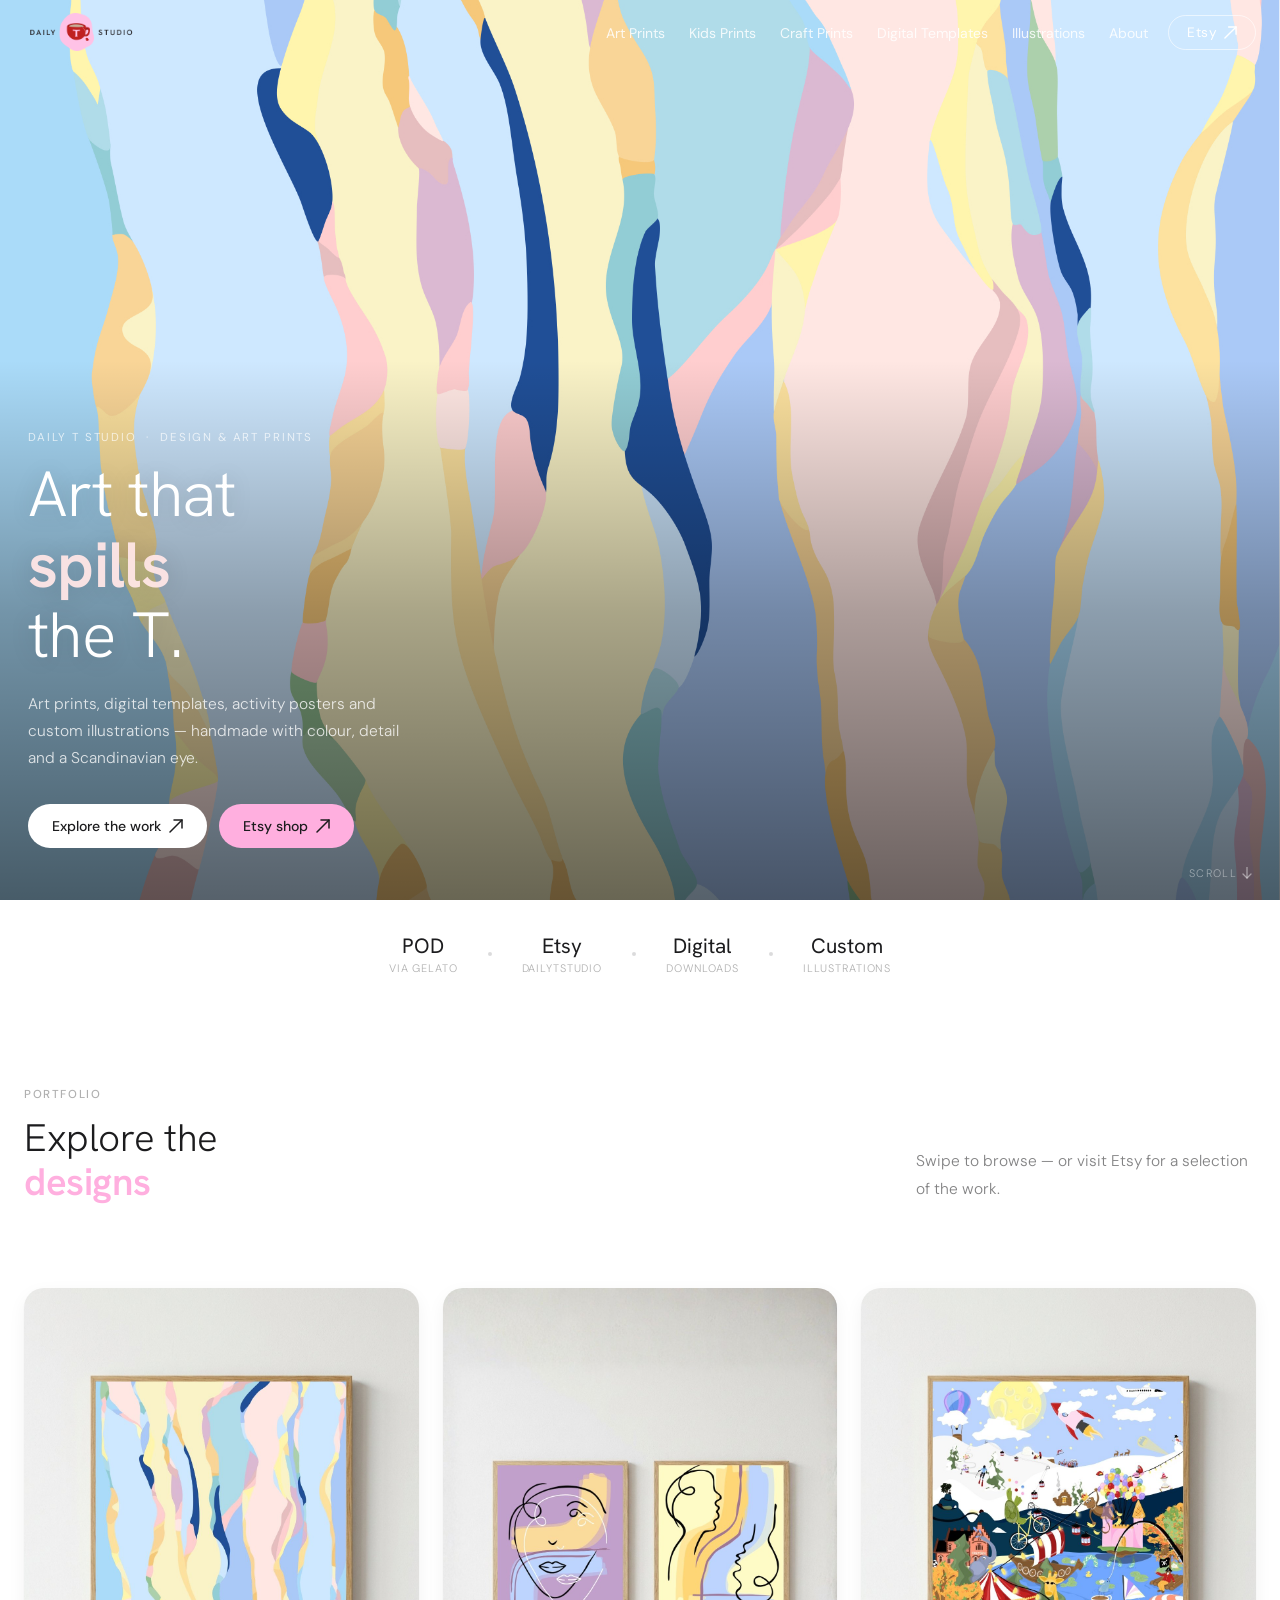
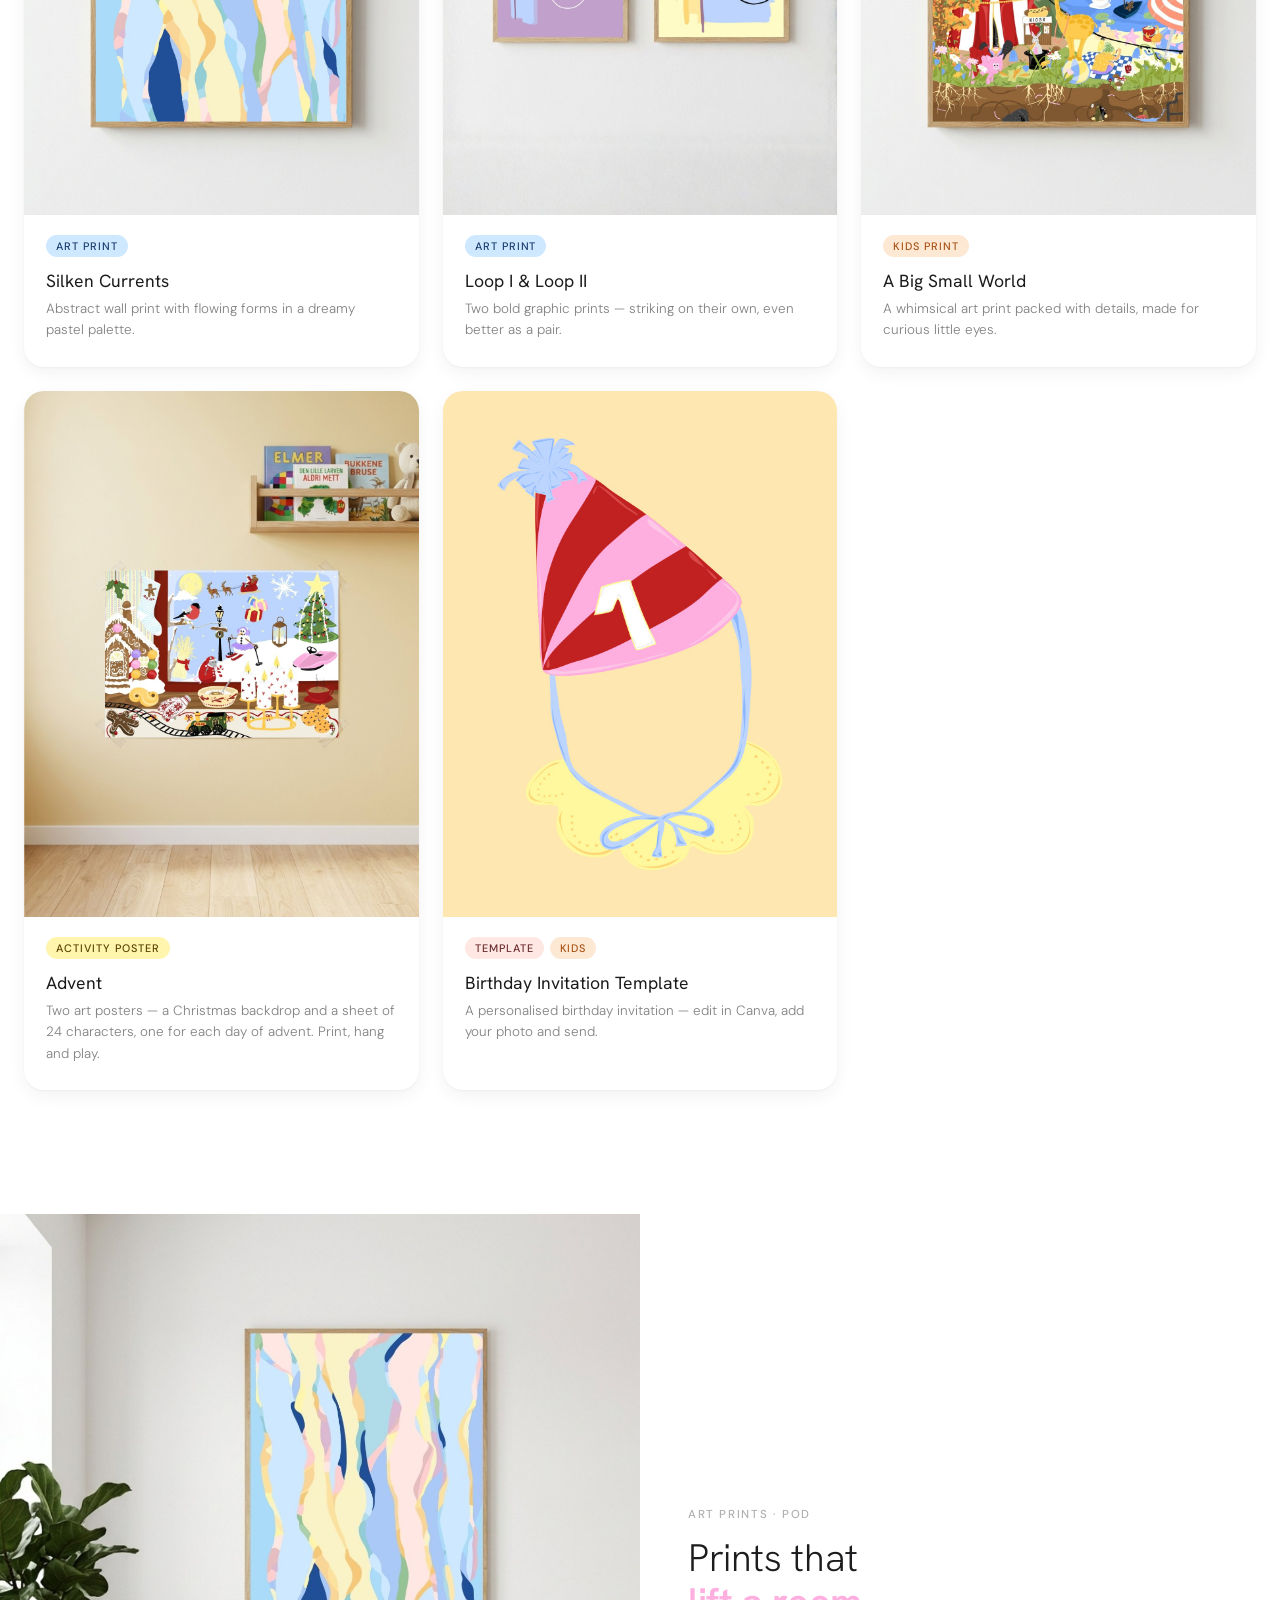
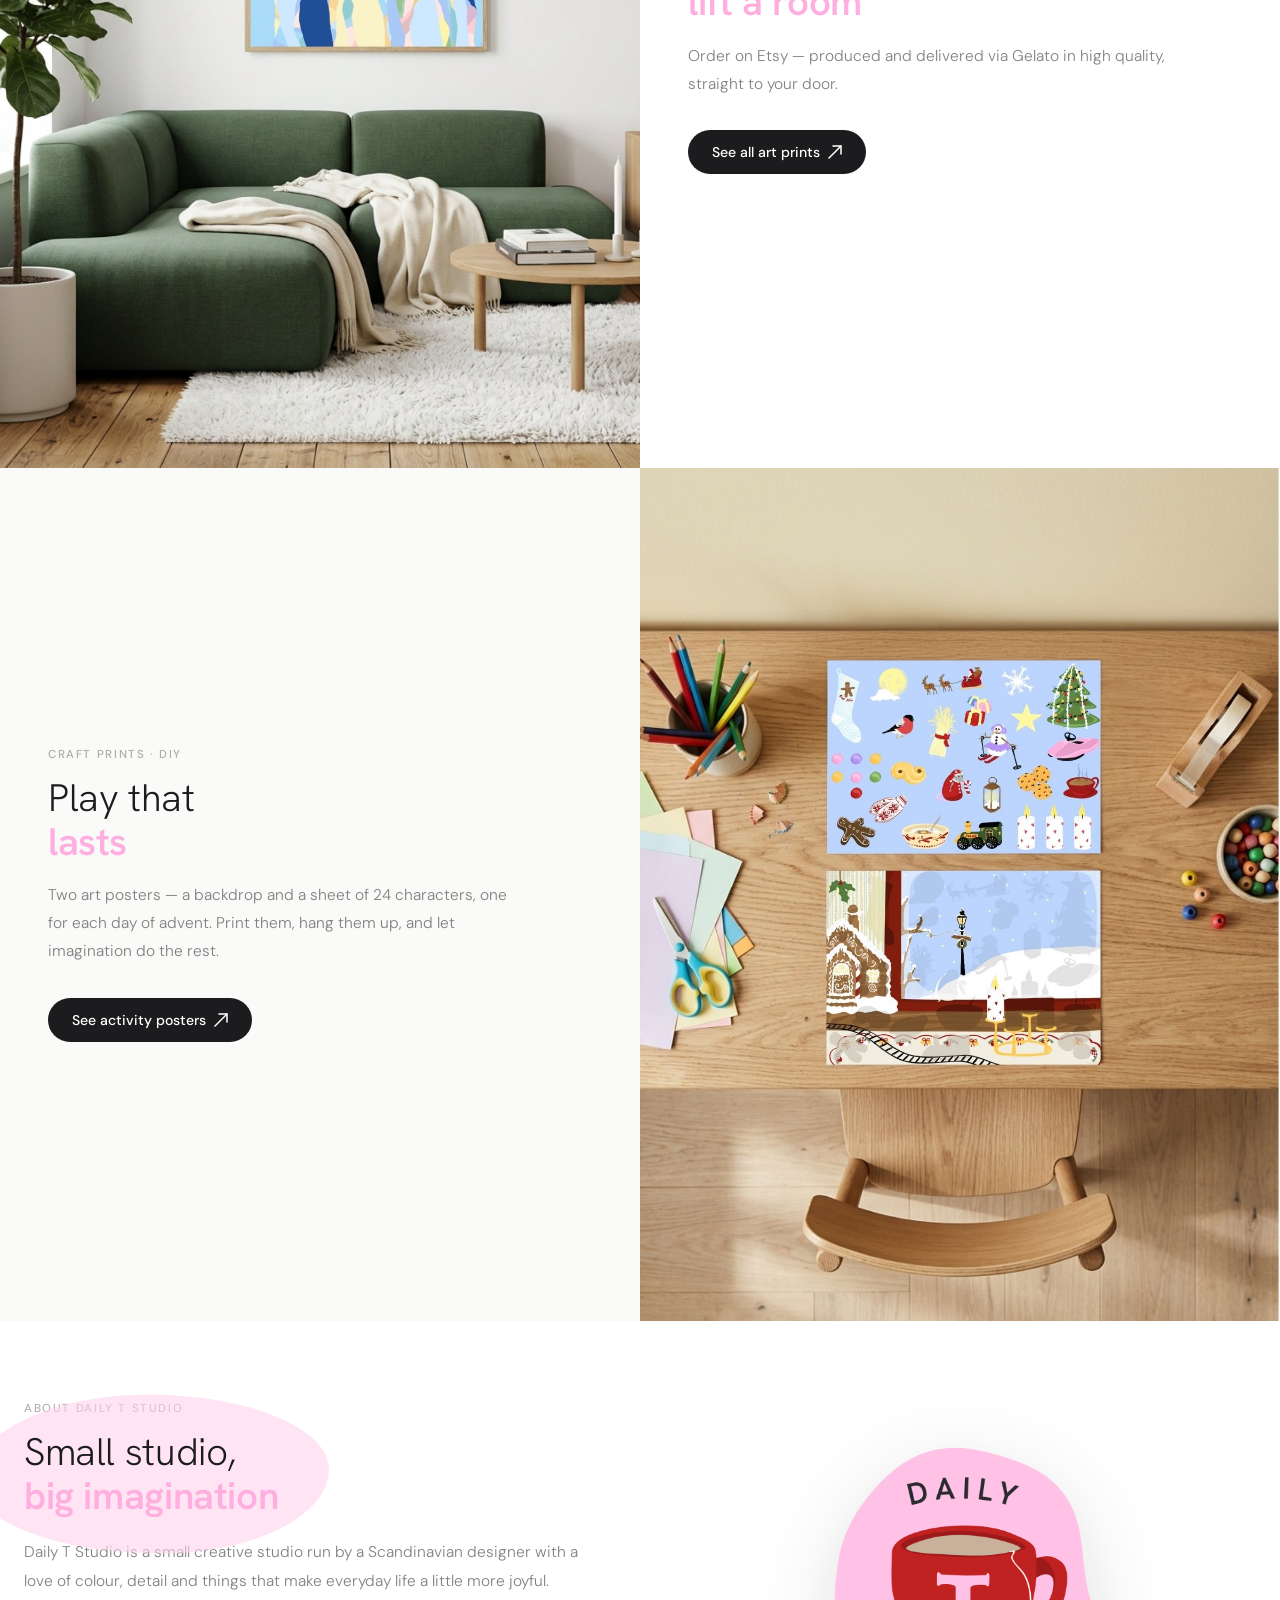
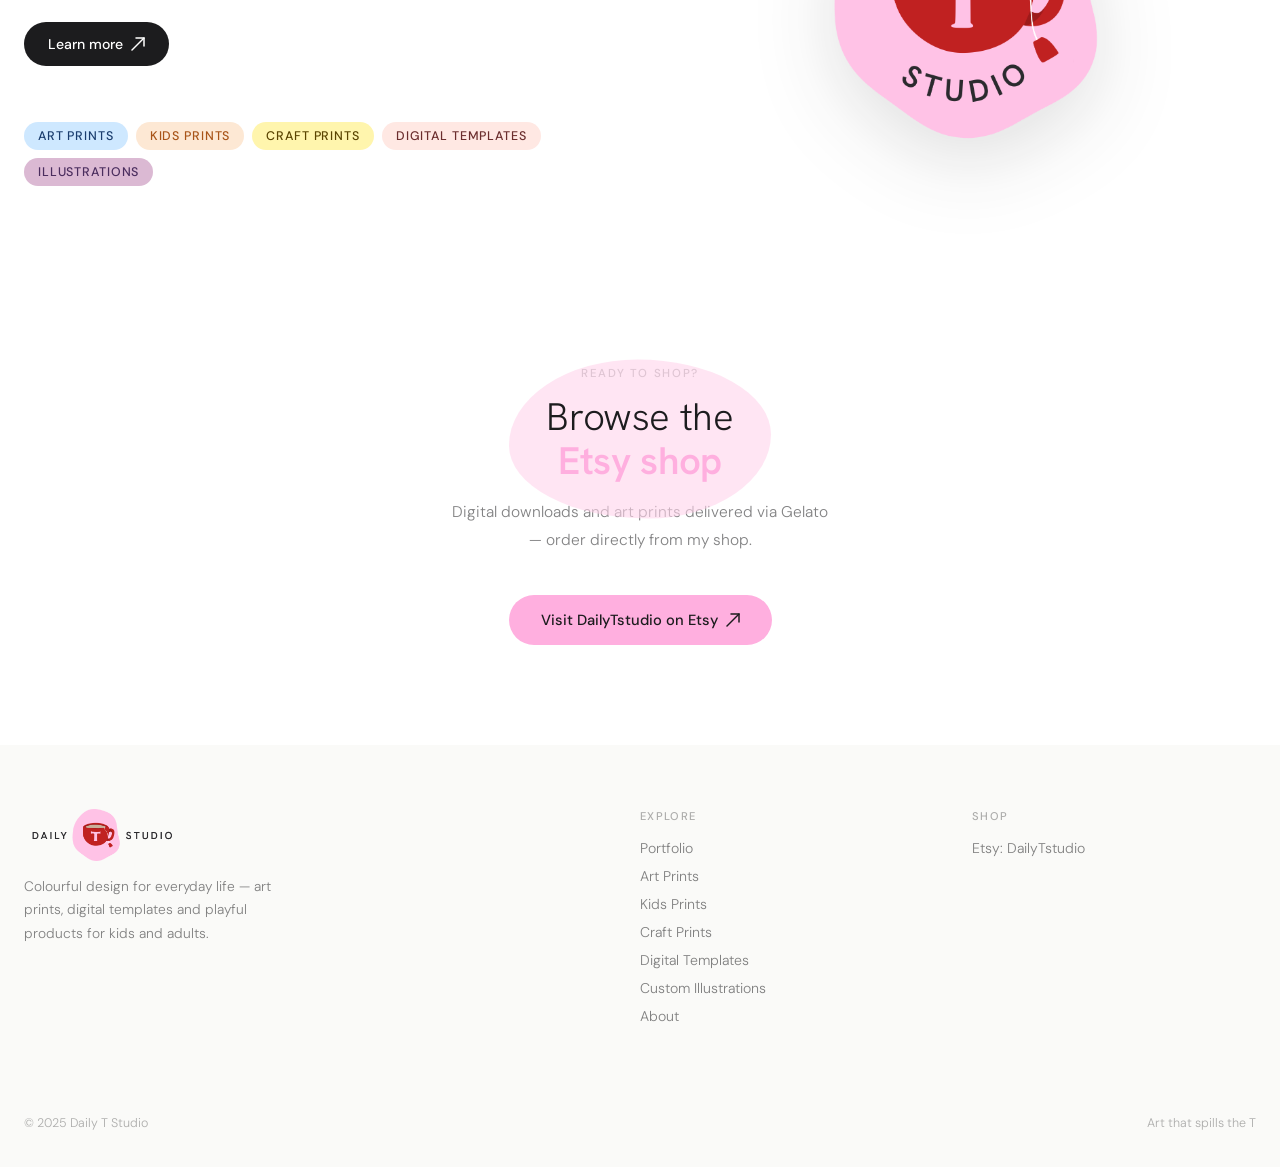
==== index.html @ 044dd73b "title font and blob" ====
<!DOCTYPE html>
<html lang="en">
<head>
  <meta charset="UTF-8"/>
  <meta name="viewport" content="width=device-width, initial-scale=1.0"/>
  <meta name="color-scheme" content="light only"/>

  <!-- Favicon (root-relative → works on every page; SVG preferred, .ico fallback) -->
  <link rel="icon" href="/favicon.ico" sizes="any"/>
  <link rel="icon" href="/favicon.svg" type="image/svg+xml"/>
  <link rel="apple-touch-icon" href="/images/medium-favicon.png"/>

  <!-- SEO: Primary meta -->
  <title>Daily T Studio — Scandinavian Art Prints, Kids Prints & Digital Templates</title>
  <meta name="description" content="Scandinavian-inspired wall art prints, editable digital templates, kids prints and activity posters — available as print-on-demand via Etsy or instant digital download. Handmade with warmth."/>
  <meta name="keywords" content="scandinavian art print, wall art print, abstract poster, digital template, kids wall art, printable art, Etsy art print, minimalist poster, Canva template, nursery print"/>
  <link rel="canonical" href="https://www.dailytstudio.com/"/>

  <!-- SEO: Open Graph -->
  <meta property="og:type" content="website"/>
  <meta property="og:url" content="https://www.dailytstudio.com/"/>
  <meta property="og:title" content="Daily T Studio — Scandinavian Art Prints & Digital Design"/>
  <meta property="og:description" content="Wall art prints, editable digital templates and playful kids design. Scandinavian-inspired, available on Etsy."/>
  <meta property="og:image" content="https://www.dailytstudio.com/images/og-image.jpeg"/>
  <meta property="og:image:width" content="1200"/>
  <meta property="og:image:height" content="630"/>
  <meta property="og:site_name" content="Daily T Studio"/>
  <meta property="og:locale" content="en_US"/>

  <!-- SEO: Twitter/X card -->
  <meta name="twitter:card" content="summary_large_image"/>
  <meta name="twitter:title" content="Daily T Studio — Scandinavian Art Prints & Digital Design"/>
  <meta name="twitter:description" content="Wall art prints, editable digital templates and playful kids design. Scandinavian-inspired, available on Etsy."/>
  <meta name="twitter:image" content="https://www.dailytstudio.com/images/og-image.jpeg"/>

  <!-- SEO: Structured data (JSON-LD) -->
  <script type="application/ld+json">
  {
    "@context": "https://schema.org",
    "@type": "Brand",
    "name": "Daily T Studio",
    "url": "https://www.dailytstudio.com",
    "logo": "https://www.dailytstudio.com/images/homepage-icon.png",
    "description": "Scandinavian-inspired art prints, digital templates and kids design, available on Etsy and as digital downloads.",
    "sameAs": ["https://www.etsy.com/shop/DailyTstudio"],
    "offers": {
      "@type": "AggregateOffer",
      "offerCount": "10+",
      "priceCurrency": "NOK",
      "availability": "https://schema.org/InStock"
    }
  }
  </script>

  <link rel="preconnect" href="https://fonts.googleapis.com">
  <link href="https://fonts.googleapis.com/css2?family=Hanken+Grotesk:wght@300;400;500;600;700&family=DM+Sans:opsz,wght@9..40,300;9..40,400;9..40,500&display=swap" rel="stylesheet">
  <link rel="stylesheet" href="style.css"/>
  <script src="js/site.js" defer></script>
  <style>
    /* ── Page-specific: index hero, stats, work carousel, splits, about ── */

    /* HERO */
    .hero { position:relative; width:100%; height:100svh; min-height:500px; overflow:hidden; background:#b8d4e8; }
    .hero-bg { position:absolute; inset:0; width:100%; height:100%; display:block; object-fit:cover; object-position:center; }
    .hero-overlay { position:absolute; inset:0; background:linear-gradient(to bottom,rgba(0,0,0,0) 0%,rgba(0,0,0,0) 40%,rgba(0,0,0,0.32) 68%,rgba(0,0,0,0.58) 100%); }
    .hero-content { position:absolute; bottom:0; left:0; right:0; padding:0 28px 52px; color:#fff; }
    .hero-kicker { font-size:0.72rem; font-weight:400; letter-spacing:.16em; text-transform:uppercase; color:rgba(255,255,255,0.7); margin-bottom:14px; display:block; }
    .hero-title { font-family:'Hanken Grotesk', sans-serif; font-size:clamp(2.4rem,7vw,4rem); font-weight:300; letter-spacing:-0.01em; line-height:1.1; color:#fff; margin-bottom:20px; text-shadow:0 2px 24px rgba(0,0,0,0.15); }
    .hero-title em { font-style:normal; font-weight:600; color:rgba(255,230,230,0.95); }
    .hero-desc { font-size:0.97rem; line-height:1.75; color:rgba(255,255,255,0.8); max-width:400px; margin-bottom:32px; }
    .hero-actions { display:flex; align-items:center; gap:12px; flex-wrap:wrap; }
    .btn-white { display:inline-flex; align-items:center; gap:8px; background:#fff; color:#1C1C1E; font-size:0.88rem; font-weight:500; padding:13px 24px; border-radius:50px; text-decoration:none; white-space:nowrap; transition:opacity .2s,transform .2s; }
    .btn-white:hover { opacity:.88; transform:translateY(-1px); }
    .btn-etsy-hero { display:inline-flex; align-items:center; gap:8px; background:var(--brand-pink); color:var(--ink); font-size:0.88rem; font-weight:500; padding:13px 24px; border-radius:50px; text-decoration:none; white-space:nowrap; transition:opacity .2s,transform .2s; }
    .btn-etsy-hero:hover { opacity:.88; transform:translateY(-1px); }
    .hero-scroll-hint { position:absolute; bottom:20px; right:28px; font-size:0.68rem; letter-spacing:.12em; text-transform:uppercase; color:rgba(255,255,255,0.45); animation:bounce 2.4s ease-in-out infinite; display:flex; align-items:center; gap:5px; }
    @keyframes bounce { 0%,100%{transform:translateY(0)} 50%{transform:translateY(5px)} }
    @media (prefers-reduced-motion: reduce) {
      .hero-scroll-hint { animation:none; }
    }

    /* STATS */
    .stats-bar { display:flex; align-items:center; justify-content:center; padding:32px 24px; background:#fff; gap:0; flex-wrap:wrap; }
    .stat-div { background:var(--ink-muted); height:4px; width:4px; border-radius:50%; flex-shrink:0; margin:0 22px; opacity:.45; }
    .stat { text-align:center; padding:0 8px; }
    .stat-num { font-family:'Hanken Grotesk', sans-serif; font-size:1.3rem; font-weight:400; white-space:nowrap; }
    .stat-lbl { font-size:0.68rem; letter-spacing:.08em; text-transform:uppercase; color:var(--ink-muted); margin-top:2px; white-space:nowrap; }
    @media(max-width:560px) {
      .stats-bar { gap:8px 0; padding:24px 16px; }
      .stat { flex:0 0 50%; padding:10px 4px; }
      .stat-div { display:none; }
    }

    /* HORIZONTAL CAROUSEL */
    #work { overflow:visible; }
    .sec-header { display:flex; justify-content:space-between; align-items:flex-end; gap:24px; margin-bottom:40px; flex-wrap:wrap; }
    .carousel-track { display:flex; gap:16px; overflow-x:auto; scroll-snap-type:x mandatory; -webkit-overflow-scrolling:touch; scrollbar-width:none; padding:44px 20px; scroll-padding-left:20px; width:100vw; margin-left:-24px; box-sizing:border-box; }
    .carousel-track::-webkit-scrollbar { display:none; }
    .card { flex:0 0 calc(100vw - 40px); scroll-snap-align:start; background:#fff; border-radius:20px; overflow:hidden; box-shadow:var(--shadow); text-decoration:none; color:inherit; display:flex; flex-direction:column; transition:box-shadow .3s,transform .3s; }
    .card:hover { box-shadow:var(--shadow-lg); transform:translateY(-3px); }
    .card-img { width:100%; aspect-ratio:3/4; overflow:hidden; background:var(--off-white); display:block; }
    .card-img img { width:100%; height:100%; object-fit:cover; display:block; transition:transform .5s; }
    .card:hover .card-img img { transform:scale(1.03); }
    .card-body { padding:20px 22px 26px; flex:1; }
    .card-tags { display:flex; gap:6px; flex-wrap:wrap; margin-bottom:2px; }
    .card-name { font-family:'Hanken Grotesk', sans-serif; font-size:1.1rem; font-weight:400; margin-bottom:6px; }
    .card-meta { font-size:0.84rem; color:var(--ink-soft); line-height:1.6; margin-bottom:0; }
    .carousel-dots { display:flex; justify-content:center; gap:8px; padding:4px 0 8px; }
    .dot { width:6px; height:6px; border-radius:50%; background:rgba(28,28,30,0.15); border:none; padding:0; cursor:pointer; transition:background .25s,transform .25s; }
    .dot.active { background:#1C1C1E; transform:scale(1.4); }
    @media(min-width:900px) {
      .carousel-track { display:grid; grid-template-columns:repeat(3,1fr); overflow:visible; scroll-snap-type:none; width:auto; margin-left:0; padding:44px 0; gap:24px; }
      .card { flex:none; max-width:none; scroll-snap-align:none; }
      .carousel-dots { display:none; }
    }

    /* SPLIT */
    .split { display:grid; grid-template-columns:1fr 1fr; min-height:560px; }
    .split-img { overflow:hidden; }
    .split-img img { width:100%; height:100%; object-fit:cover; display:block; }
    .split-text { display:flex; flex-direction:column; justify-content:center; padding:72px 48px; background:#fff; }
    .split.flip .split-text { order:-1; background:var(--off-white); }
    .split-text .sec-title { margin-bottom:18px; }
    @media(max-width:760px) {
      .split { grid-template-columns:1fr; min-height:auto; }
      .split-img { height:auto; aspect-ratio:1/1; background:var(--off-white); }
      .split-img img { object-fit:contain; }
      .split-text { padding:32px 20px; order:1!important; }
    }
    @media(max-width:600px) {
      .carousel-track { padding:22px 20px; }
      .sec-header { margin-bottom:24px; }
    }

    /* ABOUT (index) */
    .about-grid { display:grid; grid-template-columns:1fr 1fr; gap:72px; align-items:center; }
    .about-text p { font-size:0.97rem; line-height:1.85; color:var(--ink-soft); margin-bottom:18px; }
    .about-tags { display:flex; flex-wrap:wrap; gap:8px; margin-top:28px; }
    .about-tag { display:inline-flex !important; align-items:center; font-size:0.78rem; font-weight:500; letter-spacing:0.07em; text-transform:uppercase; padding:6px 14px !important; border-radius:50px !important; margin-bottom:0 !important; text-decoration:none; cursor:pointer; transition:opacity .2s, transform .2s; }
    .about-tag:hover { opacity:.78; transform:translateY(-2px); }
    .about-logo { width:min(340px,82vw); margin:0 auto; display:block; }
    .about-logo img { width:100%; height:auto; display:block; filter:drop-shadow(0 22px 40px rgba(28,28,30,.14)); }
    @media(max-width:760px) { .about-grid { grid-template-columns:1fr; gap:40px; } .about-logo { width:min(240px,64vw); margin:8px auto 0; } }
  </style>
</head>
<body class="page-index">

<a href="#main" class="skip-link">Skip to content</a>

<nav id="nav" class="transparent">
  <a href="index.html" class="nav-logo">
    <img src="images/document-header.png" alt="Daily T Studio" width="114" height="38"/>
  </a>
  <div class="nav-right">
    <ul class="nav-links">
      <li><a href="pages/art-prints.html">Art Prints</a></li>
      <li><a href="pages/kids-prints.html">Kids Prints</a></li>
      <li><a href="pages/craft-prints.html">Craft Prints</a></li>
      <li><a href="pages/digital-templates.html">Digital Templates</a></li>
      <li><a href="pages/illustrations.html">Illustrations</a></li>
      <li><a href="pages/about.html">About</a></li>
    </ul>
    <a href="https://www.etsy.com/shop/DailyTstudio" target="_blank" rel="noopener" class="nav-btn">
      Etsy <svg width="13" height="13" viewBox="0 0 14 14" fill="none" style="flex-shrink:0" aria-hidden="true"><line x1="1" y1="13" x2="13" y2="1" stroke="currentColor" stroke-width="1.5" stroke-linecap="round"/><polyline points="5,1 13,1 13,9" fill="none" stroke="currentColor" stroke-width="1.5" stroke-linecap="round" stroke-linejoin="round"/></svg>
    </a>
    <button class="nav-hamburger" id="hamburger" aria-label="Open menu" aria-expanded="false" aria-controls="mobile-menu">
      <span></span><span></span><span></span>
    </button>
  </div>
</nav>

<div class="mobile-menu" id="mobile-menu" aria-hidden="true">
    <a href="pages/art-prints.html">Art Prints</a>
  <a href="pages/kids-prints.html">Kids Prints</a>
  <a href="pages/craft-prints.html">Craft Prints</a>
  <a href="pages/digital-templates.html">Digital Templates</a>
  <a href="pages/illustrations.html">Illustrations</a>
  <a href="pages/about.html">About</a>

  <a href="https://www.etsy.com/shop/DailyTstudio" target="_blank" rel="noopener" class="menu-etsy">
    Visit Etsy <svg width="13" height="13" viewBox="0 0 14 14" fill="none" aria-hidden="true"><line x1="1" y1="13" x2="13" y2="1" stroke="currentColor" stroke-width="1.5" stroke-linecap="round"/><polyline points="5,1 13,1 13,9" fill="none" stroke="currentColor" stroke-width="1.5" stroke-linecap="round" stroke-linejoin="round"/></svg>
  </a>
</div>

<main id="main">

<section class="hero">
  <img class="hero-bg" src="images/silken-currents.jpeg" alt="Silken Currents — abstract pastel art print" width="1920" height="1080" fetchpriority="high"/>
  <div class="hero-overlay"></div>
  <div class="hero-content">
    <span class="hero-kicker">Daily T Studio &nbsp;·&nbsp; Design &amp; Art Prints</span>
    <h1 class="hero-title">Art that<br/><em>spills</em><br/>the T.</h1>
    <p class="hero-desc">Art prints, digital templates, activity posters and custom illustrations — handmade with colour, detail and a Scandinavian eye.</p>
    <div class="hero-actions">
      <a href="#work" class="btn-white">Explore the work <svg width="14" height="14" viewBox="0 0 14 14" fill="none" style="flex-shrink:0" aria-hidden="true"><line x1="1" y1="13" x2="13" y2="1" stroke="currentColor" stroke-width="1.5" stroke-linecap="round"/><polyline points="5,1 13,1 13,9" fill="none" stroke="currentColor" stroke-width="1.5" stroke-linecap="round" stroke-linejoin="round"/></svg></a>
      <a href="https://www.etsy.com/shop/DailyTstudio" target="_blank" rel="noopener" class="btn-etsy-hero">Etsy shop <svg width="14" height="14" viewBox="0 0 14 14" fill="none" style="flex-shrink:0" aria-hidden="true"><line x1="1" y1="13" x2="13" y2="1" stroke="currentColor" stroke-width="1.5" stroke-linecap="round"/><polyline points="5,1 13,1 13,9" fill="none" stroke="currentColor" stroke-width="1.5" stroke-linecap="round" stroke-linejoin="round"/></svg></a>
    </div>
  </div>
  <div class="hero-scroll-hint">Scroll <svg width="10" height="12" viewBox="0 0 10 12" fill="none" aria-hidden="true"><line x1="5" y1="0" x2="5" y2="11" stroke="currentColor" stroke-width="1.3" stroke-linecap="round"/><polyline points="1,7 5,11 9,7" fill="none" stroke="currentColor" stroke-width="1.3" stroke-linecap="round" stroke-linejoin="round"/></svg></div>
</section>

<div class="stats-bar">
  <div class="stat"><div class="stat-num">POD</div><div class="stat-lbl">via Gelato</div></div>
  <div class="stat-div"></div>
  <div class="stat"><div class="stat-num">Etsy</div><div class="stat-lbl">DailyTstudio</div></div>
  <div class="stat-div"></div>
  <div class="stat"><div class="stat-num">Digital</div><div class="stat-lbl">Downloads</div></div>
  <div class="stat-div"></div>
  <div class="stat"><div class="stat-num">Custom</div><div class="stat-lbl">Illustrations</div></div>
</div>

<!-- CAROUSEL -->
<section class="pad" id="work" style="background:#fff; overflow:visible;">
  <div class="sec-header">
    <div class="reveal">
      <span class="kicker">Portfolio</span>
      <h2 class="sec-title">Explore the<br/><em>designs</em></h2>
    </div>
    <p class="reveal d1" style="font-size:0.97rem;line-height:1.8;color:var(--ink-soft);max-width:340px;">Swipe to browse — or visit Etsy for a selection of the work.</p>
  </div>

  <div class="carousel-track" id="track">

    <a href="pages/art-prints.html" class="card">
      <div class="card-img"><img src="images/silken.jpeg" alt="Silken Currents — abstract pastel art print" width="900" height="1200" loading="lazy"/></div>
      <div class="card-body">
        <div class="card-tags"><span class="tag tag-a">Art Print</span></div>
        <div class="card-name">Silken Currents</div>
        <p class="card-meta">Abstract wall print with flowing forms in a dreamy pastel palette.</p>
      </div>
    </a>

    <a href="pages/art-prints.html" class="card">
      <div class="card-img"><img src="images/duo-duo.jpeg" alt="Loop I and Loop II graphic art prints" width="900" height="1200" loading="lazy"/></div>
      <div class="card-body">
        <div class="card-tags"><span class="tag tag-a">Art Print</span></div>
        <div class="card-name">Loop I &amp; Loop II</div>
        <p class="card-meta">Two bold graphic prints — striking on their own, even better as a pair.</p>
      </div>
    </a>

    <a href="pages/kids-prints.html" class="card">
      <div class="card-img"><img src="images/ada.jpeg" alt="A Big Small World — whimsical kids art print" width="900" height="1200" loading="lazy"/></div>
      <div class="card-body">
        <div class="card-tags">
          <span class="tag tag-d">Kids Print</span>
        </div>
        <div class="card-name">A Big Small World</div>
        <p class="card-meta">A whimsical art print packed with details, made for curious little eyes.</p>
      </div>
    </a>

    <a href="pages/craft-prints.html" class="card">
      <div class="card-img"><img src="images/santa-total-barnerom.jpeg" alt="Advent — DIY Christmas activity poster" width="900" height="1200" loading="lazy"/></div>
      <div class="card-body">
        <div class="card-tags">
          <span class="tag tag-c">Activity Poster</span>
        </div>
        <div class="card-name">Advent</div>
        <p class="card-meta">Two art posters — a Christmas backdrop and a sheet of 24 characters, one for each day of advent. Print, hang and play.</p>
      </div>
    </a>

    <a href="pages/digital-templates.html" class="card">
      <div class="card-img"><img src="images/bday-card.jpg" alt="Birthday invitation template" width="900" height="1200" loading="lazy"/></div>
      <div class="card-body">
        <div class="card-tags">
          <span class="tag tag-b">Template</span>
          <span class="tag tag-d">Kids</span>
        </div>
        <div class="card-name">Birthday Invitation Template</div>
        <p class="card-meta">A personalised birthday invitation — edit in Canva, add your photo and send.</p>
      </div>
    </a>

  </div>

  <div class="carousel-dots" id="dots">
    <button class="dot active" data-i="0" aria-label="Go to slide 1"></button>
    <button class="dot" data-i="1" aria-label="Go to slide 2"></button>
    <button class="dot" data-i="2" aria-label="Go to slide 3"></button>
    <button class="dot" data-i="3" aria-label="Go to slide 4"></button>
    <button class="dot" data-i="4" aria-label="Go to slide 5"></button>
  </div>
</section>

<div class="split" id="prints">
  <div class="split-img"><img src="images/silken-stue.jpeg" alt="Silken Currents in a living room" width="900" height="900" loading="lazy"/></div>
  <div class="split-text">
    <span class="kicker">Art Prints · POD</span>
    <h2 class="sec-title" style="margin-bottom:18px;">Prints that<br/><em>lift a room</em></h2>
    <p class="sec-desc" style="margin-bottom:32px;">Order on Etsy — produced and delivered via Gelato in high quality, straight to your door.</p>
    <a href="pages/art-prints.html" class="btn-dark" style="align-self:flex-start;">See all art prints <svg width="14" height="14" viewBox="0 0 14 14" fill="none" style="flex-shrink:0" aria-hidden="true"><line x1="1" y1="13" x2="13" y2="1" stroke="currentColor" stroke-width="1.5" stroke-linecap="round"/><polyline points="5,1 13,1 13,9" fill="none" stroke="currentColor" stroke-width="1.5" stroke-linecap="round" stroke-linejoin="round"/></svg></a>
  </div>
</div>

<div class="split flip">
  <div class="split-img"><img src="images/santa-barnepult.jpeg" alt="Advent activity set on a child's desk" width="900" height="900" loading="lazy"/></div>
  <div class="split-text">
    <span class="kicker">Craft Prints · DIY</span>
    <h2 class="sec-title" style="margin-bottom:18px;">Play that<br/><em>lasts</em></h2>
    <p class="sec-desc" style="margin-bottom:32px;">Two art posters — a backdrop and a sheet of 24 characters, one for each day of advent. Print them, hang them up, and let imagination do the rest.</p>
    <a href="pages/craft-prints.html" class="btn-dark" style="align-self:flex-start;">See activity posters <svg width="14" height="14" viewBox="0 0 14 14" fill="none" style="flex-shrink:0" aria-hidden="true"><line x1="1" y1="13" x2="13" y2="1" stroke="currentColor" stroke-width="1.5" stroke-linecap="round"/><polyline points="5,1 13,1 13,9" fill="none" stroke="currentColor" stroke-width="1.5" stroke-linecap="round" stroke-linejoin="round"/></svg></a>
  </div>
</div>

<section class="pad" id="about" style="background:#fff;">
  <div class="about-grid">
    <div class="about-text reveal">
      <span class="kicker">About Daily T Studio</span>
      <h2 class="sec-title blob-bg" style="margin-bottom:20px;">Small studio,<br/><em>big imagination</em></h2>
      <p>Daily T Studio is a small creative studio run by a Scandinavian designer with a love of colour, detail and things that make everyday life a little more joyful.</p>
      <a href="pages/about.html" class="btn-dark" style="align-self:flex-start;margin-top:8px;margin-bottom:28px;">Learn more <svg width="14" height="14" viewBox="0 0 14 14" fill="none" style="flex-shrink:0" aria-hidden="true"><line x1="1" y1="13" x2="13" y2="1" stroke="currentColor" stroke-width="1.5" stroke-linecap="round"/><polyline points="5,1 13,1 13,9" fill="none" stroke="currentColor" stroke-width="1.5" stroke-linecap="round" stroke-linejoin="round"/></svg></a>
      <div class="about-tags">
        <a href="pages/art-prints.html" class="about-tag tag-a">Art Prints</a>
        <a href="pages/kids-prints.html" class="about-tag tag-d">Kids Prints</a>
        <a href="pages/craft-prints.html" class="about-tag tag-c">Craft Prints</a>
        <a href="pages/digital-templates.html" class="about-tag tag-b">Digital Templates</a>
        <a href="pages/illustrations.html" class="about-tag tag-e">Illustrations</a>
      </div>
    </div>
    <div class="reveal d1">
      <div class="about-logo"><img src="images/homepage-icon.png" alt="Daily T Studio logo" width="320" height="320"/></div>
    </div>
  </div>
</section>

<section class="etsy-section">
  <span class="kicker" style="display:block;margin-bottom:14px;">Ready to shop?</span>
  <h2 class="sec-title reveal blob-bg">Browse the<br/><em>Etsy shop</em></h2>
  <p class="reveal d1">Digital downloads and art prints delivered via Gelato — order directly from my shop.</p>
  <a href="https://www.etsy.com/shop/DailyTstudio" target="_blank" rel="noopener" class="btn-etsy reveal d2">Visit DailyTstudio on Etsy <svg width="14" height="14" viewBox="0 0 14 14" fill="none" style="flex-shrink:0" aria-hidden="true"><line x1="1" y1="13" x2="13" y2="1" stroke="currentColor" stroke-width="1.5" stroke-linecap="round"/><polyline points="5,1 13,1 13,9" fill="none" stroke="currentColor" stroke-width="1.5" stroke-linecap="round" stroke-linejoin="round"/></svg></a>
</section>

</main>

<footer>
  <div class="footer-top">
    <div class="footer-brand">
      <img src="images/document-header.png" alt="Daily T Studio" width="156" height="52"/>
      <p>Colourful design for everyday life — art prints, digital templates and playful products for kids and adults.</p>
    </div>
    <div class="footer-col">
      <h4>Explore</h4>
      <a href="#work">Portfolio</a>
      <a href="pages/art-prints.html">Art Prints</a>
      <a href="pages/kids-prints.html">Kids Prints</a>
      <a href="pages/craft-prints.html">Craft Prints</a>
      <a href="pages/digital-templates.html">Digital Templates</a>
      <a href="pages/illustrations.html">Custom Illustrations</a>
      <a href="pages/about.html">About</a>
    </div>
    <div class="footer-col">
      <h4>Shop</h4>
      <a href="https://www.etsy.com/shop/DailyTstudio" target="_blank" rel="noopener">Etsy: DailyTstudio</a>
    </div>
  </div>
  <div class="footer-bottom">
    <span>© 2025 Daily T Studio</span>
    <span>Art that spills the T</span>
  </div>
</footer>

</body>
</html>
---- style.css ----
/* ============================================================
   Daily T Studio — Shared Stylesheet
   Edit this file to change the look across all pages at once.
   ============================================================ */

:root {
  color-scheme: light only;

  /* ── Colours ── */
  --white:     #FFFFFF;
  --off-white: #FAFAF8;
  --ink:       #1C1C1E;
  --ink-soft:  rgba(28,28,30,0.55);
  --ink-muted: rgba(28,28,30,0.35);
  --rule:      rgba(28,28,30,0.09);

  /* Palette */
  --blush-s:   #FFE8E3;
  --sky-s:     #CEE8FF;
  --lilac:     #DBB9D3;
  --sage:      #ACD0AB;
  --yellow:    #FFF5AD;
  --peach:     #F9D597;
  --etsy:      #F1641E;
  --brand-red: #C0241F;   /* logo cup red */
  --brand-pink:#FFAFDF;   /* soft logo pink — shop CTAs */
  --blob:      #FFD4EC;   /* soft logo pink — decorative motif */

  /* Per-page accent — overridden by body.page-* classes */
  --accent:        #9b6bad;  /* default = art-prints lilac */
  --accent-strong: #9b6bad;

  /* Shadows */
  --shadow:    0 1px 2px rgba(28,28,30,0.04), 0 6px 18px rgba(28,28,30,0.05);
  --shadow-lg: 0 2px 6px rgba(28,28,30,0.05), 0 12px 30px rgba(28,28,30,0.07);
}

/* ── Per-page accent colours ── */
body.page-index            { --accent: #FFAFDF; --accent-strong: #FFAFDF; }
body.page-art-prints       { --accent: #FFCB4F; --accent-strong: #FFCB4F; }
body.page-kids-prints      { --accent: #B494F9; --accent-strong: #B494F9; }
body.page-craft-prints     { --accent: #AAC9F7; --accent-strong: #AAC9F7; }
body.page-templates        { --accent: #FF987A; --accent-strong: #FF987A; }
body.page-illustrations    { --accent: #6498ED; --accent-strong: #6498ED; }
body.page-about            { --accent: #7CAF57; --accent-strong: #7CAF57; }
body.page-404              { --accent: #FFAFDF; --accent-strong: #FFAFDF; }
body.page-archive          { --accent: #d97b2a; --accent-strong: #d97b2a; }

/* ── Skip link (accessibility) ── */
.skip-link {
  position:absolute; left:8px; top:-48px; z-index:10000;
  background:var(--ink); color:#fff;
  font-size:0.85rem; font-weight:500;
  padding:10px 18px; border-radius:8px;
  text-decoration:none;
  transition:top .2s ease;
}
.skip-link:focus { top:8px; }

/* ── Reset ── */
*, *::before, *::after { margin:0; padding:0; box-sizing:border-box; }
html { scroll-behavior:smooth; }
html, body { max-width:100%; overflow-x:hidden; background:#ffffff; }
body {
  font-family:'DM Sans', sans-serif;
  font-weight:300;
  color:#1C1C1E;
  -webkit-font-smoothing:antialiased;
  forced-color-adjust:none;
}

/* ── Tags ── */
.tag {
  display:inline-block; font-size:0.68rem; font-weight:500;
  letter-spacing:.09em; text-transform:uppercase;
  padding:4px 10px; border-radius:50px; margin-bottom:10px;
}
.tag-a { background:var(--sky-s);    color:#1a3d6e; }
.tag-b { background:var(--blush-s);  color:#6b2d2d; }
.tag-c { background:var(--yellow);   color:#5a4400; }
.tag-d { background:#fde8d4;         color:#a85418; }
.tag-e { background:var(--lilac);    color:#4a2d5e; }
.tag-f { background:var(--off-white);color:var(--ink-muted); border:1px solid var(--rule); }

/* Outline tag — uses page accent */
.tag-outline {
  display:inline-flex; align-items:center;
  font-family:'DM Sans', sans-serif;
  font-size:0.68rem; font-weight:500; letter-spacing:.09em;
  text-transform:uppercase;
  padding:5px 12px; border-radius:50px;
  border:1.5px solid var(--accent); color:var(--accent);
  background:transparent; white-space:nowrap; line-height:1;
}

/* Format pills (physical / digital) */
.format-pill {
  display:inline-flex; align-items:center; gap:5px;
  font-size:0.68rem; font-weight:500; letter-spacing:.09em;
  text-transform:uppercase;
  padding:5px 12px; border-radius:50px; white-space:nowrap; line-height:1;
}
.pill-physical { background:#fde8d4; color:#a85418; }
.pill-digital  { background:#CEE8FF; color:#1a3d6e; }

.tag-row { display:flex; align-items:center; flex-wrap:wrap; gap:8px; margin-bottom:16px; }

/* ── Buttons ── */
.btn-dark {
  display:inline-flex; align-items:center; gap:8px;
  background:#1C1C1E; color:#fff;
  font-size:0.88rem; font-weight:500;
  padding:13px 24px; border-radius:50px;
  text-decoration:none; white-space:nowrap;
  transition:opacity .2s, transform .2s;
}
.btn-dark:hover { opacity:.82; transform:translateY(-1px); }

.btn-outline {
  display:inline-flex; align-items:center; gap:8px;
  background:transparent; color:#1C1C1E;
  font-size:0.88rem; font-weight:400;
  padding:12px 24px; border-radius:50px;
  border:1.5px solid rgba(28,28,30,0.25);
  text-decoration:none; white-space:nowrap;
  transition:border-color .2s, background .2s;
}
.btn-outline:hover { border-color:#1C1C1E; background:rgba(28,28,30,0.04); }

.btn-etsy {
  display:inline-flex; align-items:center; gap:8px;
  background:var(--brand-pink); color:var(--ink);
  font-size:0.92rem; font-weight:500;
  padding:15px 32px; border-radius:50px;
  text-decoration:none; white-space:nowrap;
  transition:opacity .2s, transform .2s;
}
.btn-etsy:hover { opacity:.88; transform:translateY(-2px); }

/* "Coming soon" state — visually distinct from the active Etsy button.
   Muted outline + small Etsy-orange dot, non-clickable (rendered as a <span>). */
.btn-soon {
  display:inline-flex; align-items:center; gap:9px;
  background:transparent; color:var(--ink-soft);
  font-size:0.92rem; font-weight:500;
  padding:15px 32px; border-radius:50px;
  border:1.5px solid rgba(28,28,30,0.18);
  white-space:nowrap; cursor:default; user-select:none;
}
.btn-soon::before {
  content:""; width:7px; height:7px; border-radius:50%;
  background:var(--etsy); flex-shrink:0;
}

.btn-etsy-sm {
  display:inline-flex; align-items:center; gap:7px;
  background:var(--brand-pink); color:var(--ink);
  font-size:0.82rem; font-weight:500;
  padding:10px 18px; border-radius:50px;
  text-decoration:none; white-space:nowrap;
  transition:opacity .2s;
}
.btn-etsy-sm:hover { opacity:.88; }

/* ── Typography helpers ── */
.kicker {
  font-size:0.72rem; font-weight:500; letter-spacing:.14em;
  text-transform:uppercase; color:var(--ink-muted);
  display:block; margin-bottom:14px;
}
.sec-title {
  font-family:'Hanken Grotesk', sans-serif;
  font-size:clamp(1.8rem,3vw,2.6rem);
  font-weight:300; line-height:1.15; letter-spacing:-0.01em; color:#1C1C1E;
}
.sec-title em { font-style:normal; color:var(--accent); font-weight:600; }
.sec-desc { font-size:0.97rem; line-height:1.8; color:var(--ink-soft); max-width:480px; }

/* ── Layout helpers ── */
.pad     { padding:80px 24px; }
.pad-sm  { padding:48px 24px; }
.center  { text-align:center; }

/* ── Reveal animation ── */
.reveal { opacity:0; transform:translateY(20px); transition:opacity .7s ease, transform .7s ease; }
.reveal.vis { opacity:1; transform:none; }
.d1 { transition-delay:.12s; }
.d2 { transition-delay:.24s; }
.d3 { transition-delay:.36s; }

@media (prefers-reduced-motion: reduce) {
  .reveal { transition:none; transform:none; opacity:1; }
  html { scroll-behavior:auto; }
}

/* ── Focus styles (accessibility) ── */
:focus-visible {
  outline:2px solid var(--ink);
  outline-offset:3px;
  border-radius:4px;
}

/* ============================================================
   NAVIGATION — top bar + hamburger + mobile menu
   ============================================================ */

nav {
  position:fixed; top:0; left:0; right:0; z-index:200;
  display:flex; align-items:center; justify-content:space-between;
  padding:0 24px; height:64px;
  background:rgba(255,255,255,0.94);
  backdrop-filter:blur(16px);
  box-shadow:0 1px 24px rgba(28,28,30,0.05);
}
nav.transparent {
  background:rgba(255,255,255,0);
  backdrop-filter:blur(0px);
  box-shadow:none;
  transition:background .35s, backdrop-filter .35s, box-shadow .35s;
}
nav.transparent.scrolled {
  background:rgba(255,255,255,0.94);
  backdrop-filter:blur(16px);
  box-shadow:0 1px 24px rgba(28,28,30,0.05);
}
.nav-logo { display:flex; align-items:center; text-decoration:none; }
.nav-logo img { height:38px; width:auto; display:block; }

.nav-right { display:flex; align-items:center; gap:20px; }
.nav-links { display:flex; gap:24px; list-style:none; }
.nav-links a { font-size:0.875rem; font-weight:400; text-decoration:none; color:var(--ink-soft); transition:color .2s; }
.nav-links a:hover { color:#1C1C1E; }
.nav-links a.active { color:#1C1C1E; font-weight:500; }
nav.transparent .nav-links a { color:rgba(255,255,255,0.85); }
nav.transparent.scrolled .nav-links a { color:var(--ink-soft); }
nav.transparent .nav-links a:hover { color:#fff; }
nav.transparent.scrolled .nav-links a:hover { color:#1C1C1E; }

.nav-btn {
  font-size:0.85rem; font-weight:400; letter-spacing:0.03em;
  text-decoration:none; color:#1C1C1E;
  border:1.5px solid rgba(28,28,30,0.4);
  padding:8px 18px; border-radius:50px; white-space:nowrap;
  display:flex; align-items:center; gap:7px;
  transition:background .2s, color .2s, border-color .2s;
}
.nav-btn:hover { background:#1C1C1E; color:#fff; }
nav.transparent .nav-btn { color:#fff; border-color:rgba(255,255,255,0.6); }
nav.transparent .nav-btn:hover { background:rgba(255,255,255,0.18); border-color:rgba(255,255,255,0.6); }
nav.transparent.scrolled .nav-btn { color:#1C1C1E; border-color:rgba(28,28,30,0.4); }
nav.transparent.scrolled .nav-btn:hover { background:#1C1C1E; color:#fff; }

/* ── Hamburger ── */
.nav-hamburger {
  display:none;
  width:36px; height:36px;
  background:transparent; border:none;
  padding:8px; cursor:pointer;
  position:relative;
  flex-direction:column; justify-content:center; align-items:center;
  gap:5px;
}
.nav-hamburger:focus-visible { outline:2px solid var(--ink); outline-offset:3px; border-radius:6px; }
.nav-hamburger span {
  display:block; width:20px; height:1.5px;
  background:var(--ink); border-radius:2px;
  transition:transform .3s ease, opacity .25s ease, background-color .2s ease;
}
nav.transparent:not(.scrolled) .nav-hamburger span { background:#fff; }
body.menu-open .nav-hamburger span { background:var(--ink) !important; }
body.menu-open .nav-hamburger span:nth-child(1) { transform:translateY(6.5px) rotate(45deg); }
body.menu-open .nav-hamburger span:nth-child(2) { opacity:0; }
body.menu-open .nav-hamburger span:nth-child(3) { transform:translateY(-6.5px) rotate(-45deg); }

/* ── Mobile menu overlay ── */
.mobile-menu {
  position:fixed; inset:0; z-index:9999;
  background:rgba(255,255,255,0.97); backdrop-filter:blur(14px);
  display:flex; flex-direction:column; justify-content:center; align-items:center;
  gap:8px;
  transform:translateX(100%);
  transition:transform .35s cubic-bezier(.25,.46,.45,.94);
  visibility:hidden;
}
.mobile-menu.open { transform:translateX(0); visibility:visible; }
.mobile-menu a {
  font-family:'Hanken Grotesk', sans-serif;
  font-size:clamp(1.7rem, 7vw, 2.4rem); font-weight:400;
  color:var(--ink); text-decoration:none;
  padding:14px 24px; line-height:1.2;
  border-radius:50px;
  transition:opacity .2s, transform .2s;
}
.mobile-menu a:hover { opacity:0.6; }
.mobile-menu a:focus { outline:none; }
.mobile-menu a:focus-visible { outline:2px solid var(--ink); outline-offset:4px; }
.mobile-menu a.active { font-style:normal; color:var(--accent-strong); font-weight:600; }
.mobile-menu .menu-etsy {
  margin-top:32px;
  font-family:'DM Sans',sans-serif;
  font-size:0.92rem; font-weight:500;
  background:var(--brand-pink); color:var(--ink);
  padding:14px 28px; border-radius:50px;
  display:inline-flex; align-items:center; gap:10px;
}
.mobile-menu .menu-etsy:hover { opacity:.88; }

@media (max-width:760px) {
  .nav-links { display:none; }
  .nav-btn { display:none; }
  .nav-hamburger { display:flex; }
}

@media (prefers-reduced-motion: reduce) {
  .mobile-menu { transition:none; }
  .nav-hamburger span { transition:none; }
}

body.menu-open { overflow:hidden; }

/* ============================================================
   FOOTER
   ============================================================ */

footer { background:var(--off-white); padding:64px 24px 36px; }
.footer-top {
  display:grid; grid-template-columns:2fr 1fr 1fr;
  gap:48px; margin-bottom:40px;
  padding-bottom:40px;
}
.footer-brand img { height:52px; width:auto; margin-bottom:14px; display:block; }
.footer-brand p { font-size:0.86rem; line-height:1.7; color:var(--ink-soft); max-width:260px; }
.footer-col h4 {
  font-size:0.7rem; font-weight:500; letter-spacing:.12em;
  text-transform:uppercase; color:var(--ink-muted); margin-bottom:16px;
}
.footer-col a { display:block; font-size:0.88rem; color:var(--ink-soft); text-decoration:none; margin-bottom:10px; transition:color .2s; }
.footer-col a:hover { color:#1C1C1E; }
.footer-bottom { display:flex; justify-content:space-between; flex-wrap:wrap; gap:8px; font-size:0.78rem; color:var(--ink-muted); }
@media(max-width:640px) { .footer-top { grid-template-columns:1fr; gap:32px; } }

/* --- General mobile spacing: tighten tall section padding on phones --- */
@media(max-width:600px) {
  .pad    { padding:54px 24px; }
  .pad-sm { padding:36px 24px; }
  .page-header { padding:96px 24px 40px; }
}

/* ============================================================
   PAGE HEADER — used by all subpages
   ============================================================ */

.page-header { padding:120px 24px 52px; background:#fff; }
.page-header h1 {
  font-family:'Hanken Grotesk', sans-serif;
  font-size:clamp(2.2rem,5vw,3.5rem); font-weight:300; line-height:1.1; letter-spacing:-0.01em;
  margin-bottom:16px;
}
.page-header h1 em { font-style:normal; color:var(--accent); font-weight:600; }
.page-header p { font-size:1rem; line-height:1.75; color:var(--ink-soft); max-width:520px; }

.breadcrumb {
  font-size:0.78rem; color:var(--ink-muted); margin-bottom:20px;
  display:flex; align-items:center; gap:8px;
}
.breadcrumb a { color:var(--ink-muted); text-decoration:none; transition:color .2s; }
.breadcrumb a:hover { color:var(--ink); }
.breadcrumb-sep { opacity:.4; }

/* ============================================================
   FILTER BAR — sticky filters on collection pages
   ============================================================ */

.filter-bar {
  padding:20px 24px; display:flex; gap:10px; flex-wrap:wrap;
  background:rgba(255,255,255,0.92); backdrop-filter:blur(10px);
  box-shadow:0 8px 20px -16px rgba(28,28,30,0.4);
  position:sticky; top:64px; z-index:100;
}
.filter-btn {
  font-size:0.78rem; font-weight:500; letter-spacing:0.07em; text-transform:uppercase;
  padding:8px 18px; border-radius:50px; border:1.5px solid var(--rule);
  background:transparent; color:var(--ink-soft); cursor:pointer; transition:all .2s;
  font-family:'DM Sans',sans-serif;
}
.filter-btn:hover { border-color:var(--ink); color:var(--ink); }
.filter-btn.active { background:#1C1C1E; border-color:#1C1C1E; color:#fff; }

/* ============================================================
   PRINT LIST + ROW — product display on collection pages
   ============================================================ */

.print-list { padding:80px 24px 104px; max-width:1160px; margin:0 auto; }

.print-row {
  display:grid; grid-template-columns:1fr 1fr;
  gap:72px; align-items:center;
  padding:80px 0;
}
.print-row:first-child { padding-top:0; }
.print-row:last-child { border-bottom:none; padding-bottom:0; }
.print-row.flip .carousel-wrap { order:2; }
.print-row.flip .print-text   { order:1; }
@media(max-width:800px) {
  .print-row { grid-template-columns:1fr; gap:28px; padding:44px 0; }
  .print-row.flip .carousel-wrap { order:1; }
  .print-row.flip .print-text   { order:2; }
}

.print-text { display:flex; flex-direction:column; align-items:flex-start; }
.print-title {
  font-family:'Hanken Grotesk', sans-serif;
  font-size:clamp(1.7rem,2.6vw,2.4rem); font-weight:300; line-height:1.13; letter-spacing:-0.01em;
  margin-bottom:20px; color:#1C1C1E;
}
.print-title em { font-style:normal; color:var(--accent); font-weight:600; }
.print-desc { font-size:0.96rem; line-height:1.84; color:var(--ink-soft); margin-bottom:20px; max-width:420px; }
.print-meta { font-size:0.76rem; letter-spacing:.06em; text-transform:uppercase; color:var(--ink-muted); margin-bottom:28px; line-height:1.7; }
.print-process-link { font-size:0.82rem; color:rgba(28,28,30,0.45); margin-bottom:10px; }
.print-process-link a { color:rgba(28,28,30,0.55); text-decoration:underline; text-underline-offset:3px; }

/* ============================================================
   CAROUSEL — image carousels on product rows
   ============================================================ */

.carousel-wrap {
  position:relative; border-radius:20px; overflow:hidden;
  box-shadow:var(--shadow-lg);
  background:var(--off-white); aspect-ratio:3/4; user-select:none; cursor:grab;
}
.carousel-wrap:active { cursor:grabbing; }
.carousel-slides {
  display:flex; width:100%; height:100%;
  transition:transform .44s cubic-bezier(.25,.46,.45,.94); will-change:transform;
}
.carousel-slide { flex:0 0 100%; width:100%; height:100%; background:var(--off-white); }
.carousel-slide img { width:100%; height:100%; object-fit:cover; display:block; pointer-events:none; }
.c-btn {
  position:absolute; top:50%; transform:translateY(-50%);
  width:40px; height:40px; border-radius:50%;
  background:rgba(255,255,255,0.88); backdrop-filter:blur(8px);
  border:none; cursor:pointer; display:flex; align-items:center; justify-content:center;
  box-shadow:0 2px 12px rgba(0,0,0,0.13); z-index:10; opacity:0;
  transition:opacity .25s, background .2s, transform .2s;
}
.carousel-wrap:hover .c-btn { opacity:1; }
@media(hover:none) { .c-btn { opacity:1; } }
.c-prev { left:12px; } .c-next { right:12px; }
.c-prev:hover { background:#fff; transform:translateY(-50%) scale(1.08); }
.c-next:hover { background:#fff; transform:translateY(-50%) scale(1.08); }
.c-dots {
  position:absolute; bottom:14px; left:0; right:0;
  display:flex; justify-content:center; gap:7px; z-index:10;
}
.cdot {
  width:6px; height:6px; border-radius:50%;
  background:rgba(255,255,255,0.5); border:none; padding:0;
  cursor:pointer; transition:background .25s, transform .25s;
}
.cdot.active { background:#fff; transform:scale(1.45); }

@media (prefers-reduced-motion: reduce) {
  .carousel-slides { transition:none; }
}

/* ============================================================
   DIY STRIP — integrated "Make it your own" sections
   ============================================================ */

.diy-strip {
  background:var(--off-white);
  padding:56px 24px;
  margin:0 -24px 0 -24px;
}
.diy-strip-inner {
  max-width:1160px; margin:0 auto;
  display:grid; grid-template-columns:1fr 1fr;
  gap:56px; align-items:center;
}
@media(max-width:800px) {
  .diy-strip { padding:38px 24px; }
  .diy-strip-inner { grid-template-columns:1fr; gap:24px; }
  .diy-strip-img img { max-height:340px; object-fit:cover; }
  .diy-strip-heading { font-size:1.35rem; }
}
.diy-strip-img { width:100%; }
.diy-strip-img img {
  width:100%; border-radius:16px;
  box-shadow:var(--shadow); display:block;
  object-fit:cover;
}
.diy-strip-text { display:flex; flex-direction:column; align-items:flex-start; }
.diy-strip-kicker {
  font-size:0.7rem; font-weight:600; letter-spacing:.12em; text-transform:uppercase;
  color:var(--accent-strong); margin-bottom:14px;
  display:flex; align-items:center; gap:8px;
}
.diy-strip-kicker::before {
  content:''; width:24px; height:1px; background:var(--accent-strong);
}
.diy-strip-heading {
  font-family:'Hanken Grotesk', sans-serif;
  font-size:clamp(1.4rem,2.2vw,1.9rem); font-weight:300; line-height:1.2;
  margin-bottom:12px; color:#1C1C1E;
}
.diy-strip-heading em { font-style:normal; color:var(--accent-strong); font-weight:600; }
.diy-strip-desc {
  font-size:0.93rem; line-height:1.75; color:var(--ink-soft);
  margin-bottom:20px; max-width:440px;
}
.diy-strip-steps {
  display:flex; flex-wrap:wrap; gap:10px;
  margin-bottom:0;
}
.diy-strip-step {
  display:inline-flex; align-items:center; gap:7px;
  font-size:0.78rem; color:var(--ink-soft);
  background:#fff; padding:7px 13px; border-radius:50px;
  box-shadow:0 1px 4px rgba(28,28,30,0.04);
}
.diy-strip-step-icon { font-size:0.9rem; flex-shrink:0; }

/* ============================================================
   HOW-IT-WORKS SECTION
   ============================================================ */

.how-section {
  background:var(--off-white);
  padding:64px 24px; text-align:center;
}
.how-section.alt { background:#fff; border-top:none; }
.how-steps { display:grid; grid-template-columns:repeat(3,1fr); gap:32px; margin-top:48px; max-width:720px; margin-left:auto; margin-right:auto; }
@media(max-width:600px) { .how-steps { grid-template-columns:1fr; gap:24px; } }
.how-step { display:flex; flex-direction:column; align-items:center; gap:14px; }
.how-num {
  width:44px; height:44px; border-radius:50%;
  background:#1C1C1E; color:#fff;
  font-family:'Hanken Grotesk', sans-serif; font-size:1.1rem;
  display:flex; align-items:center; justify-content:center;
}
.how-title { font-family:'Hanken Grotesk', sans-serif; font-size:1rem; font-weight:400; color:#1C1C1E; }
.how-desc { font-size:0.84rem; color:var(--ink-soft); line-height:1.6; }

/* ============================================================
   CTA SECTION — end-of-page Etsy call to action
   ============================================================ */

.cta-section { background:#fff; text-align:center; padding:80px 24px; }
.cta-section.alt { background:var(--off-white); }
.cta-section .sec-title { max-width:480px; margin:0 auto 16px; }
.cta-section .sec-title em { font-style:normal; color:var(--accent); }
.cta-section > p { font-size:0.97rem; color:var(--ink-soft); line-height:1.8; max-width:360px; margin:0 auto 36px; }

/* ============================================================
   ETSY CTA SECTION (index)
   ============================================================ */

.etsy-section { background:#fff; text-align:center; padding:100px 24px; }
.etsy-section .sec-title { max-width:520px; margin:0 auto 16px; }
.etsy-section p { font-size:0.97rem; color:var(--ink-soft); line-height:1.8; max-width:380px; margin:0 auto 40px; }

/* ============================================================
   SVG Arrow helper
   ============================================================ */

.arrow { display:inline-flex; align-items:center; flex-shrink:0; }

/* ============================================================
   MOBILE SECTION SPACING — placed last so it wins the cascade
   over the unconditional base rules defined earlier above.
   Tightens tall section padding on phones to reduce scrolling
   while preserving layout and function.
   ============================================================ */
@media(max-width:600px) {
  .page-header  { padding:88px 20px 32px; }
  .print-list   { padding:40px 20px 52px; }
  .how-section  { padding:44px 20px; }
  .how-steps    { margin-top:28px; }
  .cta-section  { padding:48px 20px; }
  .etsy-section { padding:56px 20px; }
}

/* ============================================================
   DECORATIVE BLOB — soft organic shape echoing the logo.
   Add class "blob-bg" to a heading/section to place it behind.
   ============================================================ */
.blob-bg { position:relative; isolation:isolate; display:inline-block; }
.blob-bg::before {
  content:""; position:absolute; z-index:-1; pointer-events:none;
  left:50%; top:50%; transform:translate(-50%,-50%);
  width:140%; height:180%;
  background:var(--blob); opacity:.6;
  border-radius:49% 51% 47% 53% / 54% 47% 53% 46%;
}
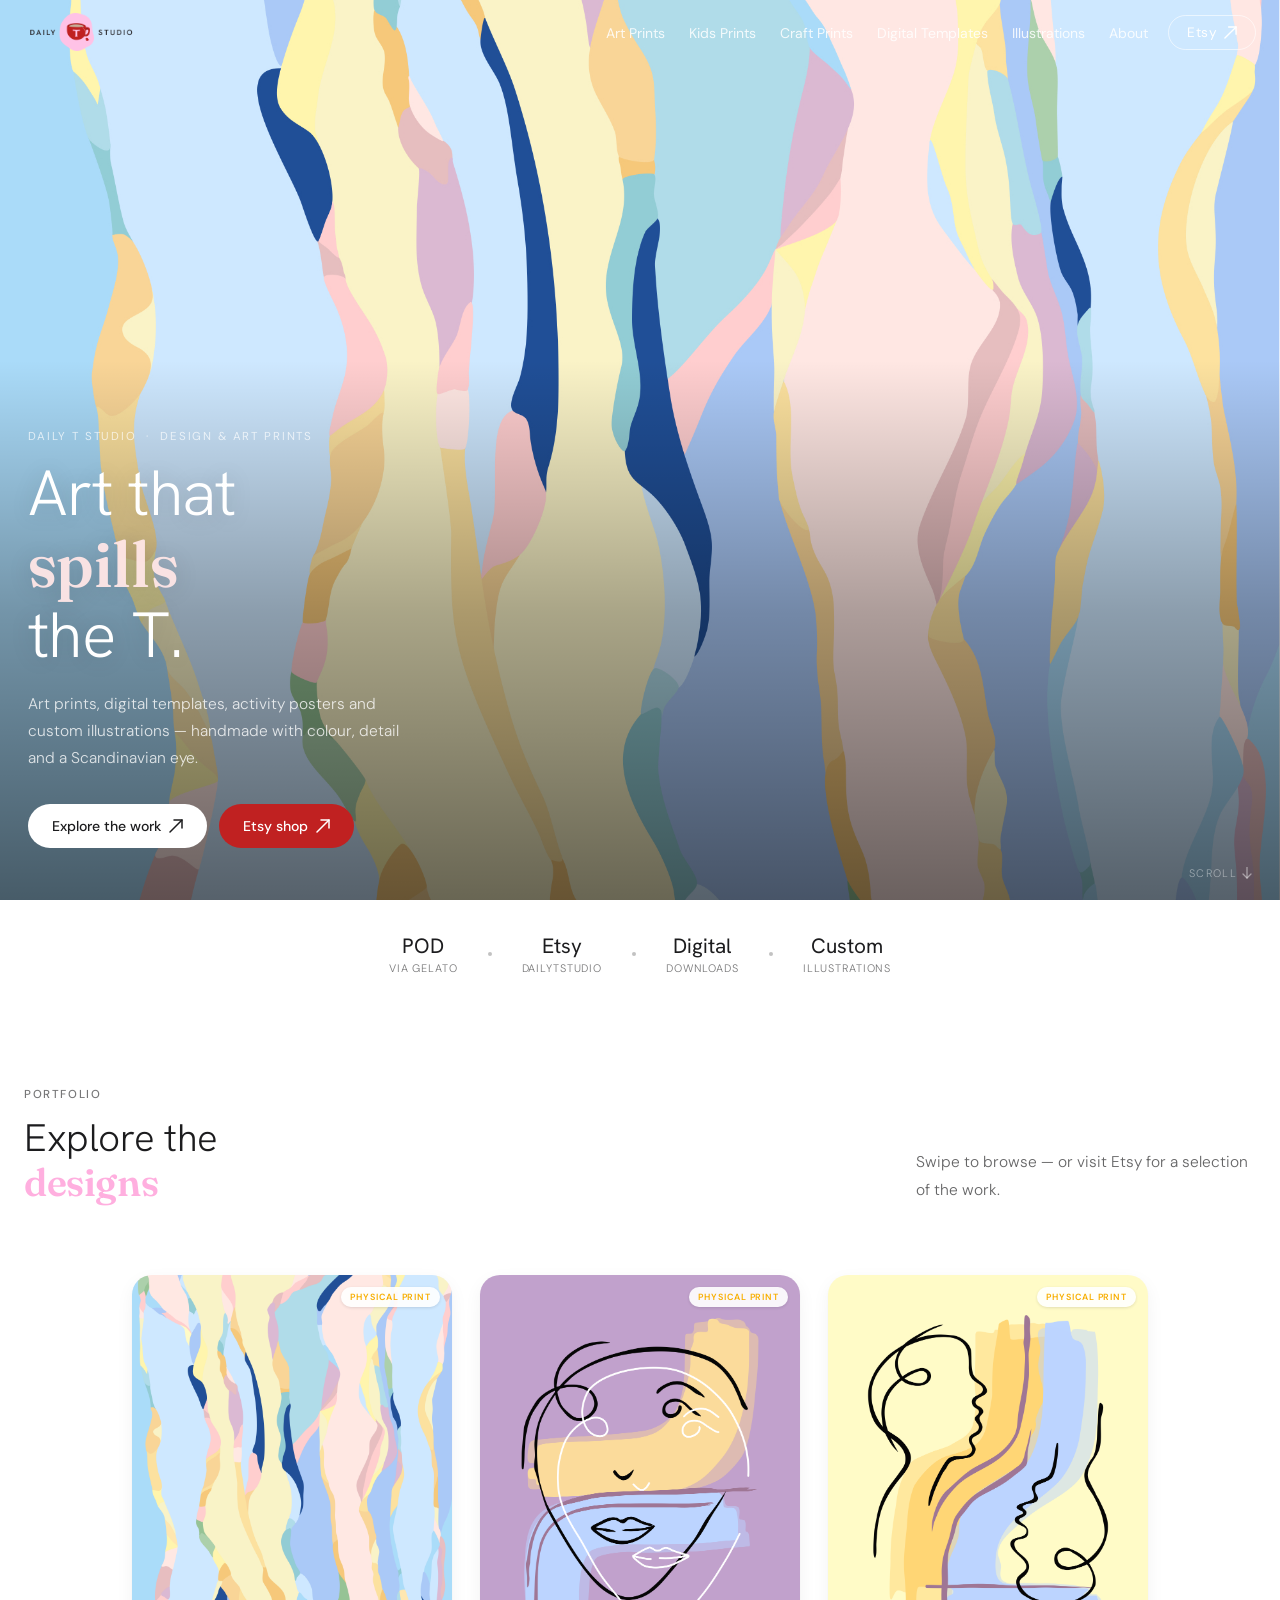
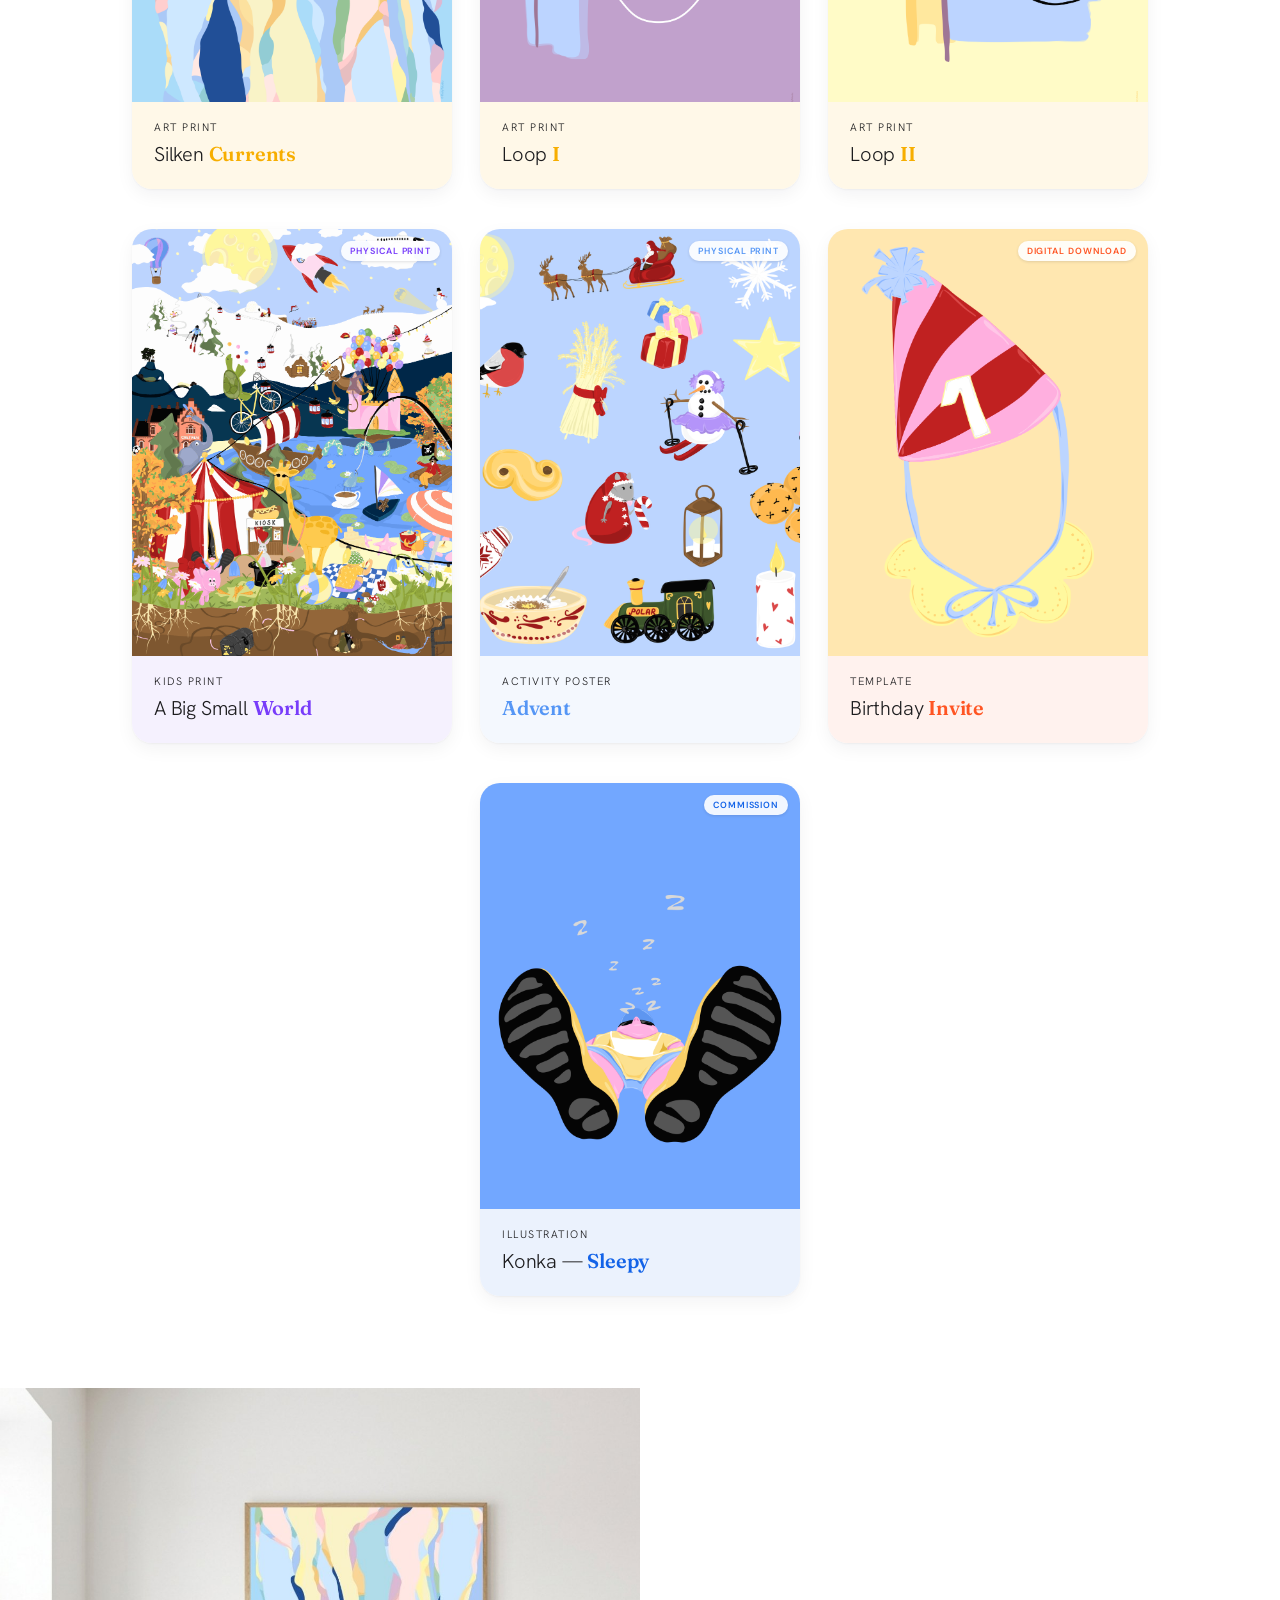
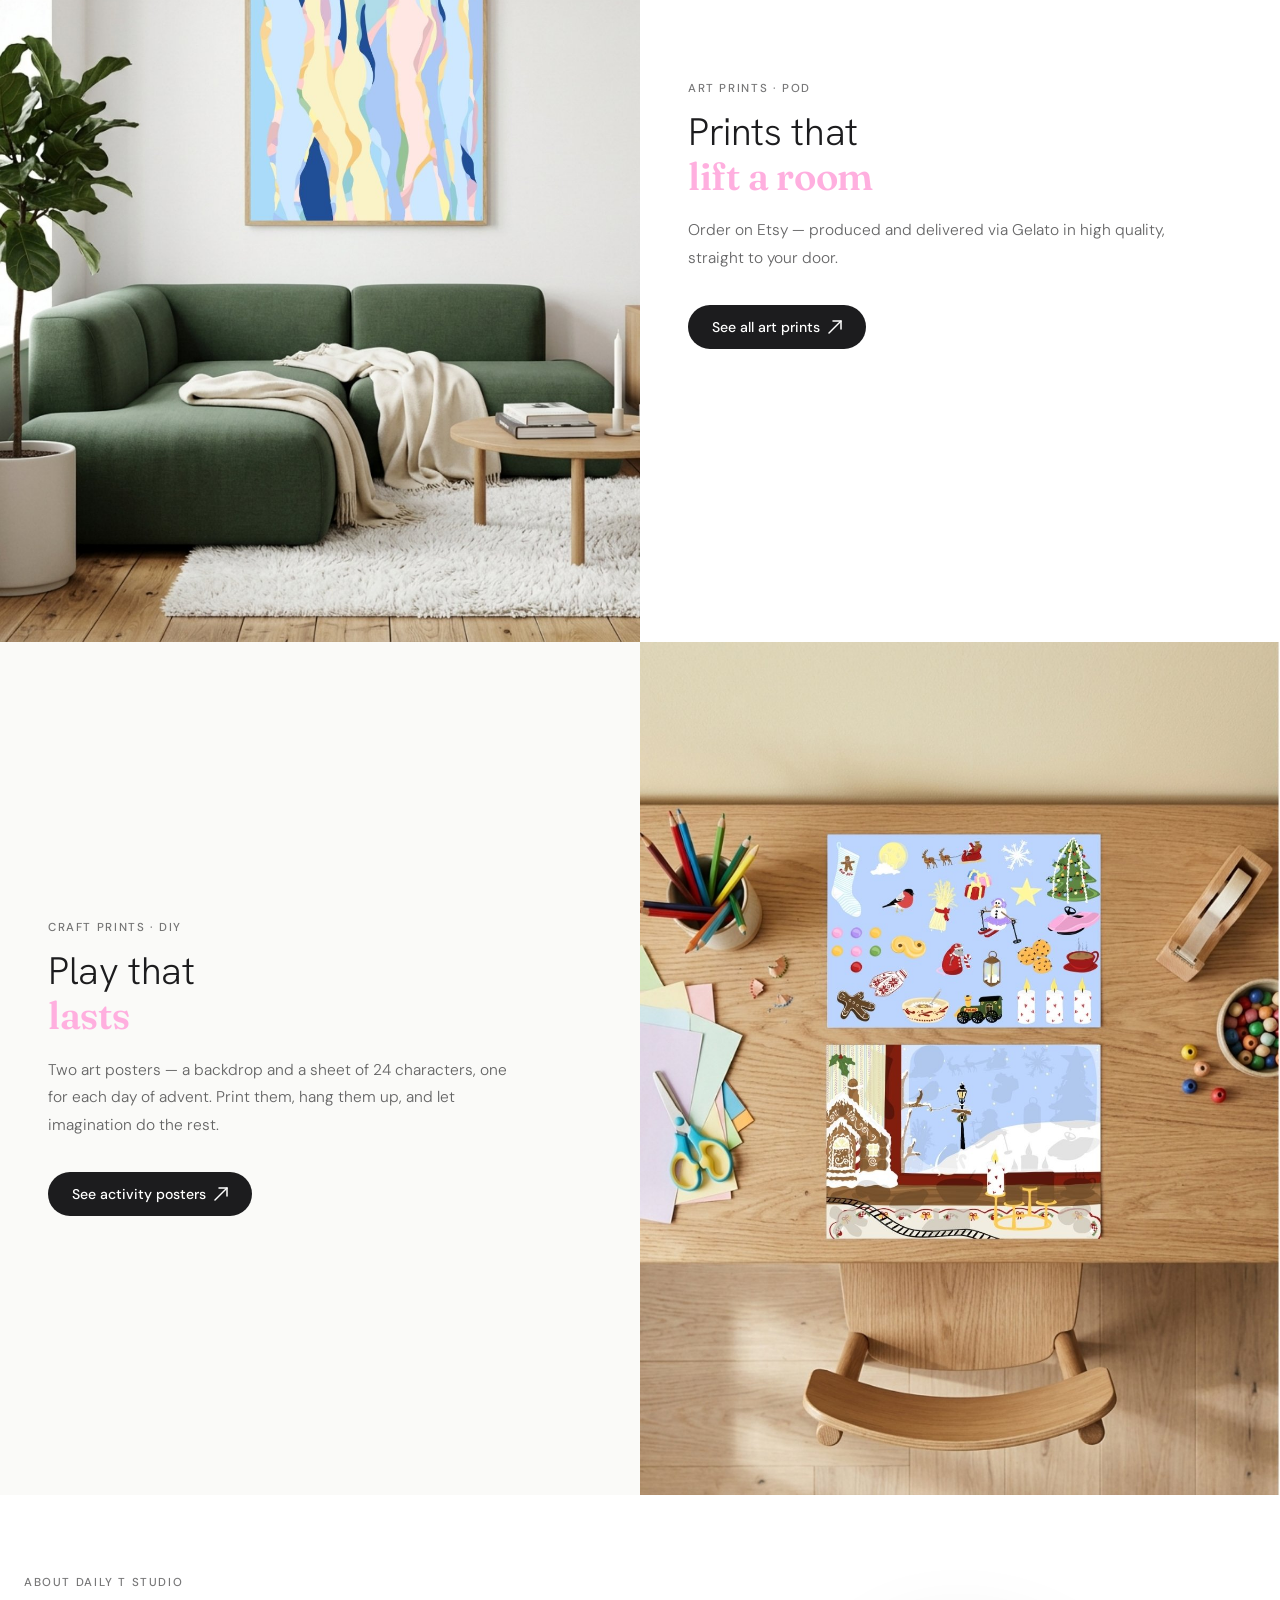
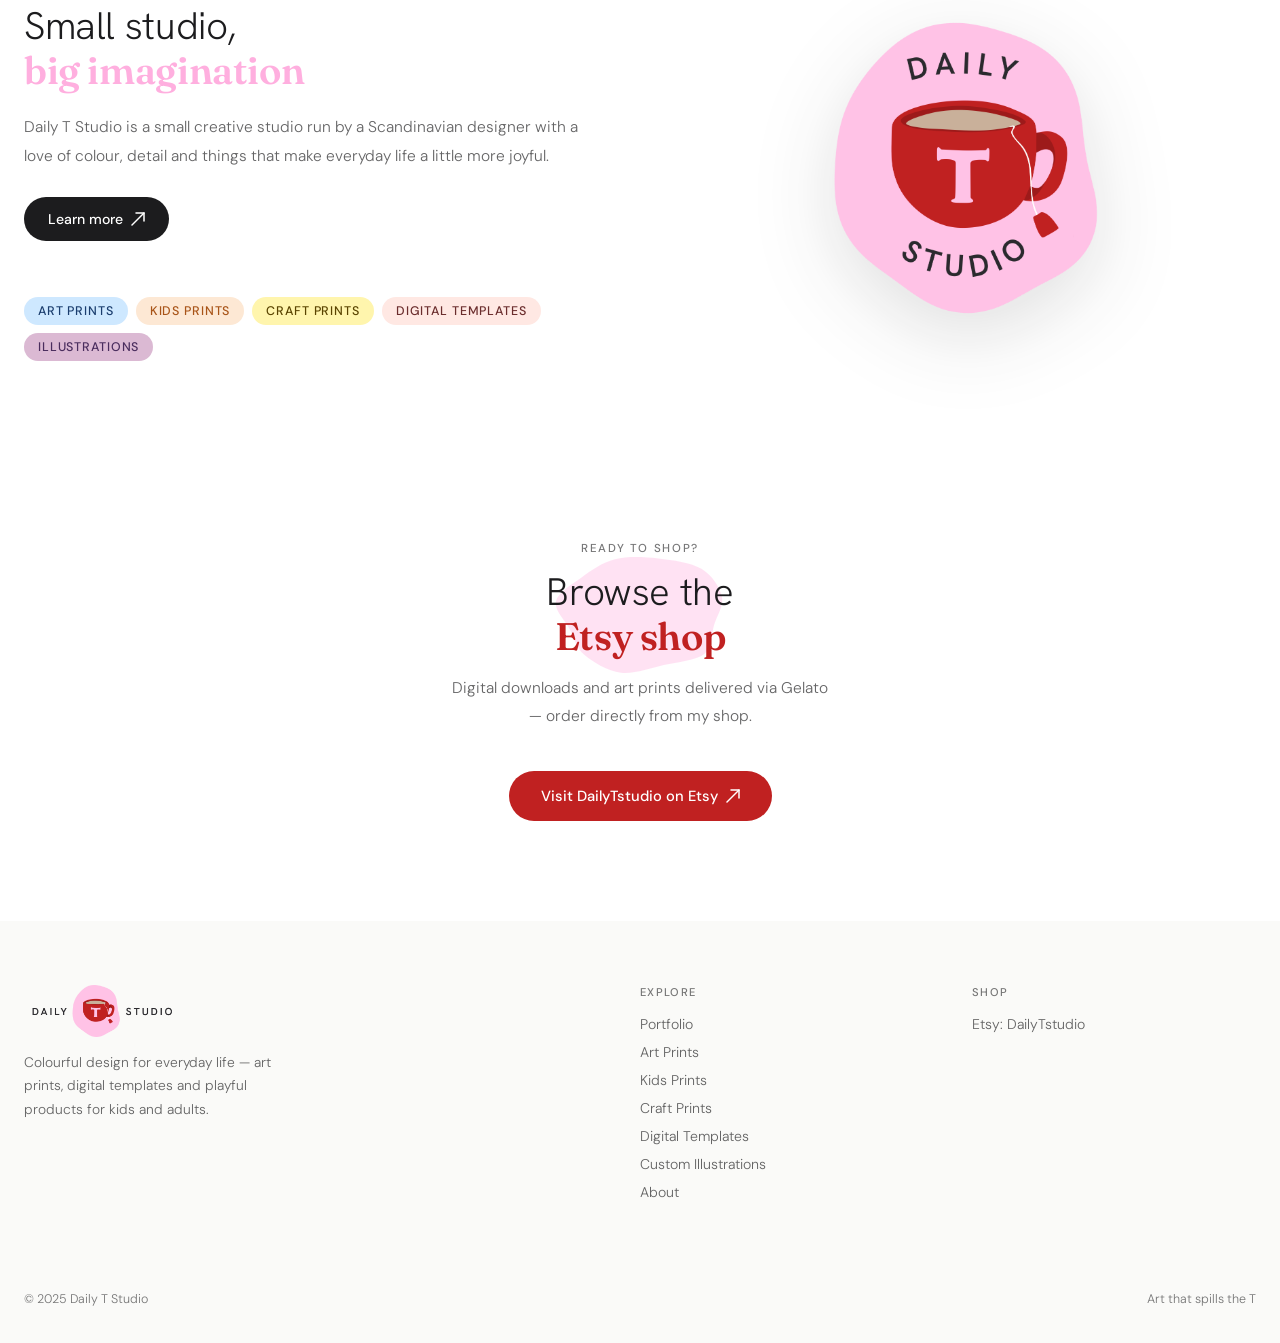
==== commit 9f4e4017: "design fixes, carousel update, etsy buttons" ====
--- a/index.html
+++ b/index.html
@@ -3,6 +3,8 @@
 <head>
   <meta charset="UTF-8"/>
   <meta name="viewport" content="width=device-width, initial-scale=1.0"/>
+  <meta http-equiv="Content-Security-Policy" content="upgrade-insecure-requests"/>
+  <script>document.documentElement.classList.add('js');</script>
   <meta name="color-scheme" content="light only"/>
 
   <!-- Favicon (root-relative → works on every page; SVG preferred, .ico fallback) -->
@@ -14,14 +16,14 @@
   <title>Daily T Studio — Scandinavian Art Prints, Kids Prints & Digital Templates</title>
   <meta name="description" content="Scandinavian-inspired wall art prints, editable digital templates, kids prints and activity posters — available as print-on-demand via Etsy or instant digital download. Handmade with warmth."/>
   <meta name="keywords" content="scandinavian art print, wall art print, abstract poster, digital template, kids wall art, printable art, Etsy art print, minimalist poster, Canva template, nursery print"/>
-  <link rel="canonical" href="https://www.dailytstudio.com/"/>
+  <link rel="canonical" href="https://dailytstudio.com/"/>
 
   <!-- SEO: Open Graph -->
   <meta property="og:type" content="website"/>
-  <meta property="og:url" content="https://www.dailytstudio.com/"/>
+  <meta property="og:url" content="https://dailytstudio.com/"/>
   <meta property="og:title" content="Daily T Studio — Scandinavian Art Prints & Digital Design"/>
   <meta property="og:description" content="Wall art prints, editable digital templates and playful kids design. Scandinavian-inspired, available on Etsy."/>
-  <meta property="og:image" content="https://www.dailytstudio.com/images/og-image.jpeg"/>
+  <meta property="og:image" content="https://dailytstudio.com/images/og-image.jpeg"/>
   <meta property="og:image:width" content="1200"/>
   <meta property="og:image:height" content="630"/>
   <meta property="og:site_name" content="Daily T Studio"/>
@@ -31,7 +33,7 @@
   <meta name="twitter:card" content="summary_large_image"/>
   <meta name="twitter:title" content="Daily T Studio — Scandinavian Art Prints & Digital Design"/>
   <meta name="twitter:description" content="Wall art prints, editable digital templates and playful kids design. Scandinavian-inspired, available on Etsy."/>
-  <meta name="twitter:image" content="https://www.dailytstudio.com/images/og-image.jpeg"/>
+  <meta name="twitter:image" content="https://dailytstudio.com/images/og-image.jpeg"/>
 
   <!-- SEO: Structured data (JSON-LD) -->
   <script type="application/ld+json">
@@ -39,8 +41,8 @@
     "@context": "https://schema.org",
     "@type": "Brand",
     "name": "Daily T Studio",
-    "url": "https://www.dailytstudio.com",
-    "logo": "https://www.dailytstudio.com/images/homepage-icon.png",
+    "url": "https://dailytstudio.com",
+    "logo": "https://dailytstudio.com/images/homepage-icon.png",
     "description": "Scandinavian-inspired art prints, digital templates and kids design, available on Etsy and as digital downloads.",
     "sameAs": ["https://www.etsy.com/shop/DailyTstudio"],
     "offers": {
@@ -53,7 +55,7 @@
   </script>
 
   <link rel="preconnect" href="https://fonts.googleapis.com">
-  <link href="https://fonts.googleapis.com/css2?family=Hanken+Grotesk:wght@300;400;500;600;700&family=DM+Sans:opsz,wght@9..40,300;9..40,400;9..40,500&display=swap" rel="stylesheet">
+  <link href="https://fonts.googleapis.com/css2?family=Hanken+Grotesk:wght@300;400;500;600;700&family=DM+Sans:opsz,wght@9..40,300;9..40,400;9..40,500&family=Fraunces:ital,opsz,wght@0,9..144,600;1,9..144,600&display=swap" rel="stylesheet">
   <link rel="stylesheet" href="style.css"/>
   <script src="js/site.js" defer></script>
   <style>
@@ -71,7 +73,7 @@
     .hero-actions { display:flex; align-items:center; gap:12px; flex-wrap:wrap; }
     .btn-white { display:inline-flex; align-items:center; gap:8px; background:#fff; color:#1C1C1E; font-size:0.88rem; font-weight:500; padding:13px 24px; border-radius:50px; text-decoration:none; white-space:nowrap; transition:opacity .2s,transform .2s; }
     .btn-white:hover { opacity:.88; transform:translateY(-1px); }
-    .btn-etsy-hero { display:inline-flex; align-items:center; gap:8px; background:var(--brand-pink); color:var(--ink); font-size:0.88rem; font-weight:500; padding:13px 24px; border-radius:50px; text-decoration:none; white-space:nowrap; transition:opacity .2s,transform .2s; }
+    .btn-etsy-hero { display:inline-flex; align-items:center; gap:8px; background:var(--brand-red); color:#fff; font-size:0.88rem; font-weight:500; padding:13px 24px; border-radius:50px; text-decoration:none; white-space:nowrap; transition:opacity .2s,transform .2s; }
     .btn-etsy-hero:hover { opacity:.88; transform:translateY(-1px); }
     .hero-scroll-hint { position:absolute; bottom:20px; right:28px; font-size:0.68rem; letter-spacing:.12em; text-transform:uppercase; color:rgba(255,255,255,0.45); animation:bounce 2.4s ease-in-out infinite; display:flex; align-items:center; gap:5px; }
     @keyframes bounce { 0%,100%{transform:translateY(0)} 50%{transform:translateY(5px)} }
@@ -96,21 +98,23 @@
     .sec-header { display:flex; justify-content:space-between; align-items:flex-end; gap:24px; margin-bottom:40px; flex-wrap:wrap; }
     .carousel-track { display:flex; gap:16px; overflow-x:auto; scroll-snap-type:x mandatory; -webkit-overflow-scrolling:touch; scrollbar-width:none; padding:44px 20px; scroll-padding-left:20px; width:100vw; margin-left:-24px; box-sizing:border-box; }
     .carousel-track::-webkit-scrollbar { display:none; }
+    /* Square cards (original) — tinted text area, accent label, format tag */
     .card { flex:0 0 calc(100vw - 40px); scroll-snap-align:start; background:#fff; border-radius:20px; overflow:hidden; box-shadow:var(--shadow); text-decoration:none; color:inherit; display:flex; flex-direction:column; transition:box-shadow .3s,transform .3s; }
     .card:hover { box-shadow:var(--shadow-lg); transform:translateY(-3px); }
-    .card-img { width:100%; aspect-ratio:3/4; overflow:hidden; background:var(--off-white); display:block; }
-    .card-img img { width:100%; height:100%; object-fit:cover; display:block; transition:transform .5s; }
+    .card-img { position:relative; width:100%; aspect-ratio:3/4; overflow:hidden; background:var(--off-white); display:block; }
+    .card-img img { width:100%; height:100%; object-fit:cover; object-position:center; display:block; transition:transform .5s; }
     .card:hover .card-img img { transform:scale(1.03); }
-    .card-body { padding:20px 22px 26px; flex:1; }
-    .card-tags { display:flex; gap:6px; flex-wrap:wrap; margin-bottom:2px; }
-    .card-name { font-family:'Hanken Grotesk', sans-serif; font-size:1.1rem; font-weight:400; margin-bottom:6px; }
-    .card-meta { font-size:0.84rem; color:var(--ink-soft); line-height:1.6; margin-bottom:0; }
+    .fmt { position:absolute; top:12px; right:12px; z-index:2; background:rgba(255,255,255,0.9); font-size:0.56rem; font-weight:600; letter-spacing:.1em; text-transform:uppercase; padding:4px 9px; border-radius:999px; box-shadow:0 1px 3px rgba(28,28,30,0.12); }
+    .card-body { padding:18px 22px 22px; flex:1; }
+    .kick { font-family:'Hanken Grotesk', sans-serif; font-size:0.68rem; font-weight:300; letter-spacing:.14em; text-transform:uppercase; color:var(--ink); margin-bottom:7px; }
+    .card-name { font-family:'Hanken Grotesk', sans-serif; font-size:1.25rem; font-weight:300; letter-spacing:-0.01em; line-height:1.25; color:var(--ink); }
+    .card-name em { font-family:'Fraunces', serif; font-style:normal; font-weight:600; }
     .carousel-dots { display:flex; justify-content:center; gap:8px; padding:4px 0 8px; }
-    .dot { width:6px; height:6px; border-radius:50%; background:rgba(28,28,30,0.15); border:none; padding:0; cursor:pointer; transition:background .25s,transform .25s; }
+    .dot { width:6px; height:6px; border-radius:50%; background:rgba(28,28,30,0.15); border:none; padding:9px; box-sizing:content-box; background-clip:content-box; cursor:pointer; transition:background .25s,transform .25s; }
     .dot.active { background:#1C1C1E; transform:scale(1.4); }
     @media(min-width:900px) {
-      .carousel-track { display:grid; grid-template-columns:repeat(3,1fr); overflow:visible; scroll-snap-type:none; width:auto; margin-left:0; padding:44px 0; gap:24px; }
-      .card { flex:none; max-width:none; scroll-snap-align:none; }
+      .carousel-track { display:flex; flex-wrap:wrap; justify-content:center; overflow:visible; scroll-snap-type:none; width:auto; margin-left:0; padding:30px 0 12px; gap:40px 28px; }
+      .card { flex:0 0 320px; max-width:320px; scroll-snap-align:none; }
       .carousel-dots { display:none; }
     }
 
@@ -123,8 +127,8 @@
     .split-text .sec-title { margin-bottom:18px; }
     @media(max-width:760px) {
       .split { grid-template-columns:1fr; min-height:auto; }
-      .split-img { height:auto; aspect-ratio:1/1; background:var(--off-white); }
-      .split-img img { object-fit:contain; }
+      .split-img { height:auto; aspect-ratio:auto; background:transparent; }
+      .split-img img { width:100%; height:auto; object-fit:contain; }
       .split-text { padding:32px 20px; order:1!important; }
     }
     @media(max-width:600px) {
@@ -222,54 +226,73 @@
   <div class="carousel-track" id="track">
 
     <a href="pages/art-prints.html" class="card">
-      <div class="card-img"><img src="images/silken.jpeg" alt="Silken Currents — abstract pastel art print" width="900" height="1200" loading="lazy"/></div>
-      <div class="card-body">
-        <div class="card-tags"><span class="tag tag-a">Art Print</span></div>
-        <div class="card-name">Silken Currents</div>
-        <p class="card-meta">Abstract wall print with flowing forms in a dreamy pastel palette.</p>
-      </div>
-    </a>
-
+      <div class="card-img">
+        <span class="fmt" style="color:#F7AE00;">Physical print</span>
+        <img src="images/1412-preview.png" alt="Silken Currents — abstract pastel art print" width="1000" height="1400" loading="lazy"/>
+      </div>
+      <div class="card-body" style="background:#FFF8E8;">
+        <div class="kick">Art Print</div>
+        <div class="card-name">Silken <em style="color:#F7AE00;">Currents</em></div>
+      </div>
+    </a>
     <a href="pages/art-prints.html" class="card">
-      <div class="card-img"><img src="images/duo-duo.jpeg" alt="Loop I and Loop II graphic art prints" width="900" height="1200" loading="lazy"/></div>
-      <div class="card-body">
-        <div class="card-tags"><span class="tag tag-a">Art Print</span></div>
-        <div class="card-name">Loop I &amp; Loop II</div>
-        <p class="card-meta">Two bold graphic prints — striking on their own, even better as a pair.</p>
-      </div>
-    </a>
-
+      <div class="card-img">
+        <span class="fmt" style="color:#F7AE00;">Physical print</span>
+        <img src="images/loopI-preview.png" alt="Loop I — single-line face art print" width="1000" height="1400" loading="lazy"/>
+      </div>
+      <div class="card-body" style="background:#FFF8E8;">
+        <div class="kick">Art Print</div>
+        <div class="card-name">Loop <em style="color:#F7AE00;">I</em></div>
+      </div>
+    </a>
+    <a href="pages/art-prints.html" class="card">
+      <div class="card-img">
+        <span class="fmt" style="color:#F7AE00;">Physical print</span>
+        <img src="images/loopII-preview.png" alt="Loop II — single-line faces art print" width="1000" height="1400" loading="lazy"/>
+      </div>
+      <div class="card-body" style="background:#FFF8E8;">
+        <div class="kick">Art Print</div>
+        <div class="card-name">Loop <em style="color:#F7AE00;">II</em></div>
+      </div>
+    </a>
     <a href="pages/kids-prints.html" class="card">
-      <div class="card-img"><img src="images/ada.jpeg" alt="A Big Small World — whimsical kids art print" width="900" height="1200" loading="lazy"/></div>
-      <div class="card-body">
-        <div class="card-tags">
-          <span class="tag tag-d">Kids Print</span>
-        </div>
-        <div class="card-name">A Big Small World</div>
-        <p class="card-meta">A whimsical art print packed with details, made for curious little eyes.</p>
-      </div>
-    </a>
-
+      <div class="card-img">
+        <span class="fmt" style="color:#783CFA;">Physical print</span>
+        <img src="images/ada-preview.png" alt="A Big Small World — whimsical kids art print" width="1000" height="1400" loading="lazy"/>
+      </div>
+      <div class="card-body" style="background:#F5F1FE;">
+        <div class="kick">Kids Print</div>
+        <div class="card-name">A Big Small <em style="color:#783CFA;">World</em></div>
+      </div>
+    </a>
     <a href="pages/craft-prints.html" class="card">
-      <div class="card-img"><img src="images/santa-total-barnerom.jpeg" alt="Advent — DIY Christmas activity poster" width="900" height="1200" loading="lazy"/></div>
-      <div class="card-body">
-        <div class="card-tags">
-          <span class="tag tag-c">Activity Poster</span>
-        </div>
-        <div class="card-name">Advent</div>
-        <p class="card-meta">Two art posters — a Christmas backdrop and a sheet of 24 characters, one for each day of advent. Print, hang and play.</p>
-      </div>
-    </a>
-
+      <div class="card-img">
+        <span class="fmt" style="color:#5596F5;">Physical print</span>
+        <img src="images/advent-preview.png" alt="Advent — DIY Christmas activity poster" width="1000" height="1400" loading="lazy"/>
+      </div>
+      <div class="card-body" style="background:#F4F8FE;">
+        <div class="kick">Activity Poster</div>
+        <div class="card-name"><em style="color:#5596F5;">Advent</em></div>
+      </div>
+    </a>
     <a href="pages/digital-templates.html" class="card">
-      <div class="card-img"><img src="images/bday-card.jpg" alt="Birthday invitation template" width="900" height="1200" loading="lazy"/></div>
-      <div class="card-body">
-        <div class="card-tags">
-          <span class="tag tag-b">Template</span>
-          <span class="tag tag-d">Kids</span>
-        </div>
-        <div class="card-name">Birthday Invitation Template</div>
-        <p class="card-meta">A personalised birthday invitation — edit in Canva, add your photo and send.</p>
+      <div class="card-img">
+        <span class="fmt" style="color:#FF5523;">Digital download</span>
+        <img src="images/birthday-preview.png" alt="Birthday invitation template" width="1000" height="1400" loading="lazy"/>
+      </div>
+      <div class="card-body" style="background:#FFF2EE;">
+        <div class="kick">Template</div>
+        <div class="card-name">Birthday <em style="color:#FF5523;">Invite</em></div>
+      </div>
+    </a>
+    <a href="pages/illustrations.html" class="card">
+      <div class="card-img">
+        <span class="fmt" style="color:#1363E8;">Commission</span>
+        <img src="images/sleepy-preview.png" alt="Konka illustration — Sleepy character" width="1000" height="1400" loading="lazy"/>
+      </div>
+      <div class="card-body" style="background:#EBF2FD;">
+        <div class="kick">Illustration</div>
+        <div class="card-name">Konka — <em style="color:#1363E8;">Sleepy</em></div>
       </div>
     </a>
 
@@ -281,6 +304,8 @@
     <button class="dot" data-i="2" aria-label="Go to slide 3"></button>
     <button class="dot" data-i="3" aria-label="Go to slide 4"></button>
     <button class="dot" data-i="4" aria-label="Go to slide 5"></button>
+    <button class="dot" data-i="5" aria-label="Go to slide 6"></button>
+    <button class="dot" data-i="6" aria-label="Go to slide 7"></button>
   </div>
 </section>
 
@@ -308,7 +333,7 @@
   <div class="about-grid">
     <div class="about-text reveal">
       <span class="kicker">About Daily T Studio</span>
-      <h2 class="sec-title blob-bg" style="margin-bottom:20px;">Small studio,<br/><em>big imagination</em></h2>
+      <h2 class="sec-title" style="margin-bottom:20px;">Small studio,<br/><em>big imagination</em></h2>
       <p>Daily T Studio is a small creative studio run by a Scandinavian designer with a love of colour, detail and things that make everyday life a little more joyful.</p>
       <a href="pages/about.html" class="btn-dark" style="align-self:flex-start;margin-top:8px;margin-bottom:28px;">Learn more <svg width="14" height="14" viewBox="0 0 14 14" fill="none" style="flex-shrink:0" aria-hidden="true"><line x1="1" y1="13" x2="13" y2="1" stroke="currentColor" stroke-width="1.5" stroke-linecap="round"/><polyline points="5,1 13,1 13,9" fill="none" stroke="currentColor" stroke-width="1.5" stroke-linecap="round" stroke-linejoin="round"/></svg></a>
       <div class="about-tags">
--- a/style.css
+++ b/style.css
@@ -10,8 +10,8 @@
   --white:     #FFFFFF;
   --off-white: #FAFAF8;
   --ink:       #1C1C1E;
-  --ink-soft:  rgba(28,28,30,0.55);
-  --ink-muted: rgba(28,28,30,0.35);
+  --ink-soft:  rgba(28,28,30,0.68);
+  --ink-muted: rgba(28,28,30,0.60);
   --rule:      rgba(28,28,30,0.09);
 
   /* Palette */
@@ -22,13 +22,14 @@
   --yellow:    #FFF5AD;
   --peach:     #F9D597;
   --etsy:      #F1641E;
-  --brand-red: #C0241F;   /* logo cup red */
-  --brand-pink:#FFAFDF;   /* soft logo pink — shop CTAs */
+  --brand-red: #C02121;   /* logo cup red */
+  --brand-pink:#FFAFDF;   /* soft logo pink — accents */
   --blob:      #FFD4EC;   /* soft logo pink — decorative motif */
 
   /* Per-page accent — overridden by body.page-* classes */
   --accent:        #9b6bad;  /* default = art-prints lilac */
   --accent-strong: #9b6bad;
+  --accent-deep:   #9b6bad;
 
   /* Shadows */
   --shadow:    0 1px 2px rgba(28,28,30,0.04), 0 6px 18px rgba(28,28,30,0.05);
@@ -36,15 +37,15 @@
 }
 
 /* ── Per-page accent colours ── */
-body.page-index            { --accent: #FFAFDF; --accent-strong: #FFAFDF; }
-body.page-art-prints       { --accent: #FFCB4F; --accent-strong: #FFCB4F; }
-body.page-kids-prints      { --accent: #B494F9; --accent-strong: #B494F9; }
-body.page-craft-prints     { --accent: #AAC9F7; --accent-strong: #AAC9F7; }
-body.page-templates        { --accent: #FF987A; --accent-strong: #FF987A; }
-body.page-illustrations    { --accent: #6498ED; --accent-strong: #6498ED; }
-body.page-about            { --accent: #7CAF57; --accent-strong: #7CAF57; }
-body.page-404              { --accent: #FFAFDF; --accent-strong: #FFAFDF; }
-body.page-archive          { --accent: #d97b2a; --accent-strong: #d97b2a; }
+body.page-index            { --accent: #FFAFDF; --accent-strong: #FFAFDF; --accent-deep:#C02121; }
+body.page-art-prints       { --accent: #FFCB4F; --accent-strong: #FFCB4F; --accent-deep:#FFB94F; }
+body.page-kids-prints      { --accent: #B494F9; --accent-strong: #B494F9; --accent-deep:#9575DD; }
+body.page-craft-prints     { --accent: #AAC9F7; --accent-strong: #AAC9F7; --accent-deep:#6498ED; }
+body.page-templates        { --accent: #FF987A; --accent-strong: #FF987A; --accent-deep:#F18261; }
+body.page-illustrations    { --accent: #6498ED; --accent-strong: #6498ED; --accent-deep:#316DCE; }
+body.page-about            { --accent: #7CAF57; --accent-strong: #7CAF57; --accent-deep:#699548; }
+body.page-404              { --accent: #FFAFDF; --accent-strong: #FFAFDF; --accent-deep:#C02121; }
+body.page-archive          { --accent: #d97b2a; --accent-strong: #d97b2a; --accent-deep:#C57A3A; }
 
 /* ── Skip link (accessibility) ── */
 .skip-link {
@@ -60,7 +61,8 @@
 /* ── Reset ── */
 *, *::before, *::after { margin:0; padding:0; box-sizing:border-box; }
 html { scroll-behavior:smooth; }
-html, body { max-width:100%; overflow-x:hidden; background:#ffffff; }
+html, body { max-width:100%; overflow-x:hidden; background:#ffffff; -webkit-text-size-adjust:100%; text-size-adjust:100%; }
+img { max-width:100%; }
 body {
   font-family:'DM Sans', sans-serif;
   font-weight:300;
@@ -129,7 +131,7 @@
 
 .btn-etsy {
   display:inline-flex; align-items:center; gap:8px;
-  background:var(--brand-pink); color:var(--ink);
+  background:var(--brand-red); color:#fff;
   font-size:0.92rem; font-weight:500;
   padding:15px 32px; border-radius:50px;
   text-decoration:none; white-space:nowrap;
@@ -154,7 +156,7 @@
 
 .btn-etsy-sm {
   display:inline-flex; align-items:center; gap:7px;
-  background:var(--brand-pink); color:var(--ink);
+  background:var(--brand-red); color:#fff;
   font-size:0.82rem; font-weight:500;
   padding:10px 18px; border-radius:50px;
   text-decoration:none; white-space:nowrap;
@@ -182,7 +184,7 @@
 .center  { text-align:center; }
 
 /* ── Reveal animation ── */
-.reveal { opacity:0; transform:translateY(20px); transition:opacity .7s ease, transform .7s ease; }
+.js .reveal { opacity:0; transform:translateY(20px); transition:opacity .7s ease, transform .7s ease; }
 .reveal.vis { opacity:1; transform:none; }
 .d1 { transition-delay:.12s; }
 .d2 { transition-delay:.24s; }
@@ -299,7 +301,7 @@
   margin-top:32px;
   font-family:'DM Sans',sans-serif;
   font-size:0.92rem; font-weight:500;
-  background:var(--brand-pink); color:var(--ink);
+  background:var(--brand-red); color:#fff;
   padding:14px 28px; border-radius:50px;
   display:inline-flex; align-items:center; gap:10px;
 }
@@ -454,7 +456,7 @@
 }
 .cdot {
   width:6px; height:6px; border-radius:50%;
-  background:rgba(255,255,255,0.5); border:none; padding:0;
+  background:rgba(255,255,255,0.5); border:none; padding:10px; box-sizing:content-box; background-clip:content-box;
   cursor:pointer; transition:background .25s, transform .25s;
 }
 .cdot.active { background:#fff; transform:scale(1.45); }
@@ -588,7 +590,28 @@
 .blob-bg::before {
   content:""; position:absolute; z-index:-1; pointer-events:none;
   left:50%; top:50%; transform:translate(-50%,-50%);
-  width:140%; height:180%;
-  background:var(--blob); opacity:.6;
-  border-radius:49% 51% 47% 53% / 54% 47% 53% 46%;
-}
+  width:128%; aspect-ratio:1.8/1;
+  background-color:var(--accent);
+  -webkit-mask:url("data:image/svg+xml,%3Csvg xmlns='http://www.w3.org/2000/svg' viewBox='0 0 300 168'%3E%3Cpath d='M173.1,13.9 C191.3,16.0 213.9,19.0 227.2,27.0 C240.5,35.0 250.2,50.3 252.9,62.1 C255.5,74.0 246.8,86.1 243.1,98.1 C239.4,110.2 241.4,126.1 230.9,134.5 C220.3,142.9 197.3,144.5 179.8,148.5 C162.2,152.4 142.2,160.3 125.6,158.2 C108.9,156.1 90.6,145.0 79.8,135.8 C69.0,126.6 67.0,114.3 61.0,102.9 C54.9,91.6 41.3,78.7 43.8,67.9 C46.3,57.0 63.6,46.6 76.0,37.8 C88.4,28.9 101.9,18.8 118.1,14.8 C134.3,10.8 154.9,11.9 173.1,13.9 Z' fill='%23000'/%3E%3C/svg%3E") center/100% 100% no-repeat;
+  mask:url("data:image/svg+xml,%3Csvg xmlns='http://www.w3.org/2000/svg' viewBox='0 0 300 168'%3E%3Cpath d='M173.1,13.9 C191.3,16.0 213.9,19.0 227.2,27.0 C240.5,35.0 250.2,50.3 252.9,62.1 C255.5,74.0 246.8,86.1 243.1,98.1 C239.4,110.2 241.4,126.1 230.9,134.5 C220.3,142.9 197.3,144.5 179.8,148.5 C162.2,152.4 142.2,160.3 125.6,158.2 C108.9,156.1 90.6,145.0 79.8,135.8 C69.0,126.6 67.0,114.3 61.0,102.9 C54.9,91.6 41.3,78.7 43.8,67.9 C46.3,57.0 63.6,46.6 76.0,37.8 C88.4,28.9 101.9,18.8 118.1,14.8 C134.3,10.8 154.9,11.9 173.1,13.9 Z' fill='%23000'/%3E%3C/svg%3E") center/100% 100% no-repeat;
+  opacity:.35;
+}
+
+h1.blob-bg em, h2.blob-bg em { color:var(--accent-deep); }
+
+/* Serif on accent words only (echoes the serif T in the logo) */
+h1 em, h2 em { font-family:'Fraunces', serif; }
+
+/* Accessibility: honour reduced-motion globally */
+@media (prefers-reduced-motion: reduce) {
+  *, *::before, *::after {
+    animation-duration:0.01ms !important; animation-iteration-count:1 !important;
+    transition-duration:0.01ms !important; scroll-behavior:auto !important;
+  }
+}
+
+/* Opt-in higher contrast: deepen accent words for users who request it */
+@media (prefers-contrast: more) {
+  .sec-title em, .page-header h1 em, .print-title em,
+  .diy-strip-heading em, .cta-section .sec-title em { color:var(--accent-deep); }
+}
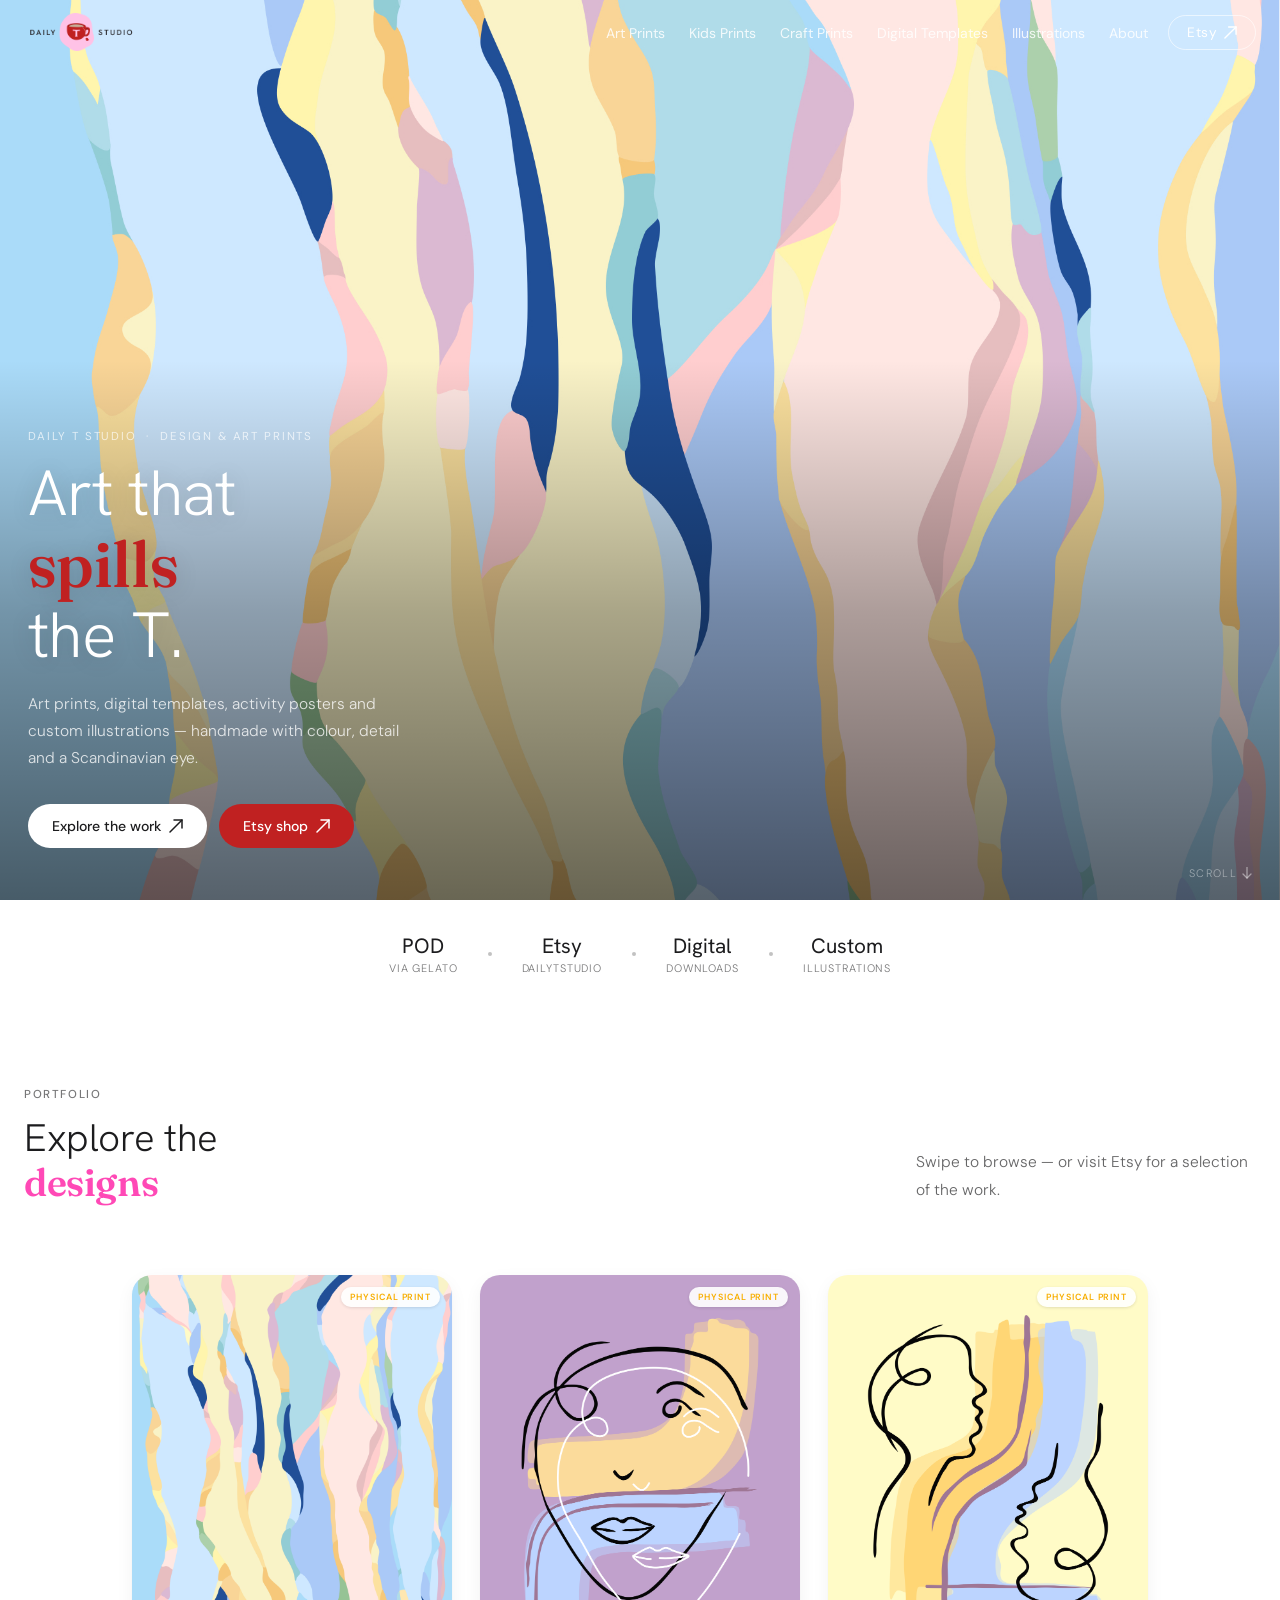
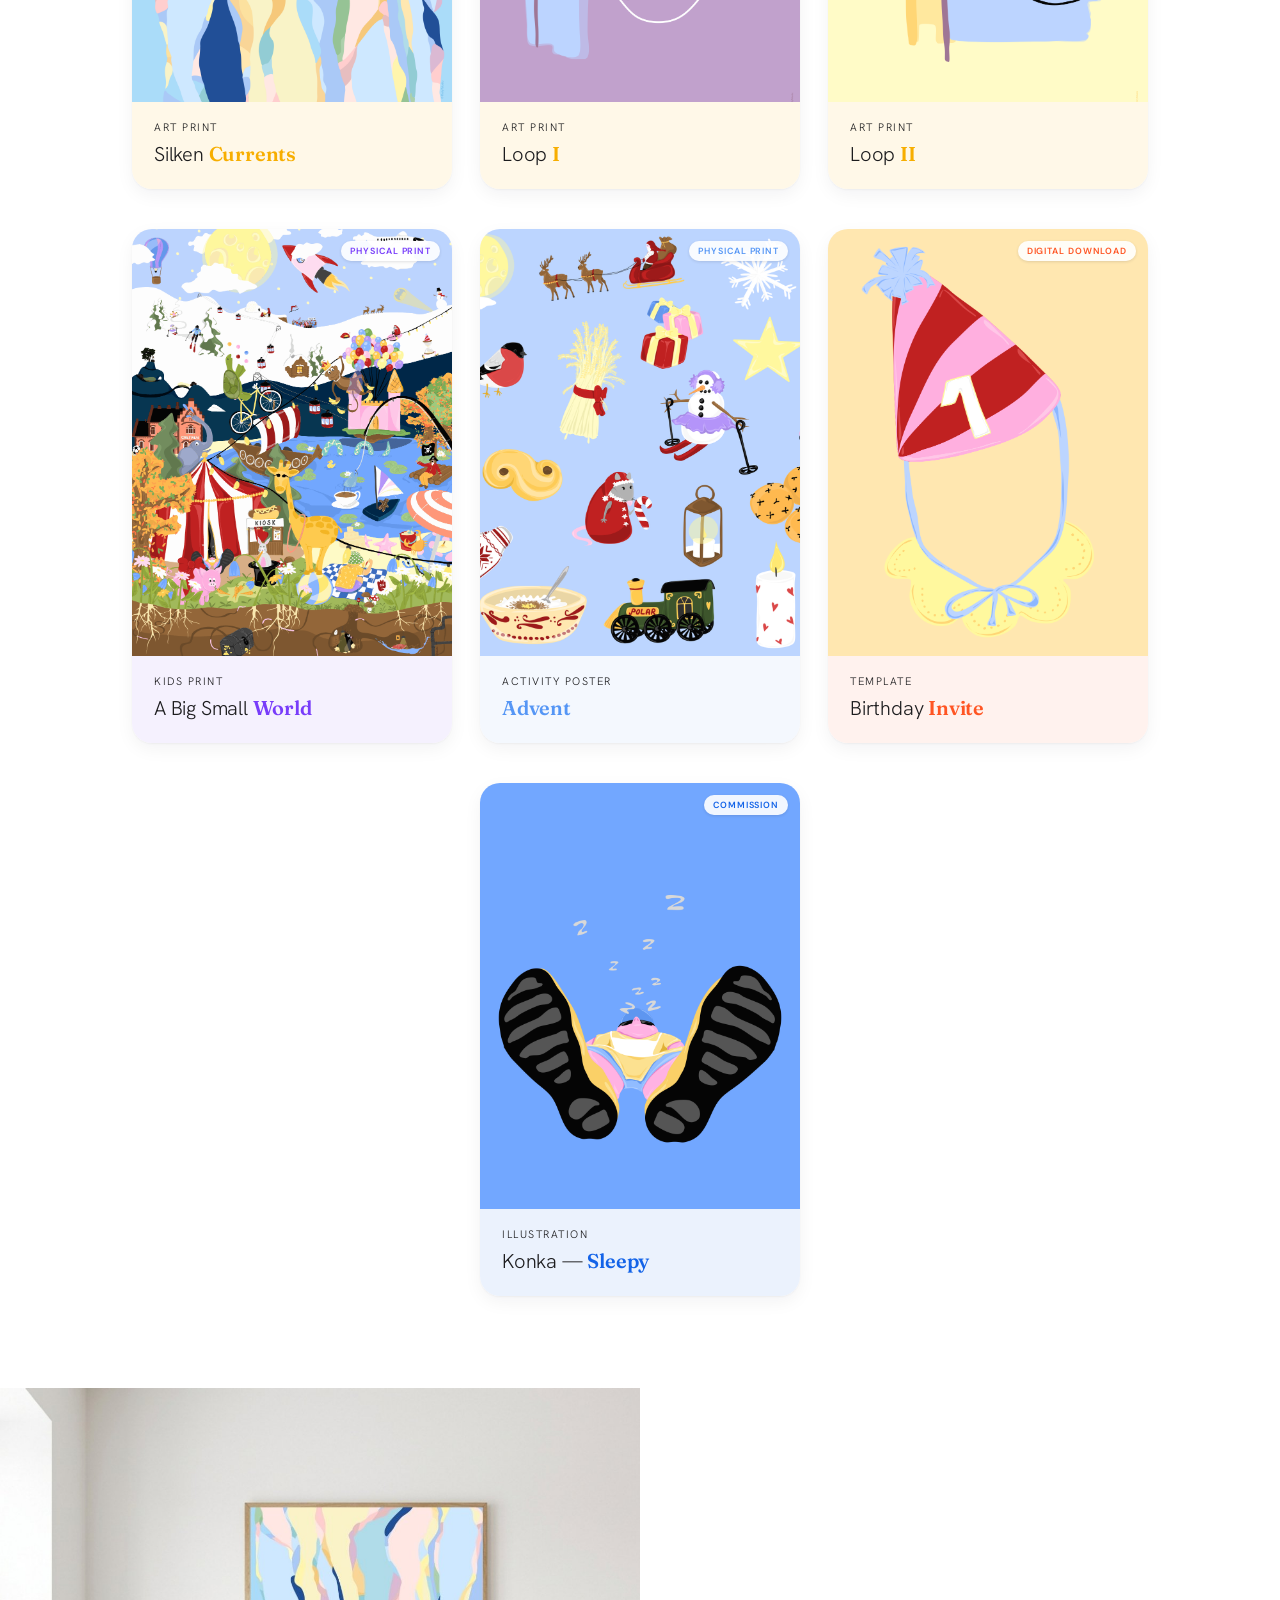
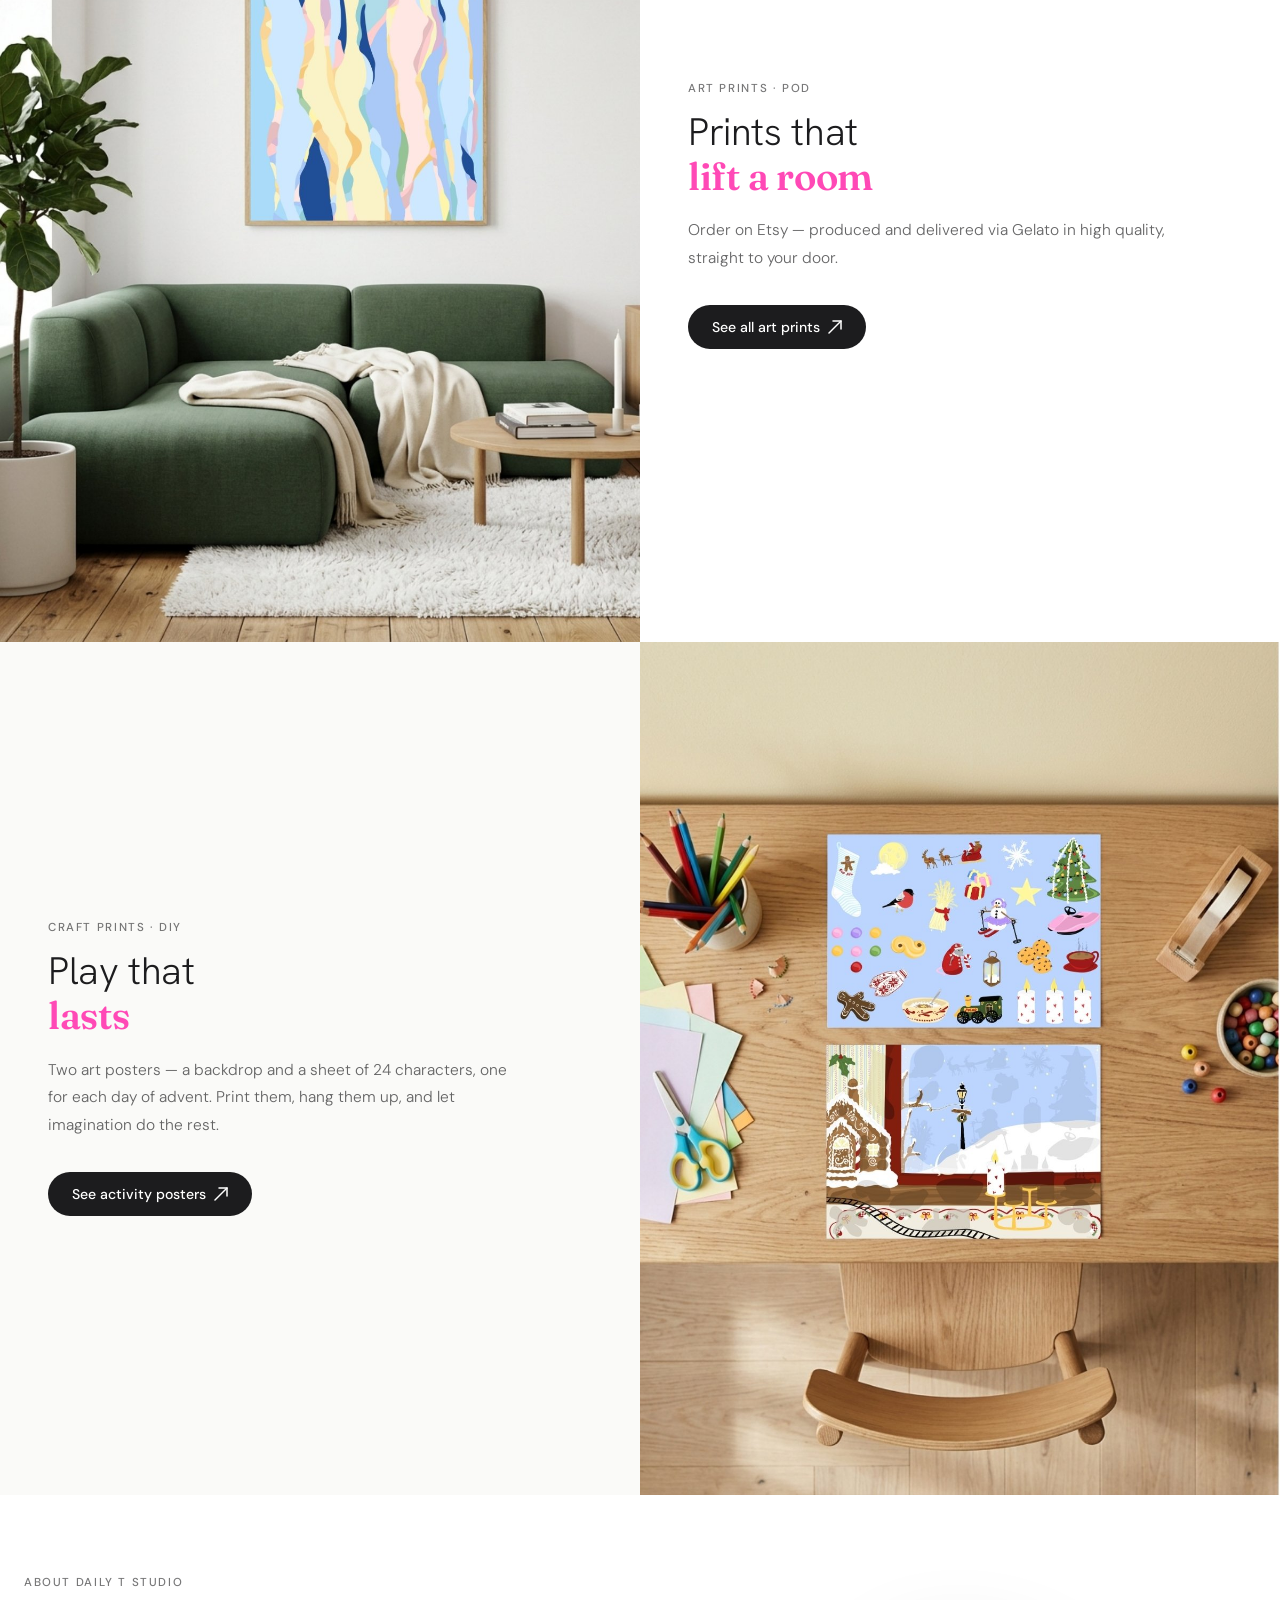
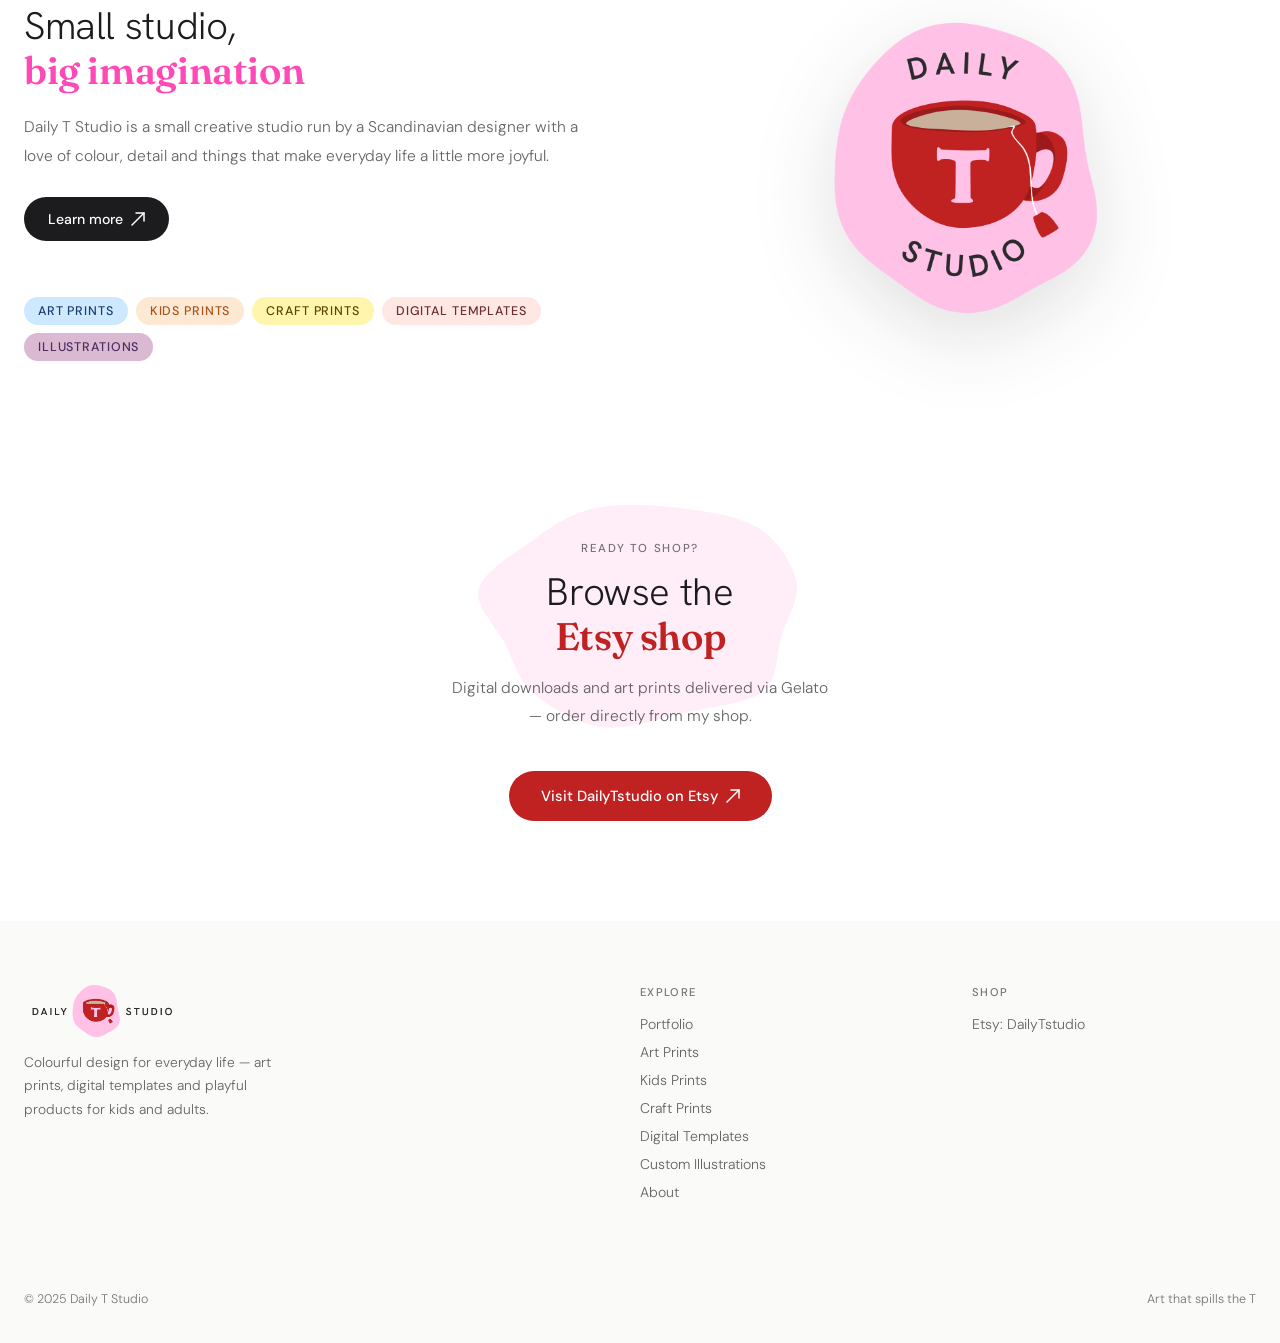
==== commit bc2a333d: "design fixes" ====
--- a/index.html
+++ b/index.html
@@ -68,7 +68,7 @@
     .hero-content { position:absolute; bottom:0; left:0; right:0; padding:0 28px 52px; color:#fff; }
     .hero-kicker { font-size:0.72rem; font-weight:400; letter-spacing:.16em; text-transform:uppercase; color:rgba(255,255,255,0.7); margin-bottom:14px; display:block; }
     .hero-title { font-family:'Hanken Grotesk', sans-serif; font-size:clamp(2.4rem,7vw,4rem); font-weight:300; letter-spacing:-0.01em; line-height:1.1; color:#fff; margin-bottom:20px; text-shadow:0 2px 24px rgba(0,0,0,0.15); }
-    .hero-title em { font-style:normal; font-weight:600; color:rgba(255,230,230,0.95); }
+    .hero-title em { font-style:normal; font-weight:600; color:var(--brand-red); }
     .hero-desc { font-size:0.97rem; line-height:1.75; color:rgba(255,255,255,0.8); max-width:400px; margin-bottom:32px; }
     .hero-actions { display:flex; align-items:center; gap:12px; flex-wrap:wrap; }
     .btn-white { display:inline-flex; align-items:center; gap:8px; background:#fff; color:#1C1C1E; font-size:0.88rem; font-weight:500; padding:13px 24px; border-radius:50px; text-decoration:none; white-space:nowrap; transition:opacity .2s,transform .2s; }
--- a/style.css
+++ b/style.css
@@ -30,6 +30,7 @@
   --accent:        #9b6bad;  /* default = art-prints lilac */
   --accent-strong: #9b6bad;
   --accent-deep:   #9b6bad;
+  --accent-text:   #7a5689;
 
   /* Shadows */
   --shadow:    0 1px 2px rgba(28,28,30,0.04), 0 6px 18px rgba(28,28,30,0.05);
@@ -37,15 +38,15 @@
 }
 
 /* ── Per-page accent colours ── */
-body.page-index            { --accent: #FFAFDF; --accent-strong: #FFAFDF; --accent-deep:#C02121; }
-body.page-art-prints       { --accent: #FFCB4F; --accent-strong: #FFCB4F; --accent-deep:#FFB94F; }
-body.page-kids-prints      { --accent: #B494F9; --accent-strong: #B494F9; --accent-deep:#9575DD; }
-body.page-craft-prints     { --accent: #AAC9F7; --accent-strong: #AAC9F7; --accent-deep:#6498ED; }
-body.page-templates        { --accent: #FF987A; --accent-strong: #FF987A; --accent-deep:#F18261; }
-body.page-illustrations    { --accent: #6498ED; --accent-strong: #6498ED; --accent-deep:#316DCE; }
-body.page-about            { --accent: #7CAF57; --accent-strong: #7CAF57; --accent-deep:#699548; }
-body.page-404              { --accent: #FFAFDF; --accent-strong: #FFAFDF; --accent-deep:#C02121; }
-body.page-archive          { --accent: #d97b2a; --accent-strong: #d97b2a; --accent-deep:#C57A3A; }
+body.page-index            { --accent: #FFAFDF; --accent-strong: #FFAFDF; --accent-deep:#C02121; --accent-text:#FF49B6; }
+body.page-art-prints       { --accent: #FFCB4F; --accent-strong: #FFCB4F; --accent-deep:#FFB94F; --accent-text:#E8A300; }
+body.page-kids-prints      { --accent: #B494F9; --accent-strong: #B494F9; --accent-deep:#9575DD; --accent-text:#6E2EF9; }
+body.page-craft-prints     { --accent: #AAC9F7; --accent-strong: #AAC9F7; --accent-deep:#6498ED; --accent-text:#488DF3; }
+body.page-templates        { --accent: #FF987A; --accent-strong: #FF987A; --accent-deep:#F18261; --accent-text:#FF4914; }
+body.page-illustrations    { --accent: #6498ED; --accent-strong: #6498ED; --accent-deep:#316DCE; --accent-text:#135ED8; }
+body.page-about            { --accent: #7CAF57; --accent-strong: #7CAF57; --accent-deep:#699548; --accent-text:#4B7030; }
+body.page-404              { --accent: #FFAFDF; --accent-strong: #FFAFDF; --accent-deep:#C02121; --accent-text:#FF49B6; }
+body.page-archive          { --accent: #d97b2a; --accent-strong: #d97b2a; --accent-deep:#C57A3A; --accent-text:#894A14; }
 
 /* ── Skip link (accessibility) ── */
 .skip-link {
@@ -143,15 +144,14 @@
    Muted outline + small Etsy-orange dot, non-clickable (rendered as a <span>). */
 .btn-soon {
   display:inline-flex; align-items:center; gap:9px;
-  background:transparent; color:var(--ink-soft);
+  background:rgba(28,28,30,0.05); color:var(--ink-soft);
   font-size:0.92rem; font-weight:500;
   padding:15px 32px; border-radius:50px;
-  border:1.5px solid rgba(28,28,30,0.18);
   white-space:nowrap; cursor:default; user-select:none;
 }
 .btn-soon::before {
   content:""; width:7px; height:7px; border-radius:50%;
-  background:var(--etsy); flex-shrink:0;
+  background:var(--ink-muted); flex-shrink:0;
 }
 
 .btn-etsy-sm {
@@ -175,7 +175,7 @@
   font-size:clamp(1.8rem,3vw,2.6rem);
   font-weight:300; line-height:1.15; letter-spacing:-0.01em; color:#1C1C1E;
 }
-.sec-title em { font-style:normal; color:var(--accent); font-weight:600; }
+.sec-title em { font-style:normal; color:var(--accent-text); font-weight:600; }
 .sec-desc { font-size:0.97rem; line-height:1.8; color:var(--ink-soft); max-width:480px; }
 
 /* ── Layout helpers ── */
@@ -358,7 +358,7 @@
   font-size:clamp(2.2rem,5vw,3.5rem); font-weight:300; line-height:1.1; letter-spacing:-0.01em;
   margin-bottom:16px;
 }
-.page-header h1 em { font-style:normal; color:var(--accent); font-weight:600; }
+.page-header h1 em { font-style:normal; color:var(--accent-text); font-weight:600; }
 .page-header p { font-size:1rem; line-height:1.75; color:var(--ink-soft); max-width:520px; }
 
 .breadcrumb {
@@ -382,7 +382,7 @@
 .filter-btn {
   font-size:0.78rem; font-weight:500; letter-spacing:0.07em; text-transform:uppercase;
   padding:8px 18px; border-radius:50px; border:1.5px solid var(--rule);
-  background:transparent; color:var(--ink-soft); cursor:pointer; transition:all .2s;
+  background:rgba(28,28,30,0.05); color:var(--ink-soft); cursor:pointer; transition:all .2s;
   font-family:'DM Sans',sans-serif;
 }
 .filter-btn:hover { border-color:var(--ink); color:var(--ink); }
@@ -415,7 +415,7 @@
   font-size:clamp(1.7rem,2.6vw,2.4rem); font-weight:300; line-height:1.13; letter-spacing:-0.01em;
   margin-bottom:20px; color:#1C1C1E;
 }
-.print-title em { font-style:normal; color:var(--accent); font-weight:600; }
+.print-title em { font-style:normal; color:var(--accent-text); font-weight:600; }
 .print-desc { font-size:0.96rem; line-height:1.84; color:var(--ink-soft); margin-bottom:20px; max-width:420px; }
 .print-meta { font-size:0.76rem; letter-spacing:.06em; text-transform:uppercase; color:var(--ink-muted); margin-bottom:28px; line-height:1.7; }
 .print-process-link { font-size:0.82rem; color:rgba(28,28,30,0.45); margin-bottom:10px; }
@@ -505,7 +505,7 @@
   font-size:clamp(1.4rem,2.2vw,1.9rem); font-weight:300; line-height:1.2;
   margin-bottom:12px; color:#1C1C1E;
 }
-.diy-strip-heading em { font-style:normal; color:var(--accent-strong); font-weight:600; }
+.diy-strip-heading em { font-style:normal; color:var(--accent-text); font-weight:600; }
 .diy-strip-desc {
   font-size:0.93rem; line-height:1.75; color:var(--ink-soft);
   margin-bottom:20px; max-width:440px;
@@ -550,7 +550,7 @@
 .cta-section { background:#fff; text-align:center; padding:80px 24px; }
 .cta-section.alt { background:var(--off-white); }
 .cta-section .sec-title { max-width:480px; margin:0 auto 16px; }
-.cta-section .sec-title em { font-style:normal; color:var(--accent); }
+.cta-section .sec-title em { font-style:normal; color:var(--accent-text); }
 .cta-section > p { font-size:0.97rem; color:var(--ink-soft); line-height:1.8; max-width:360px; margin:0 auto 36px; }
 
 /* ============================================================
@@ -586,21 +586,22 @@
    DECORATIVE BLOB — soft organic shape echoing the logo.
    Add class "blob-bg" to a heading/section to place it behind.
    ============================================================ */
-.blob-bg { position:relative; isolation:isolate; display:inline-block; }
+.blob-bg { position:relative; display:inline-block; }
+.page-header, .etsy-section, .offer-section, .process-section { isolation:isolate; }
 .blob-bg::before {
   content:""; position:absolute; z-index:-1; pointer-events:none;
   left:50%; top:50%; transform:translate(-50%,-50%);
-  width:128%; aspect-ratio:1.8/1;
+  width:min(460px,86vw); aspect-ratio:1.8/1;
   background-color:var(--accent);
   -webkit-mask:url("data:image/svg+xml,%3Csvg xmlns='http://www.w3.org/2000/svg' viewBox='0 0 300 168'%3E%3Cpath d='M173.1,13.9 C191.3,16.0 213.9,19.0 227.2,27.0 C240.5,35.0 250.2,50.3 252.9,62.1 C255.5,74.0 246.8,86.1 243.1,98.1 C239.4,110.2 241.4,126.1 230.9,134.5 C220.3,142.9 197.3,144.5 179.8,148.5 C162.2,152.4 142.2,160.3 125.6,158.2 C108.9,156.1 90.6,145.0 79.8,135.8 C69.0,126.6 67.0,114.3 61.0,102.9 C54.9,91.6 41.3,78.7 43.8,67.9 C46.3,57.0 63.6,46.6 76.0,37.8 C88.4,28.9 101.9,18.8 118.1,14.8 C134.3,10.8 154.9,11.9 173.1,13.9 Z' fill='%23000'/%3E%3C/svg%3E") center/100% 100% no-repeat;
   mask:url("data:image/svg+xml,%3Csvg xmlns='http://www.w3.org/2000/svg' viewBox='0 0 300 168'%3E%3Cpath d='M173.1,13.9 C191.3,16.0 213.9,19.0 227.2,27.0 C240.5,35.0 250.2,50.3 252.9,62.1 C255.5,74.0 246.8,86.1 243.1,98.1 C239.4,110.2 241.4,126.1 230.9,134.5 C220.3,142.9 197.3,144.5 179.8,148.5 C162.2,152.4 142.2,160.3 125.6,158.2 C108.9,156.1 90.6,145.0 79.8,135.8 C69.0,126.6 67.0,114.3 61.0,102.9 C54.9,91.6 41.3,78.7 43.8,67.9 C46.3,57.0 63.6,46.6 76.0,37.8 C88.4,28.9 101.9,18.8 118.1,14.8 C134.3,10.8 154.9,11.9 173.1,13.9 Z' fill='%23000'/%3E%3C/svg%3E") center/100% 100% no-repeat;
-  opacity:.35;
+  opacity:.2;
 }
 
 h1.blob-bg em, h2.blob-bg em { color:var(--accent-deep); }
 
 /* Serif on accent words only (echoes the serif T in the logo) */
-h1 em, h2 em { font-family:'Fraunces', serif; }
+h1 em, h2 em { font-family:'Fraunces', serif; font-style:normal; }
 
 /* Accessibility: honour reduced-motion globally */
 @media (prefers-reduced-motion: reduce) {
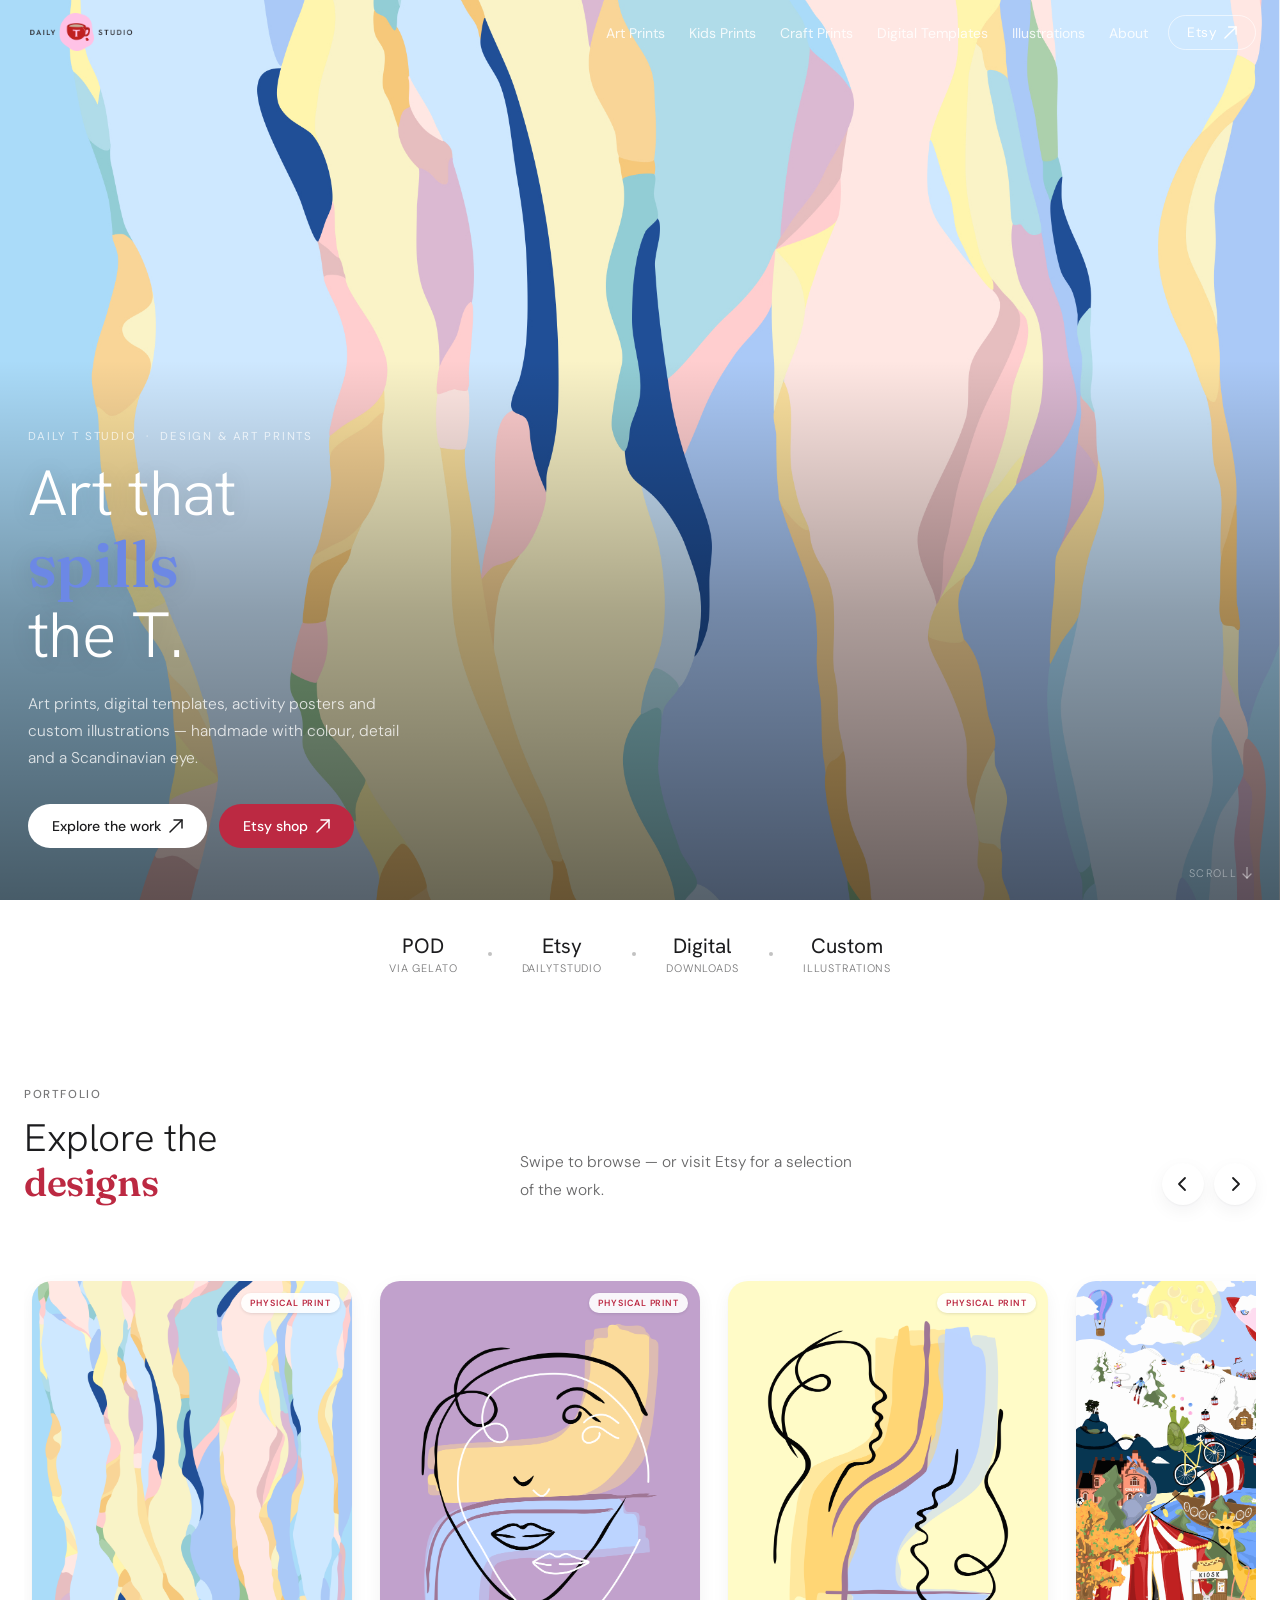
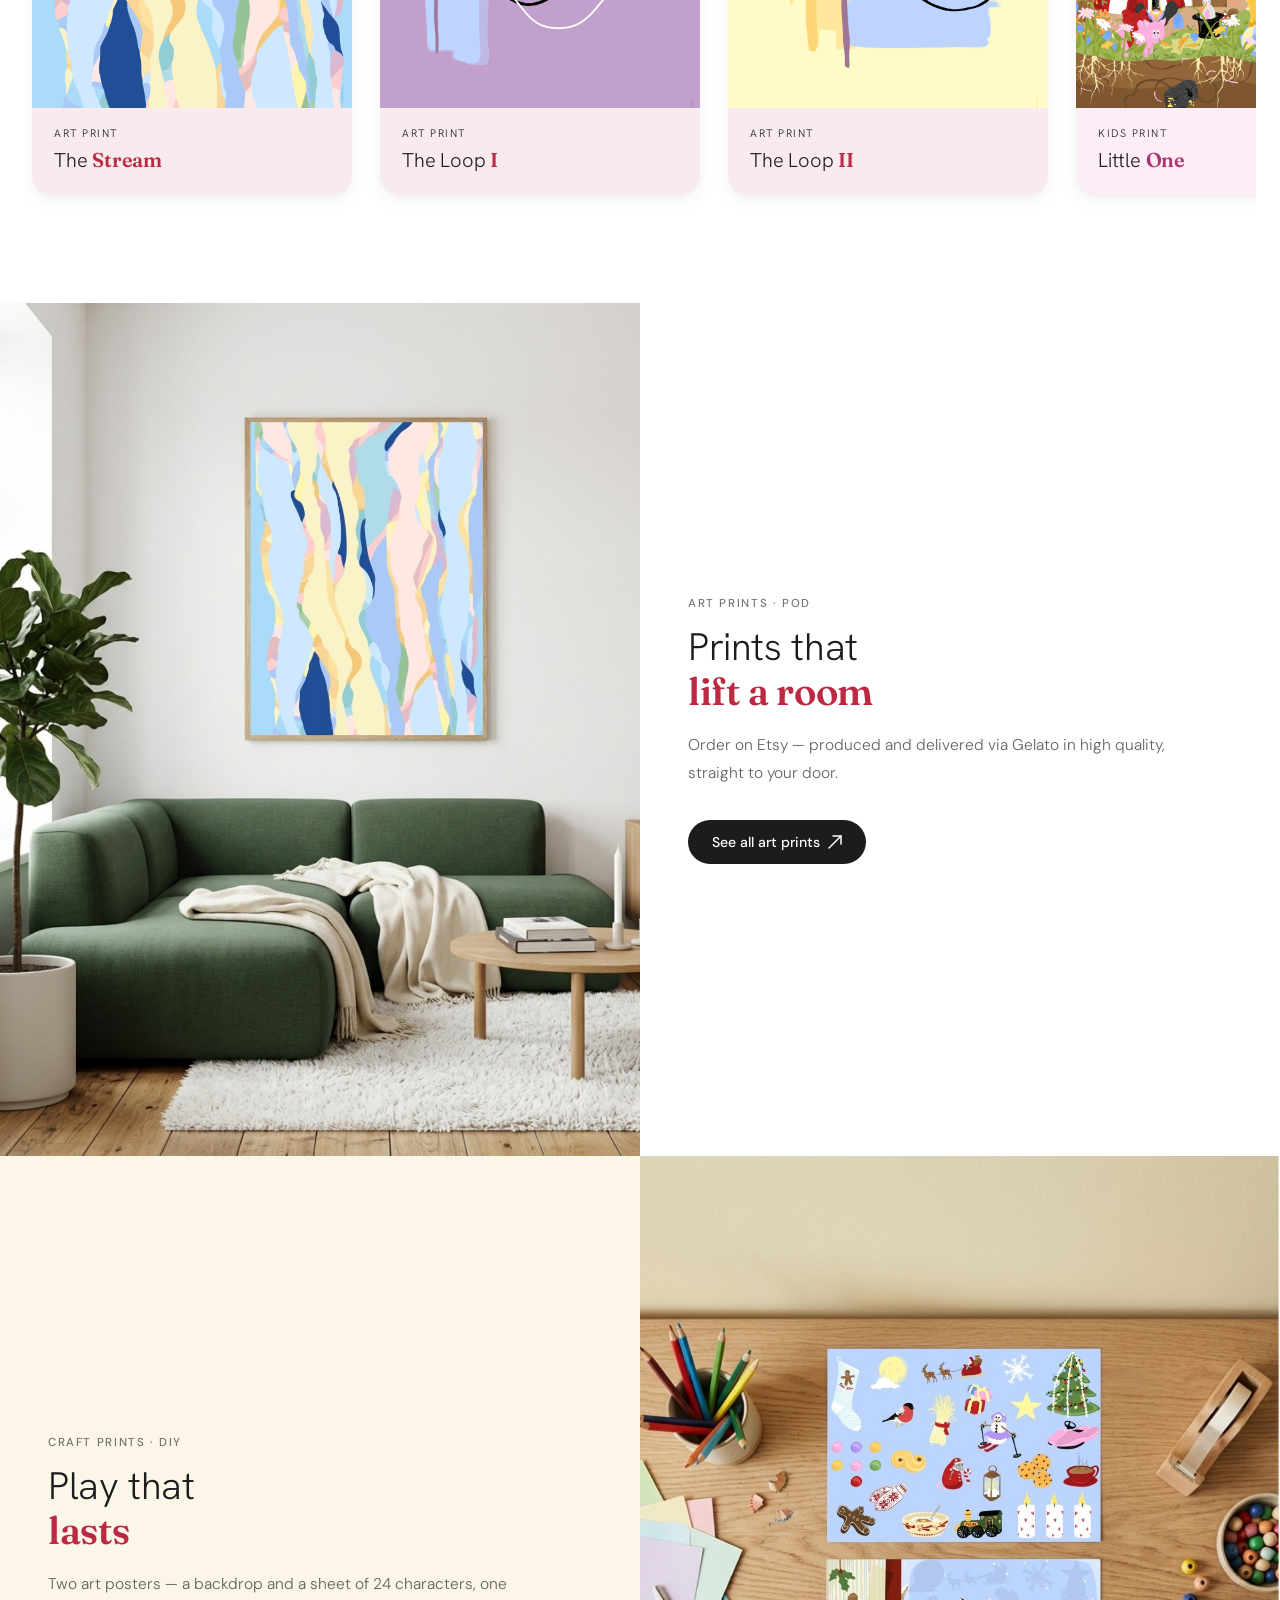
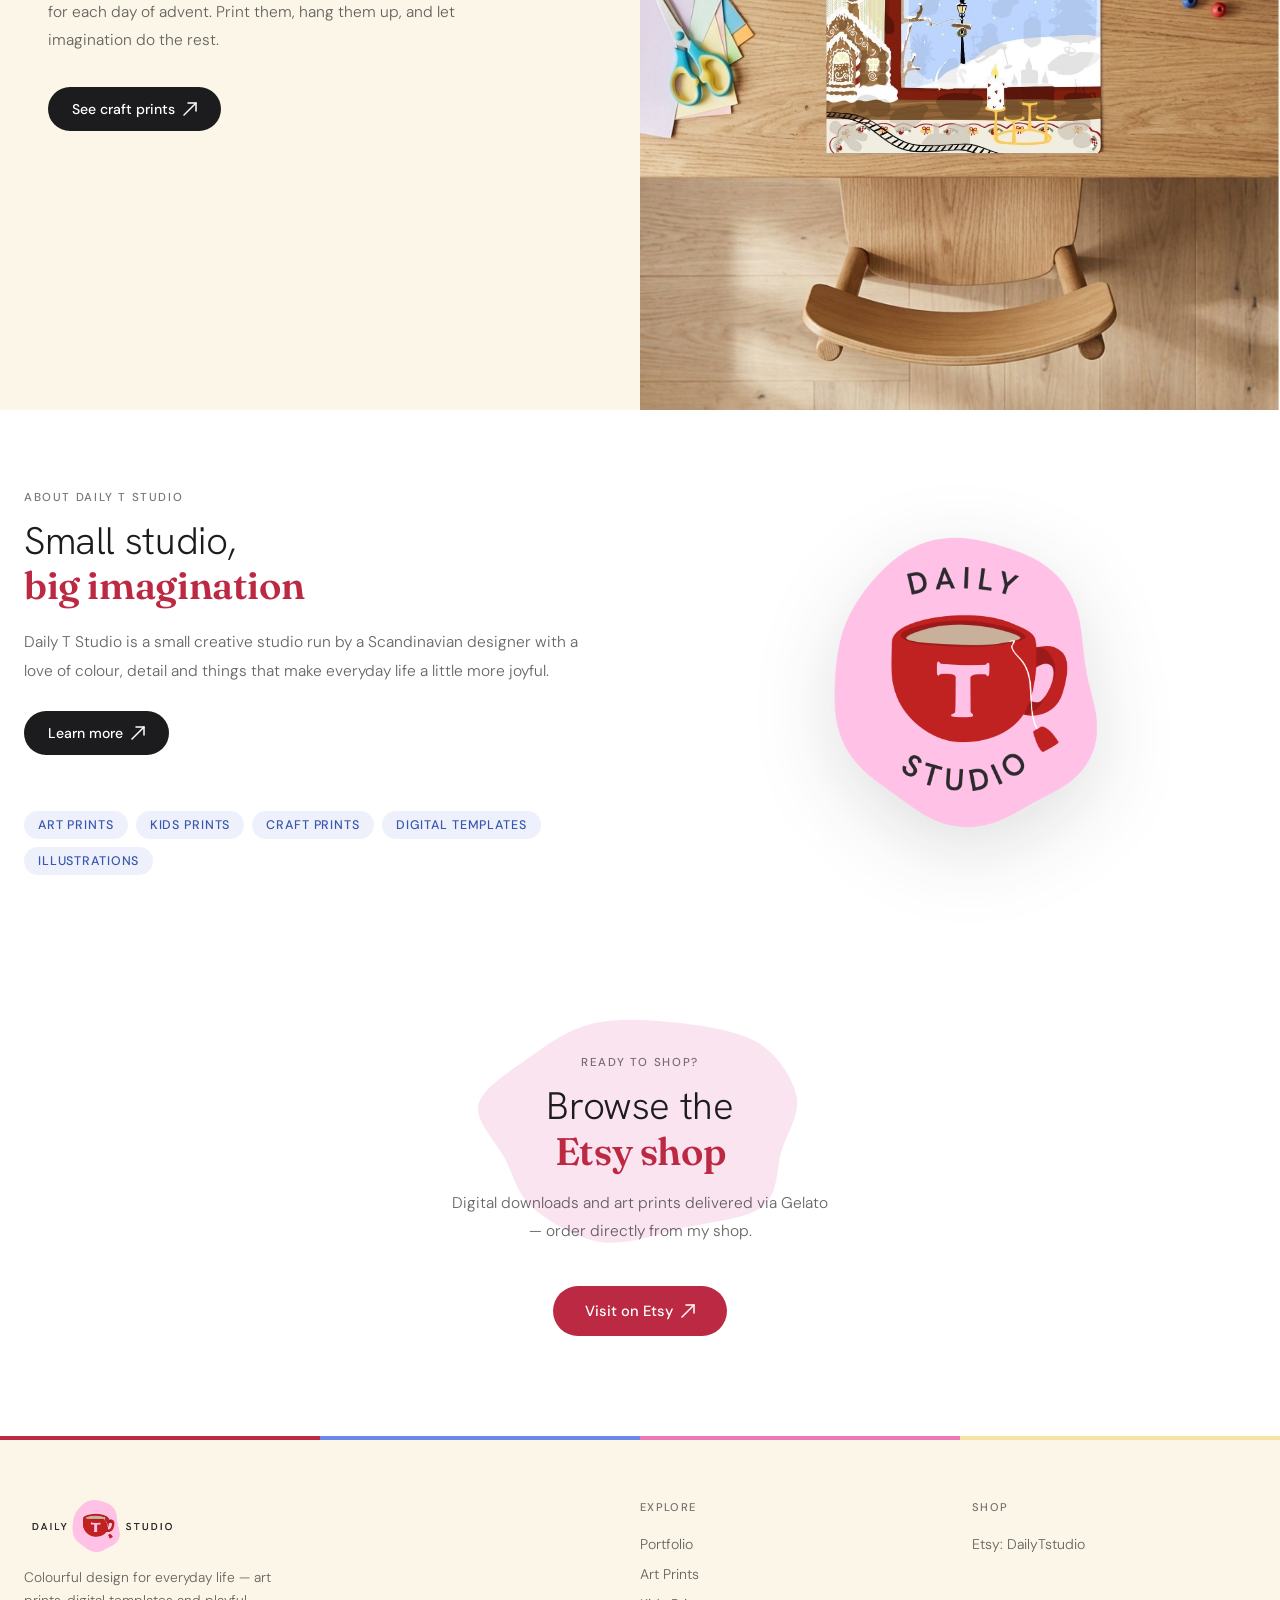
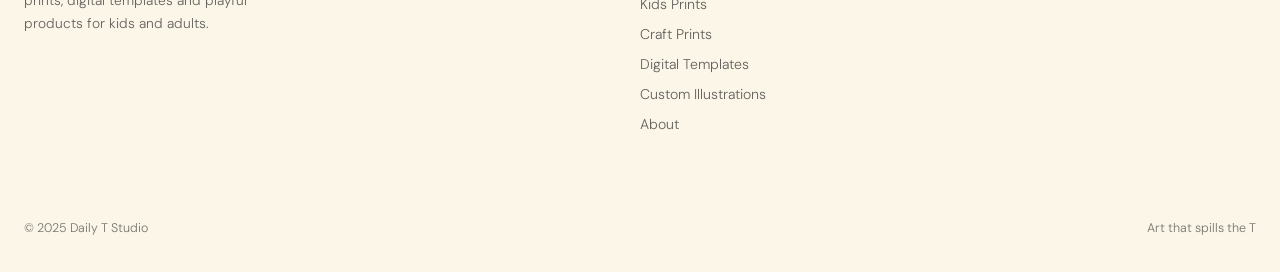
==== commit 0d7f2ece: "adjusted the whole palette" ====
--- a/index.html
+++ b/index.html
@@ -3,6 +3,7 @@
 <head>
   <meta charset="UTF-8"/>
   <meta name="viewport" content="width=device-width, initial-scale=1.0"/>
+<meta name="theme-color" content="#BC2942"/>
   <meta http-equiv="Content-Security-Policy" content="upgrade-insecure-requests"/>
   <script>document.documentElement.classList.add('js');</script>
   <meta name="color-scheme" content="light only"/>
@@ -68,13 +69,13 @@
     .hero-content { position:absolute; bottom:0; left:0; right:0; padding:0 28px 52px; color:#fff; }
     .hero-kicker { font-size:0.72rem; font-weight:400; letter-spacing:.16em; text-transform:uppercase; color:rgba(255,255,255,0.7); margin-bottom:14px; display:block; }
     .hero-title { font-family:'Hanken Grotesk', sans-serif; font-size:clamp(2.4rem,7vw,4rem); font-weight:300; letter-spacing:-0.01em; line-height:1.1; color:#fff; margin-bottom:20px; text-shadow:0 2px 24px rgba(0,0,0,0.15); }
-    .hero-title em { font-style:normal; font-weight:600; color:var(--brand-red); }
+    .hero-title em { font-style:normal; font-weight:600; color:var(--brand-blue); }
     .hero-desc { font-size:0.97rem; line-height:1.75; color:rgba(255,255,255,0.8); max-width:400px; margin-bottom:32px; }
     .hero-actions { display:flex; align-items:center; gap:12px; flex-wrap:wrap; }
     .btn-white { display:inline-flex; align-items:center; gap:8px; background:#fff; color:#1C1C1E; font-size:0.88rem; font-weight:500; padding:13px 24px; border-radius:50px; text-decoration:none; white-space:nowrap; transition:opacity .2s,transform .2s; }
     .btn-white:hover { opacity:.88; transform:translateY(-1px); }
     .btn-etsy-hero { display:inline-flex; align-items:center; gap:8px; background:var(--brand-red); color:#fff; font-size:0.88rem; font-weight:500; padding:13px 24px; border-radius:50px; text-decoration:none; white-space:nowrap; transition:opacity .2s,transform .2s; }
-    .btn-etsy-hero:hover { opacity:.88; transform:translateY(-1px); }
+    .btn-etsy-hero:hover { background:var(--cherry-deep); transform:translateY(-1px); }
     .hero-scroll-hint { position:absolute; bottom:20px; right:28px; font-size:0.68rem; letter-spacing:.12em; text-transform:uppercase; color:rgba(255,255,255,0.45); animation:bounce 2.4s ease-in-out infinite; display:flex; align-items:center; gap:5px; }
     @keyframes bounce { 0%,100%{transform:translateY(0)} 50%{transform:translateY(5px)} }
     @media (prefers-reduced-motion: reduce) {
@@ -88,9 +89,12 @@
     .stat-num { font-family:'Hanken Grotesk', sans-serif; font-size:1.3rem; font-weight:400; white-space:nowrap; }
     .stat-lbl { font-size:0.68rem; letter-spacing:.08em; text-transform:uppercase; color:var(--ink-muted); margin-top:2px; white-space:nowrap; }
     @media(max-width:560px) {
-      .stats-bar { gap:8px 0; padding:24px 16px; }
-      .stat { flex:0 0 50%; padding:10px 4px; }
+      .stats-bar { display:grid; grid-template-columns:1fr 1fr; gap:0; padding:10px 20px; }
+      .stat { padding:18px 4px; }
       .stat-div { display:none; }
+      /* subtle hairline cross so the four stats feel anchored */
+      .stat:nth-child(1), .stat:nth-child(3) { border-bottom:1px solid var(--rule); }
+      .stat:nth-child(1), .stat:nth-child(5) { border-right:1px solid var(--rule); }
     }
 
     /* HORIZONTAL CAROUSEL */
@@ -110,12 +114,23 @@
     .card-name { font-family:'Hanken Grotesk', sans-serif; font-size:1.25rem; font-weight:300; letter-spacing:-0.01em; line-height:1.25; color:var(--ink); }
     .card-name em { font-family:'Fraunces', serif; font-style:normal; font-weight:600; }
     .carousel-dots { display:flex; justify-content:center; gap:8px; padding:4px 0 8px; }
-    .dot { width:6px; height:6px; border-radius:50%; background:rgba(28,28,30,0.15); border:none; padding:9px; box-sizing:content-box; background-clip:content-box; cursor:pointer; transition:background .25s,transform .25s; }
-    .dot.active { background:#1C1C1E; transform:scale(1.4); }
+    .dot { width:5px; height:5px; border-radius:50%; background:rgba(28,28,30,0.15); border:none; padding:9px; box-sizing:content-box; background-clip:content-box; cursor:pointer; transition:background .25s,transform .25s; }
+    .dot.active { background:#1C1C1E; transform:scale(1.15); }
+    /* Desktop carousel nav arrows */
+    .carousel-nav { display:none; align-items:center; gap:10px; }
+    .cnav-btn {
+      width:42px; height:42px; border-radius:50%; border:none; cursor:pointer;
+      background:#fff; box-shadow:var(--shadow);
+      display:flex; align-items:center; justify-content:center;
+      transition:box-shadow .2s, transform .2s, opacity .2s;
+    }
+    .cnav-btn:hover { box-shadow:var(--shadow-lg); transform:translateY(-1px); }
+    .cnav-btn:disabled { opacity:.35; cursor:default; transform:none; box-shadow:var(--shadow); }
     @media(min-width:900px) {
-      .carousel-track { display:flex; flex-wrap:wrap; justify-content:center; overflow:visible; scroll-snap-type:none; width:auto; margin-left:0; padding:30px 0 12px; gap:40px 28px; }
-      .card { flex:0 0 320px; max-width:320px; scroll-snap-align:none; }
+      .carousel-track { gap:28px; padding:36px 8px 28px; width:auto; margin-left:0; scroll-padding-left:8px; }
+      .card { flex:0 0 320px; max-width:320px; }
       .carousel-dots { display:none; }
+      .carousel-nav { display:flex; }
     }
 
     /* SPLIT */
@@ -141,6 +156,7 @@
     .about-text p { font-size:0.97rem; line-height:1.85; color:var(--ink-soft); margin-bottom:18px; }
     .about-tags { display:flex; flex-wrap:wrap; gap:8px; margin-top:28px; }
     .about-tag { display:inline-flex !important; align-items:center; font-size:0.78rem; font-weight:500; letter-spacing:0.07em; text-transform:uppercase; padding:6px 14px !important; border-radius:50px !important; margin-bottom:0 !important; text-decoration:none; cursor:pointer; transition:opacity .2s, transform .2s; }
+    .about-tag { background:var(--tint-blue); color:var(--brand-blue-deep); }
     .about-tag:hover { opacity:.78; transform:translateY(-2px); }
     .about-logo { width:min(340px,82vw); margin:0 auto; display:block; }
     .about-logo img { width:100%; height:auto; display:block; filter:drop-shadow(0 22px 40px rgba(28,28,30,.14)); }
@@ -189,7 +205,7 @@
 <main id="main">
 
 <section class="hero">
-  <img class="hero-bg" src="images/silken-currents.jpeg" alt="Silken Currents — abstract pastel art print" width="1920" height="1080" fetchpriority="high"/>
+  <img class="hero-bg" src="images/silken-currents.jpeg" alt="The Stream — abstract pastel art print" width="1920" height="1080" fetchpriority="high"/>
   <div class="hero-overlay"></div>
   <div class="hero-content">
     <span class="hero-kicker">Daily T Studio &nbsp;·&nbsp; Design &amp; Art Prints</span>
@@ -221,78 +237,82 @@
       <h2 class="sec-title">Explore the<br/><em>designs</em></h2>
     </div>
     <p class="reveal d1" style="font-size:0.97rem;line-height:1.8;color:var(--ink-soft);max-width:340px;">Swipe to browse — or visit Etsy for a selection of the work.</p>
+    <div class="carousel-nav" aria-hidden="false">
+      <button class="cnav-btn" id="track-prev" aria-label="Previous designs"><svg width="16" height="16" viewBox="0 0 16 16" fill="none" aria-hidden="true"><polyline points="10,2 4,8 10,14" stroke="#1C1C1E" stroke-width="1.8" stroke-linecap="round" stroke-linejoin="round"/></svg></button>
+      <button class="cnav-btn" id="track-next" aria-label="Next designs"><svg width="16" height="16" viewBox="0 0 16 16" fill="none" aria-hidden="true"><polyline points="6,2 12,8 6,14" stroke="#1C1C1E" stroke-width="1.8" stroke-linecap="round" stroke-linejoin="round"/></svg></button>
+    </div>
   </div>
 
   <div class="carousel-track" id="track">
 
     <a href="pages/art-prints.html" class="card">
       <div class="card-img">
-        <span class="fmt" style="color:#F7AE00;">Physical print</span>
-        <img src="images/1412-preview.png" alt="Silken Currents — abstract pastel art print" width="1000" height="1400" loading="lazy"/>
-      </div>
-      <div class="card-body" style="background:#FFF8E8;">
+        <span class="fmt" style="color:var(--brand-red);">Physical print</span>
+        <img src="images/1412-preview.png" alt="The Stream — abstract pastel art print" width="1000" height="1400" loading="lazy"/>
+      </div>
+      <div class="card-body" style="background:var(--tint-red);">
         <div class="kick">Art Print</div>
-        <div class="card-name">Silken <em style="color:#F7AE00;">Currents</em></div>
+        <div class="card-name">The <em style="color:var(--brand-red);">Stream</em></div>
       </div>
     </a>
     <a href="pages/art-prints.html" class="card">
       <div class="card-img">
-        <span class="fmt" style="color:#F7AE00;">Physical print</span>
-        <img src="images/loopI-preview.png" alt="Loop I — single-line face art print" width="1000" height="1400" loading="lazy"/>
-      </div>
-      <div class="card-body" style="background:#FFF8E8;">
+        <span class="fmt" style="color:var(--brand-red);">Physical print</span>
+        <img src="images/loopI-preview.png" alt="The Loop I — single-line face art print" width="1000" height="1400" loading="lazy"/>
+      </div>
+      <div class="card-body" style="background:var(--tint-red);">
         <div class="kick">Art Print</div>
-        <div class="card-name">Loop <em style="color:#F7AE00;">I</em></div>
+        <div class="card-name">The Loop <em style="color:var(--brand-red);">I</em></div>
       </div>
     </a>
     <a href="pages/art-prints.html" class="card">
       <div class="card-img">
-        <span class="fmt" style="color:#F7AE00;">Physical print</span>
-        <img src="images/loopII-preview.png" alt="Loop II — single-line faces art print" width="1000" height="1400" loading="lazy"/>
-      </div>
-      <div class="card-body" style="background:#FFF8E8;">
+        <span class="fmt" style="color:var(--brand-red);">Physical print</span>
+        <img src="images/loopII-preview.png" alt="The Loop II — single-line faces art print" width="1000" height="1400" loading="lazy"/>
+      </div>
+      <div class="card-body" style="background:var(--tint-red);">
         <div class="kick">Art Print</div>
-        <div class="card-name">Loop <em style="color:#F7AE00;">II</em></div>
+        <div class="card-name">The Loop <em style="color:var(--brand-red);">II</em></div>
       </div>
     </a>
     <a href="pages/kids-prints.html" class="card">
       <div class="card-img">
-        <span class="fmt" style="color:#783CFA;">Physical print</span>
-        <img src="images/ada-preview.png" alt="A Big Small World — whimsical kids art print" width="1000" height="1400" loading="lazy"/>
-      </div>
-      <div class="card-body" style="background:#F5F1FE;">
+        <span class="fmt" style="color:var(--brand-pink-deep);">Physical print</span>
+        <img src="images/ada-preview.png" alt="Little One — whimsical kids art print" width="1000" height="1400" loading="lazy"/>
+      </div>
+      <div class="card-body" style="background:var(--tint-pink);">
         <div class="kick">Kids Print</div>
-        <div class="card-name">A Big Small <em style="color:#783CFA;">World</em></div>
+        <div class="card-name">Little <em style="color:var(--brand-pink-deep);">One</em></div>
       </div>
     </a>
     <a href="pages/craft-prints.html" class="card">
       <div class="card-img">
-        <span class="fmt" style="color:#5596F5;">Physical print</span>
-        <img src="images/advent-preview.png" alt="Advent — DIY Christmas activity poster" width="1000" height="1400" loading="lazy"/>
-      </div>
-      <div class="card-body" style="background:#F4F8FE;">
-        <div class="kick">Activity Poster</div>
-        <div class="card-name"><em style="color:#5596F5;">Advent</em></div>
+        <span class="fmt" style="color:var(--brand-blue-deep);">Physical print</span>
+        <img src="images/advent-preview.png" alt="24 of Advent — DIY Christmas craft print" width="1000" height="1400" loading="lazy"/>
+      </div>
+      <div class="card-body" style="background:var(--tint-blue);">
+        <div class="kick">Craft Print</div>
+        <div class="card-name">24 of <em style="color:var(--brand-blue-deep);">Advent</em></div>
       </div>
     </a>
     <a href="pages/digital-templates.html" class="card">
       <div class="card-img">
-        <span class="fmt" style="color:#FF5523;">Digital download</span>
-        <img src="images/birthday-preview.png" alt="Birthday invitation template" width="1000" height="1400" loading="lazy"/>
-      </div>
-      <div class="card-body" style="background:#FFF2EE;">
+        <span class="fmt" style="color:var(--brand-pink-deep);">Digital download</span>
+        <img src="images/birthday-preview.png" alt="Happy Birthday invitation template" width="1000" height="1400" loading="lazy"/>
+      </div>
+      <div class="card-body" style="background:var(--tint-pink);">
         <div class="kick">Template</div>
-        <div class="card-name">Birthday <em style="color:#FF5523;">Invite</em></div>
+        <div class="card-name">Happy <em style="color:var(--brand-pink-deep);">Birthday</em></div>
       </div>
     </a>
     <a href="pages/illustrations.html" class="card">
       <div class="card-img">
-        <span class="fmt" style="color:#1363E8;">Commission</span>
+        <span class="fmt" style="color:var(--brand-blue-deep);">Commission</span>
         <img src="images/sleepy-preview.png" alt="Konka illustration — Sleepy character" width="1000" height="1400" loading="lazy"/>
       </div>
-      <div class="card-body" style="background:#EBF2FD;">
+      <div class="card-body" style="background:var(--tint-blue);">
         <div class="kick">Illustration</div>
-        <div class="card-name">Konka — <em style="color:#1363E8;">Sleepy</em></div>
+        <div class="card-name">Konka — <em style="color:var(--brand-blue-deep);">Sleepy</em></div>
       </div>
     </a>
 
@@ -310,7 +330,7 @@
 </section>
 
 <div class="split" id="prints">
-  <div class="split-img"><img src="images/silken-stue.jpeg" alt="Silken Currents in a living room" width="900" height="900" loading="lazy"/></div>
+  <div class="split-img"><img src="images/silken-stue.jpeg" alt="The Stream in a living room" width="900" height="900" loading="lazy"/></div>
   <div class="split-text">
     <span class="kicker">Art Prints · POD</span>
     <h2 class="sec-title" style="margin-bottom:18px;">Prints that<br/><em>lift a room</em></h2>
@@ -325,7 +345,7 @@
     <span class="kicker">Craft Prints · DIY</span>
     <h2 class="sec-title" style="margin-bottom:18px;">Play that<br/><em>lasts</em></h2>
     <p class="sec-desc" style="margin-bottom:32px;">Two art posters — a backdrop and a sheet of 24 characters, one for each day of advent. Print them, hang them up, and let imagination do the rest.</p>
-    <a href="pages/craft-prints.html" class="btn-dark" style="align-self:flex-start;">See activity posters <svg width="14" height="14" viewBox="0 0 14 14" fill="none" style="flex-shrink:0" aria-hidden="true"><line x1="1" y1="13" x2="13" y2="1" stroke="currentColor" stroke-width="1.5" stroke-linecap="round"/><polyline points="5,1 13,1 13,9" fill="none" stroke="currentColor" stroke-width="1.5" stroke-linecap="round" stroke-linejoin="round"/></svg></a>
+    <a href="pages/craft-prints.html" class="btn-dark" style="align-self:flex-start;">See craft prints <svg width="14" height="14" viewBox="0 0 14 14" fill="none" style="flex-shrink:0" aria-hidden="true"><line x1="1" y1="13" x2="13" y2="1" stroke="currentColor" stroke-width="1.5" stroke-linecap="round"/><polyline points="5,1 13,1 13,9" fill="none" stroke="currentColor" stroke-width="1.5" stroke-linecap="round" stroke-linejoin="round"/></svg></a>
   </div>
 </div>
 
@@ -337,11 +357,11 @@
       <p>Daily T Studio is a small creative studio run by a Scandinavian designer with a love of colour, detail and things that make everyday life a little more joyful.</p>
       <a href="pages/about.html" class="btn-dark" style="align-self:flex-start;margin-top:8px;margin-bottom:28px;">Learn more <svg width="14" height="14" viewBox="0 0 14 14" fill="none" style="flex-shrink:0" aria-hidden="true"><line x1="1" y1="13" x2="13" y2="1" stroke="currentColor" stroke-width="1.5" stroke-linecap="round"/><polyline points="5,1 13,1 13,9" fill="none" stroke="currentColor" stroke-width="1.5" stroke-linecap="round" stroke-linejoin="round"/></svg></a>
       <div class="about-tags">
-        <a href="pages/art-prints.html" class="about-tag tag-a">Art Prints</a>
-        <a href="pages/kids-prints.html" class="about-tag tag-d">Kids Prints</a>
-        <a href="pages/craft-prints.html" class="about-tag tag-c">Craft Prints</a>
-        <a href="pages/digital-templates.html" class="about-tag tag-b">Digital Templates</a>
-        <a href="pages/illustrations.html" class="about-tag tag-e">Illustrations</a>
+        <a href="pages/art-prints.html" class="about-tag">Art Prints</a>
+        <a href="pages/kids-prints.html" class="about-tag">Kids Prints</a>
+        <a href="pages/craft-prints.html" class="about-tag">Craft Prints</a>
+        <a href="pages/digital-templates.html" class="about-tag">Digital Templates</a>
+        <a href="pages/illustrations.html" class="about-tag">Illustrations</a>
       </div>
     </div>
     <div class="reveal d1">
@@ -354,7 +374,7 @@
   <span class="kicker" style="display:block;margin-bottom:14px;">Ready to shop?</span>
   <h2 class="sec-title reveal blob-bg">Browse the<br/><em>Etsy shop</em></h2>
   <p class="reveal d1">Digital downloads and art prints delivered via Gelato — order directly from my shop.</p>
-  <a href="https://www.etsy.com/shop/DailyTstudio" target="_blank" rel="noopener" class="btn-etsy reveal d2">Visit DailyTstudio on Etsy <svg width="14" height="14" viewBox="0 0 14 14" fill="none" style="flex-shrink:0" aria-hidden="true"><line x1="1" y1="13" x2="13" y2="1" stroke="currentColor" stroke-width="1.5" stroke-linecap="round"/><polyline points="5,1 13,1 13,9" fill="none" stroke="currentColor" stroke-width="1.5" stroke-linecap="round" stroke-linejoin="round"/></svg></a>
+  <a href="https://www.etsy.com/shop/DailyTstudio" target="_blank" rel="noopener" class="btn-etsy reveal d2">Visit on Etsy <svg width="14" height="14" viewBox="0 0 14 14" fill="none" style="flex-shrink:0" aria-hidden="true"><line x1="1" y1="13" x2="13" y2="1" stroke="currentColor" stroke-width="1.5" stroke-linecap="round"/><polyline points="5,1 13,1 13,9" fill="none" stroke="currentColor" stroke-width="1.5" stroke-linecap="round" stroke-linejoin="round"/></svg></a>
 </section>
 
 </main>
--- a/style.css
+++ b/style.css
@@ -8,7 +8,7 @@
 
   /* ── Colours ── */
   --white:     #FFFFFF;
-  --off-white: #FAFAF8;
+  --off-white: var(--cream);   /* warm cream replaces neutral off-white */
   --ink:       #1C1C1E;
   --ink-soft:  rgba(28,28,30,0.68);
   --ink-muted: rgba(28,28,30,0.60);
@@ -22,15 +22,43 @@
   --yellow:    #FFF5AD;
   --peach:     #F9D597;
   --etsy:      #F1641E;
-  --brand-red: #C02121;   /* logo cup red */
-  --brand-pink:#FFAFDF;   /* soft logo pink — accents */
-  --blob:      #FFD4EC;   /* soft logo pink — decorative motif */
+
+  /* ════ Brand palette v2 — Cherry · Peony · Cornflower · Butter ════ */
+  --cherry:           #BC2942;   /* primary red — logo cup */
+  --cherry-deep:      #8A1E2E;   /* hover / dark accent */
+  --cherry-soft:      #D45E70;   /* decorative */
+  --cherry-tint:      #F9EBED;   /* card surface */
+  --peony:            #EA7BB8;   /* primary pink */
+  --peony-light:      #FFAFDF;   /* logo blob pink */
+  --peony-deep:       #AE3270;   /* text-safe pink */
+  --peony-soft:       #F49ACB;   /* decorative */
+  --peony-tint:       #FCEDF6;   /* card surface */
+  --cornflower:       #6C88E5;   /* secondary blue */
+  --cornflower-light: #A1B5ED;   /* decorative */
+  --cornflower-deep:  #3757AE;   /* text-safe blue */
+  --cornflower-tint:  #EEF1FC;   /* card surface */
+  --butter:           #F5E3A3;   /* warm surface — merch & strips */
+  --butter-strong:    #F0D67E;   /* decorative */
+  --butter-soft:      #F8ECC4;   /* soft warm surface */
+  --cream:            #FBF6E7;   /* very light butter — section background */
+
+  /* aliases used throughout the stylesheets */
+  --brand-red:        var(--cherry);
+  --brand-red-deep:   var(--cherry-deep);
+  --brand-pink:       var(--peony);
+  --brand-pink-light: var(--peony-light);
+  --brand-pink-deep:  var(--peony-deep);
+  --brand-blue:       var(--cornflower);
+  --brand-blue-deep:  var(--cornflower-deep);
+  --tint-pink:        var(--peony-tint);
+  --tint-blue:        var(--cornflower-tint);
+  --tint-red:         var(--cherry-tint);
+  --blob:             var(--peony-light);
 
   /* Per-page accent — overridden by body.page-* classes */
   --accent:        #9b6bad;  /* default = art-prints lilac */
   --accent-strong: #9b6bad;
   --accent-deep:   #9b6bad;
-  --accent-text:   #7a5689;
 
   /* Shadows */
   --shadow:    0 1px 2px rgba(28,28,30,0.04), 0 6px 18px rgba(28,28,30,0.05);
@@ -38,15 +66,15 @@
 }
 
 /* ── Per-page accent colours ── */
-body.page-index            { --accent: #FFAFDF; --accent-strong: #FFAFDF; --accent-deep:#C02121; --accent-text:#FF49B6; }
-body.page-art-prints       { --accent: #FFCB4F; --accent-strong: #FFCB4F; --accent-deep:#FFB94F; --accent-text:#E8A300; }
-body.page-kids-prints      { --accent: #B494F9; --accent-strong: #B494F9; --accent-deep:#9575DD; --accent-text:#6E2EF9; }
-body.page-craft-prints     { --accent: #AAC9F7; --accent-strong: #AAC9F7; --accent-deep:#6498ED; --accent-text:#488DF3; }
-body.page-templates        { --accent: #FF987A; --accent-strong: #FF987A; --accent-deep:#F18261; --accent-text:#FF4914; }
-body.page-illustrations    { --accent: #6498ED; --accent-strong: #6498ED; --accent-deep:#316DCE; --accent-text:#135ED8; }
-body.page-about            { --accent: #7CAF57; --accent-strong: #7CAF57; --accent-deep:#699548; --accent-text:#4B7030; }
-body.page-404              { --accent: #FFAFDF; --accent-strong: #FFAFDF; --accent-deep:#C02121; --accent-text:#FF49B6; }
-body.page-archive          { --accent: #d97b2a; --accent-strong: #d97b2a; --accent-deep:#C57A3A; --accent-text:#894A14; }
+body.page-index            { --accent: var(--brand-pink); --accent-strong: var(--brand-pink); --accent-deep: var(--brand-red); }
+body.page-art-prints       { --accent: var(--brand-red);  --accent-strong: var(--brand-red);  --accent-deep: var(--brand-red); }
+body.page-kids-prints      { --accent: var(--brand-pink); --accent-strong: var(--brand-pink-deep); --accent-deep: var(--brand-pink-deep); }
+body.page-craft-prints     { --accent: var(--brand-blue); --accent-strong: var(--brand-blue); --accent-deep: var(--brand-blue-deep); }
+body.page-templates        { --accent: var(--brand-pink); --accent-strong: var(--brand-pink-deep); --accent-deep: var(--brand-pink-deep); }
+body.page-illustrations    { --accent: var(--brand-blue); --accent-strong: var(--brand-blue); --accent-deep: var(--brand-blue-deep); }
+body.page-about            { --accent: var(--brand-pink); --accent-strong: var(--brand-pink-deep); --accent-deep: var(--brand-pink-deep); }
+body.page-404              { --accent: var(--brand-pink); --accent-strong: var(--brand-pink); --accent-deep: var(--brand-red); }
+body.page-archive          { --accent: var(--brand-blue); --accent-strong: var(--brand-blue); --accent-deep: var(--brand-blue-deep); }
 
 /* ── Skip link (accessibility) ── */
 .skip-link {
@@ -64,6 +92,8 @@
 html { scroll-behavior:smooth; }
 html, body { max-width:100%; overflow-x:hidden; background:#ffffff; -webkit-text-size-adjust:100%; text-size-adjust:100%; }
 img { max-width:100%; }
+::selection { background:var(--peony-light); color:var(--ink); }
+a, button { touch-action:manipulation; -webkit-tap-highlight-color:rgba(28,28,30,0.06); }
 body {
   font-family:'DM Sans', sans-serif;
   font-weight:300;
@@ -92,7 +122,7 @@
   font-size:0.68rem; font-weight:500; letter-spacing:.09em;
   text-transform:uppercase;
   padding:5px 12px; border-radius:50px;
-  border:1.5px solid var(--accent); color:var(--accent);
+  border:1.5px solid var(--accent-strong); color:var(--accent-strong);
   background:transparent; white-space:nowrap; line-height:1;
 }
 
@@ -138,7 +168,7 @@
   text-decoration:none; white-space:nowrap;
   transition:opacity .2s, transform .2s;
 }
-.btn-etsy:hover { opacity:.88; transform:translateY(-2px); }
+.btn-etsy:hover { background:var(--cherry-deep); transform:translateY(-2px); }
 
 /* "Coming soon" state — visually distinct from the active Etsy button.
    Muted outline + small Etsy-orange dot, non-clickable (rendered as a <span>). */
@@ -162,7 +192,7 @@
   text-decoration:none; white-space:nowrap;
   transition:opacity .2s;
 }
-.btn-etsy-sm:hover { opacity:.88; }
+.btn-etsy-sm:hover { background:var(--cherry-deep); }
 
 /* ── Typography helpers ── */
 .kicker {
@@ -175,7 +205,7 @@
   font-size:clamp(1.8rem,3vw,2.6rem);
   font-weight:300; line-height:1.15; letter-spacing:-0.01em; color:#1C1C1E;
 }
-.sec-title em { font-style:normal; color:var(--accent-text); font-weight:600; }
+.sec-title em { font-style:normal; color:var(--accent-deep); font-weight:600; }
 .sec-desc { font-size:0.97rem; line-height:1.8; color:var(--ink-soft); max-width:480px; }
 
 /* ── Layout helpers ── */
@@ -305,7 +335,7 @@
   padding:14px 28px; border-radius:50px;
   display:inline-flex; align-items:center; gap:10px;
 }
-.mobile-menu .menu-etsy:hover { opacity:.88; }
+.mobile-menu .menu-etsy:hover { background:var(--cherry-deep); }
 
 @media (max-width:760px) {
   .nav-links { display:none; }
@@ -324,7 +354,13 @@
    FOOTER
    ============================================================ */
 
-footer { background:var(--off-white); padding:64px 24px 36px; }
+footer { position:relative; background:var(--off-white); padding:64px 24px calc(36px + env(safe-area-inset-bottom, 0px)); }
+footer::before {
+  content:''; position:absolute; top:0; left:0; right:0; height:4px;
+  background:linear-gradient(to right,
+    var(--cherry) 0 25%, var(--cornflower) 25% 50%,
+    var(--peony) 50% 75%, var(--butter) 75% 100%);
+}
 .footer-top {
   display:grid; grid-template-columns:2fr 1fr 1fr;
   gap:48px; margin-bottom:40px;
@@ -336,7 +372,7 @@
   font-size:0.7rem; font-weight:500; letter-spacing:.12em;
   text-transform:uppercase; color:var(--ink-muted); margin-bottom:16px;
 }
-.footer-col a { display:block; font-size:0.88rem; color:var(--ink-soft); text-decoration:none; margin-bottom:10px; transition:color .2s; }
+.footer-col a { display:block; font-size:0.88rem; color:var(--ink-soft); text-decoration:none; padding:5px 0; margin-bottom:2px; transition:color .2s; }
 .footer-col a:hover { color:#1C1C1E; }
 .footer-bottom { display:flex; justify-content:space-between; flex-wrap:wrap; gap:8px; font-size:0.78rem; color:var(--ink-muted); }
 @media(max-width:640px) { .footer-top { grid-template-columns:1fr; gap:32px; } }
@@ -358,7 +394,7 @@
   font-size:clamp(2.2rem,5vw,3.5rem); font-weight:300; line-height:1.1; letter-spacing:-0.01em;
   margin-bottom:16px;
 }
-.page-header h1 em { font-style:normal; color:var(--accent-text); font-weight:600; }
+.page-header h1 em { font-style:normal; color:var(--accent-deep); font-weight:600; }
 .page-header p { font-size:1rem; line-height:1.75; color:var(--ink-soft); max-width:520px; }
 
 .breadcrumb {
@@ -381,12 +417,13 @@
 }
 .filter-btn {
   font-size:0.78rem; font-weight:500; letter-spacing:0.07em; text-transform:uppercase;
-  padding:8px 18px; border-radius:50px; border:1.5px solid var(--rule);
-  background:rgba(28,28,30,0.05); color:var(--ink-soft); cursor:pointer; transition:all .2s;
+  padding:9px 18px; border-radius:50px; border:none;
+  background:rgba(28,28,30,0.055); color:var(--ink-soft); cursor:pointer;
+  transition:background .2s, color .2s;
   font-family:'DM Sans',sans-serif;
 }
-.filter-btn:hover { border-color:var(--ink); color:var(--ink); }
-.filter-btn.active { background:#1C1C1E; border-color:#1C1C1E; color:#fff; }
+.filter-btn:hover { background:rgba(28,28,30,0.1); color:var(--ink); }
+.filter-btn.active { background:#1C1C1E; color:#fff; }
 
 /* ============================================================
    PRINT LIST + ROW — product display on collection pages
@@ -415,7 +452,7 @@
   font-size:clamp(1.7rem,2.6vw,2.4rem); font-weight:300; line-height:1.13; letter-spacing:-0.01em;
   margin-bottom:20px; color:#1C1C1E;
 }
-.print-title em { font-style:normal; color:var(--accent-text); font-weight:600; }
+.print-title em { font-style:normal; color:var(--accent-deep); font-weight:600; }
 .print-desc { font-size:0.96rem; line-height:1.84; color:var(--ink-soft); margin-bottom:20px; max-width:420px; }
 .print-meta { font-size:0.76rem; letter-spacing:.06em; text-transform:uppercase; color:var(--ink-muted); margin-bottom:28px; line-height:1.7; }
 .print-process-link { font-size:0.82rem; color:rgba(28,28,30,0.45); margin-bottom:10px; }
@@ -455,11 +492,11 @@
   display:flex; justify-content:center; gap:7px; z-index:10;
 }
 .cdot {
-  width:6px; height:6px; border-radius:50%;
-  background:rgba(255,255,255,0.5); border:none; padding:10px; box-sizing:content-box; background-clip:content-box;
+  width:5px; height:5px; border-radius:50%;
+  background:rgba(255,255,255,0.55); border:none; padding:10px; box-sizing:content-box; background-clip:content-box;
   cursor:pointer; transition:background .25s, transform .25s;
 }
-.cdot.active { background:#fff; transform:scale(1.45); }
+.cdot.active { background:#fff; transform:scale(1.15); }
 
 @media (prefers-reduced-motion: reduce) {
   .carousel-slides { transition:none; }
@@ -470,7 +507,7 @@
    ============================================================ */
 
 .diy-strip {
-  background:var(--off-white);
+  background:var(--butter-soft);
   padding:56px 24px;
   margin:0 -24px 0 -24px;
 }
@@ -494,33 +531,42 @@
 .diy-strip-text { display:flex; flex-direction:column; align-items:flex-start; }
 .diy-strip-kicker {
   font-size:0.7rem; font-weight:600; letter-spacing:.12em; text-transform:uppercase;
-  color:var(--accent-strong); margin-bottom:14px;
+  color:var(--cherry); margin-bottom:14px;
   display:flex; align-items:center; gap:8px;
 }
 .diy-strip-kicker::before {
-  content:''; width:24px; height:1px; background:var(--accent-strong);
+  content:''; width:24px; height:1px; background:var(--cherry);
 }
 .diy-strip-heading {
   font-family:'Hanken Grotesk', sans-serif;
   font-size:clamp(1.4rem,2.2vw,1.9rem); font-weight:300; line-height:1.2;
   margin-bottom:12px; color:#1C1C1E;
 }
-.diy-strip-heading em { font-style:normal; color:var(--accent-text); font-weight:600; }
+.diy-strip-heading em { font-style:normal; color:var(--cherry); font-weight:600; }
 .diy-strip-desc {
   font-size:0.93rem; line-height:1.75; color:var(--ink-soft);
   margin-bottom:20px; max-width:440px;
 }
 .diy-strip-steps {
-  display:flex; flex-wrap:wrap; gap:10px;
+  display:flex; flex-wrap:wrap; align-items:center; gap:6px 4px;
   margin-bottom:0;
 }
 .diy-strip-step {
-  display:inline-flex; align-items:center; gap:7px;
+  display:inline-flex; align-items:center; gap:8px;
   font-size:0.78rem; color:var(--ink-soft);
-  background:#fff; padding:7px 13px; border-radius:50px;
+  background:#fff; padding:6px 13px 6px 6px; border-radius:50px;
   box-shadow:0 1px 4px rgba(28,28,30,0.04);
 }
-.diy-strip-step-icon { font-size:0.9rem; flex-shrink:0; }
+.diy-strip-step-num {
+  width:20px; height:20px; border-radius:50%; flex-shrink:0;
+  background:var(--cherry); color:#fff;
+  font-size:0.66rem; font-weight:600; font-family:'Hanken Grotesk',sans-serif;
+  display:inline-flex; align-items:center; justify-content:center;
+}
+.diy-strip-step-arrow {
+  color:var(--ink-muted); opacity:.5; flex-shrink:0;
+  display:inline-flex; align-items:center; padding:0 2px;
+}
 
 /* ============================================================
    HOW-IT-WORKS SECTION
@@ -550,7 +596,7 @@
 .cta-section { background:#fff; text-align:center; padding:80px 24px; }
 .cta-section.alt { background:var(--off-white); }
 .cta-section .sec-title { max-width:480px; margin:0 auto 16px; }
-.cta-section .sec-title em { font-style:normal; color:var(--accent-text); }
+.cta-section .sec-title em { font-style:normal; color:var(--accent-deep); }
 .cta-section > p { font-size:0.97rem; color:var(--ink-soft); line-height:1.8; max-width:360px; margin:0 auto 36px; }
 
 /* ============================================================
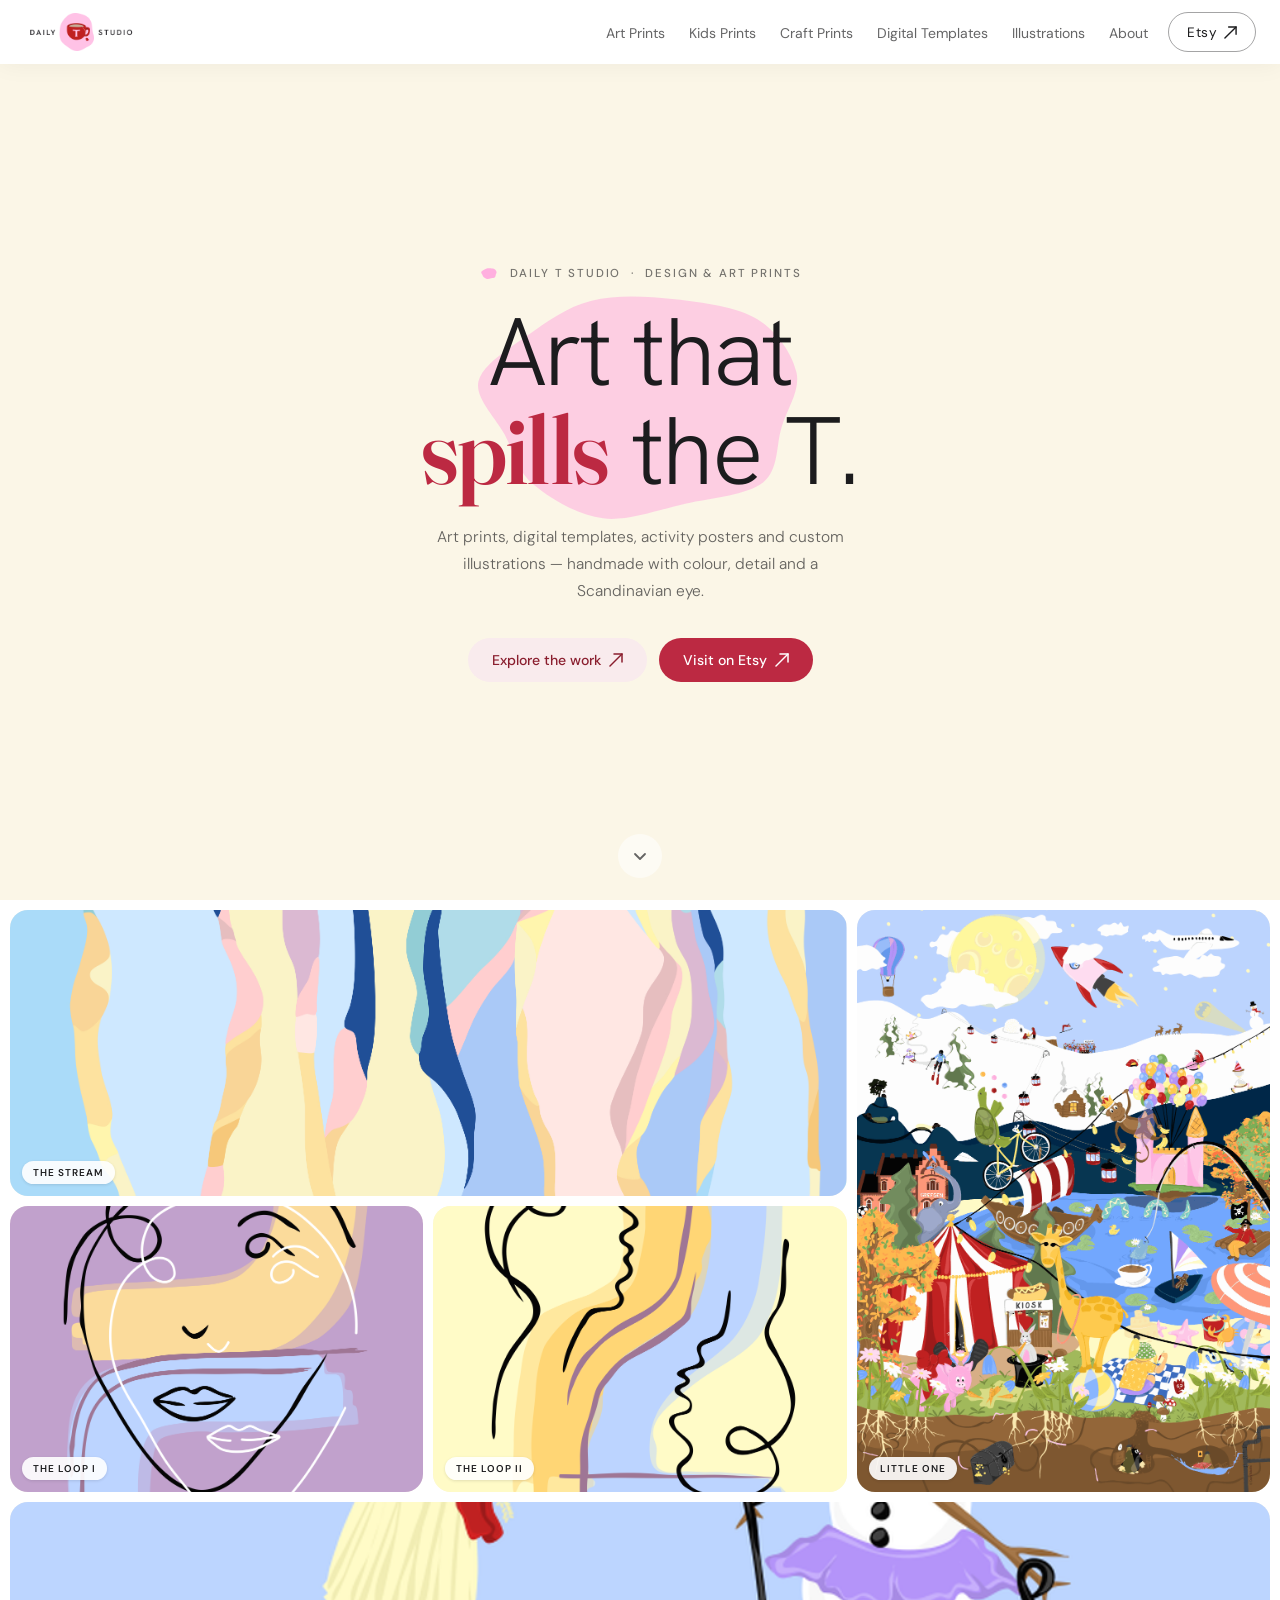
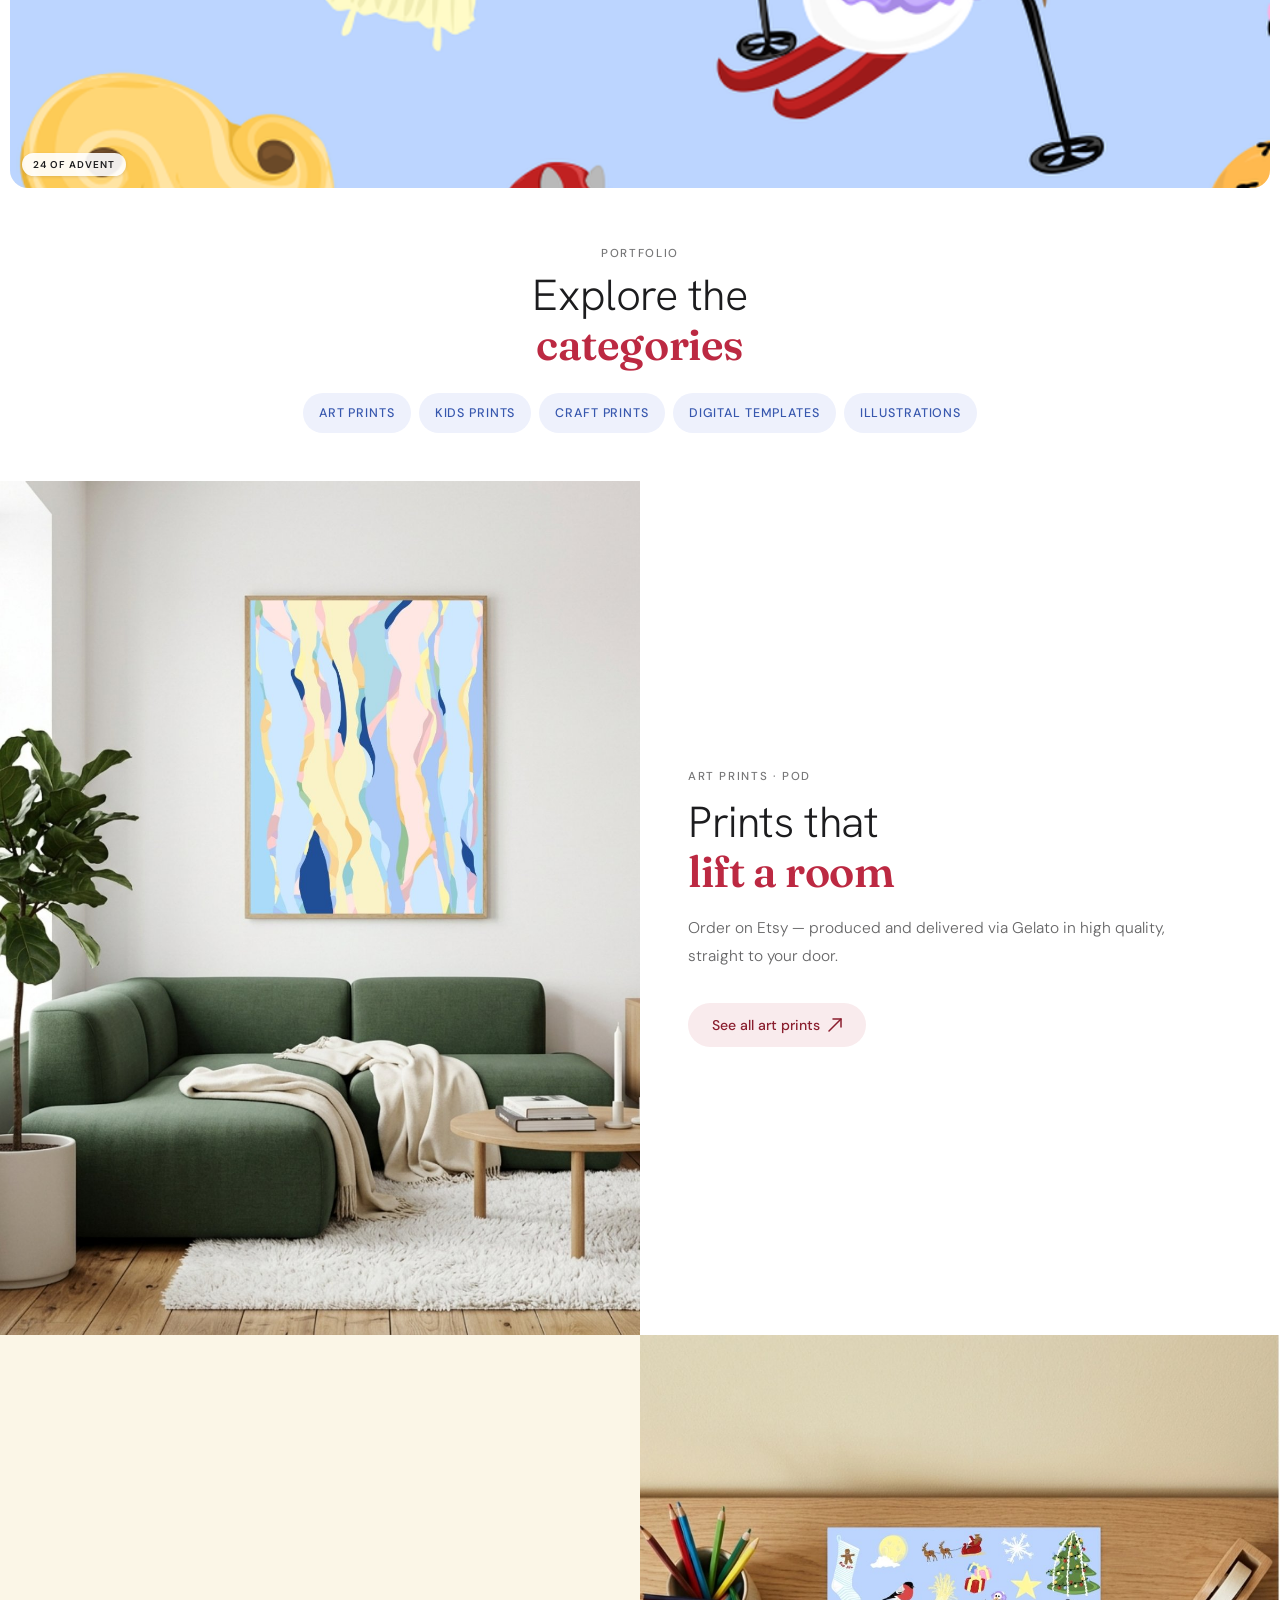
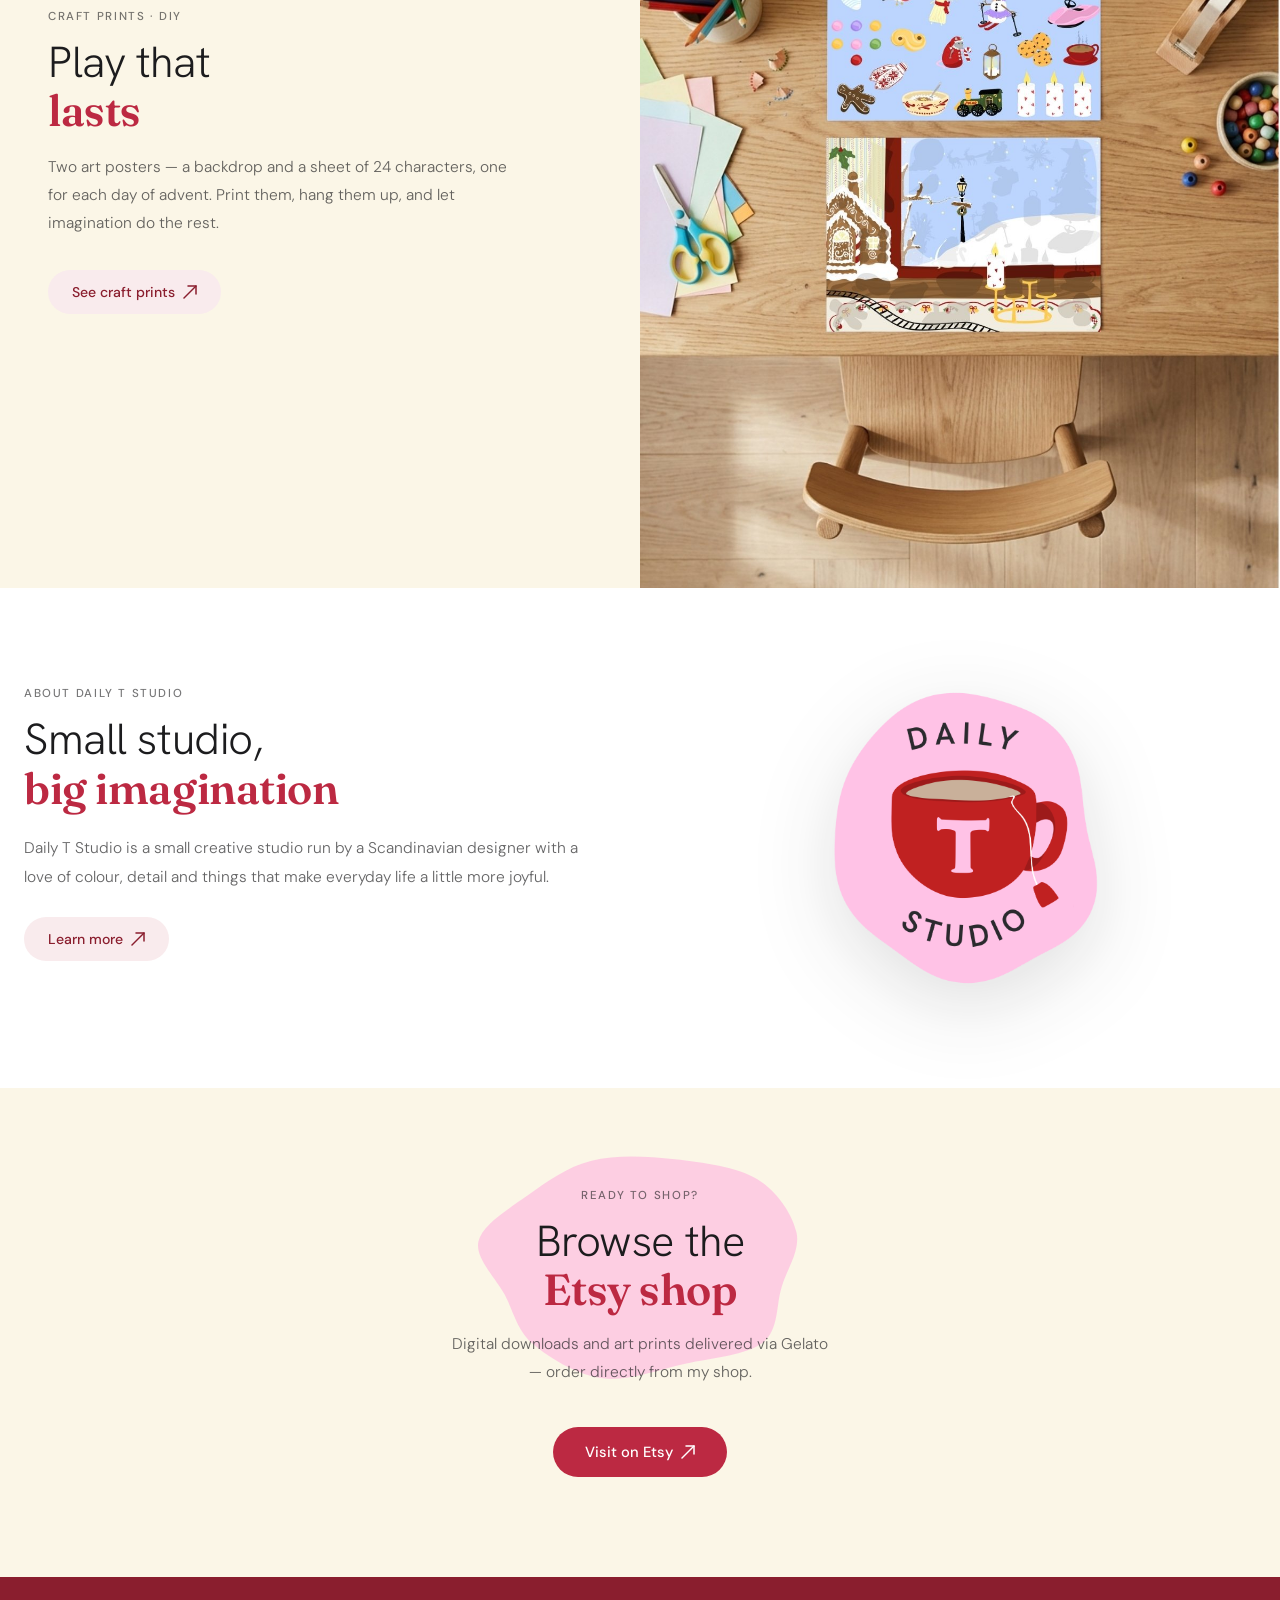
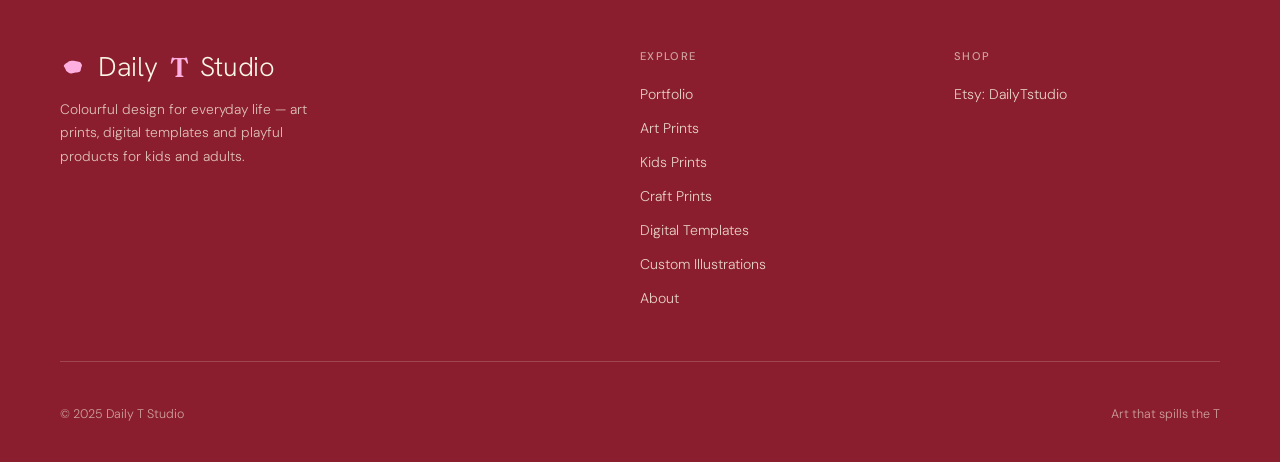
==== commit 59f16086: "Design update with palette and mosaic" ====
--- a/index.html
+++ b/index.html
@@ -60,80 +60,111 @@
   <link rel="stylesheet" href="style.css"/>
   <script src="js/site.js" defer></script>
   <style>
-    /* ── Page-specific: index hero, stats, work carousel, splits, about ── */
-
-    /* HERO */
-    .hero { position:relative; width:100%; height:100svh; min-height:500px; overflow:hidden; background:#b8d4e8; }
-    .hero-bg { position:absolute; inset:0; width:100%; height:100%; display:block; object-fit:cover; object-position:center; }
-    .hero-overlay { position:absolute; inset:0; background:linear-gradient(to bottom,rgba(0,0,0,0) 0%,rgba(0,0,0,0) 40%,rgba(0,0,0,0.32) 68%,rgba(0,0,0,0.58) 100%); }
-    .hero-content { position:absolute; bottom:0; left:0; right:0; padding:0 28px 52px; color:#fff; }
-    .hero-kicker { font-size:0.72rem; font-weight:400; letter-spacing:.16em; text-transform:uppercase; color:rgba(255,255,255,0.7); margin-bottom:14px; display:block; }
-    .hero-title { font-family:'Hanken Grotesk', sans-serif; font-size:clamp(2.4rem,7vw,4rem); font-weight:300; letter-spacing:-0.01em; line-height:1.1; color:#fff; margin-bottom:20px; text-shadow:0 2px 24px rgba(0,0,0,0.15); }
-    .hero-title em { font-style:normal; font-weight:600; color:var(--brand-blue); }
-    .hero-desc { font-size:0.97rem; line-height:1.75; color:rgba(255,255,255,0.8); max-width:400px; margin-bottom:32px; }
-    .hero-actions { display:flex; align-items:center; gap:12px; flex-wrap:wrap; }
-    .btn-white { display:inline-flex; align-items:center; gap:8px; background:#fff; color:#1C1C1E; font-size:0.88rem; font-weight:500; padding:13px 24px; border-radius:50px; text-decoration:none; white-space:nowrap; transition:opacity .2s,transform .2s; }
-    .btn-white:hover { opacity:.88; transform:translateY(-1px); }
-    .btn-etsy-hero { display:inline-flex; align-items:center; gap:8px; background:var(--brand-red); color:#fff; font-size:0.88rem; font-weight:500; padding:13px 24px; border-radius:50px; text-decoration:none; white-space:nowrap; transition:opacity .2s,transform .2s; }
+    /* ── Page-specific: index mosaic hero, category index, splits, about ── */
+
+    /* HERO INTRO — a full-screen butter statement before the art */
+    .hero-intro {
+      margin-top:64px;
+      min-height:calc(100svh - 64px);
+      background:var(--cream);
+      display:flex; align-items:center; justify-content:center;
+      text-align:center;
+      padding:56px 24px 72px;
+      position:relative; isolation:isolate;
+    }
+    .hero-intro-inner { max-width:820px; display:flex; flex-direction:column; align-items:center; }
+    .hero-kicker {
+      font-size:0.72rem; font-weight:500; letter-spacing:.16em; text-transform:uppercase;
+      color:var(--ink-muted); display:flex; align-items:center; gap:10px;
+    }
+    .hero-kicker .blob-dot { width:22px; height:13px; }
+    .hero-title {
+      font-family:'Hanken Grotesk', sans-serif;
+      font-weight:300; letter-spacing:-0.02em; line-height:1.02;
+      font-size:clamp(3.4rem, 12vw, 7rem);
+      color:var(--ink);
+      margin:22px 0 24px;
+    }
+    .hero-title em {
+      font-family:'Fraunces', serif; font-style:normal; font-weight:600;
+      color:var(--ink);
+    }
+    .hero-desc { font-size:0.97rem; line-height:1.75; color:var(--ink-soft); max-width:440px; margin:0 auto 32px; }
+    .hero-actions { display:flex; align-items:center; justify-content:center; gap:12px; flex-wrap:wrap; }
+    .btn-etsy-hero {
+      display:inline-flex; align-items:center; gap:8px;
+      background:var(--brand-red); color:#fff;
+      font-size:0.88rem; font-weight:500;
+      padding:13px 24px; border-radius:50px; min-height:44px;
+      text-decoration:none; white-space:nowrap;
+      transition:background .2s, transform .2s;
+    }
     .btn-etsy-hero:hover { background:var(--cherry-deep); transform:translateY(-1px); }
-    .hero-scroll-hint { position:absolute; bottom:20px; right:28px; font-size:0.68rem; letter-spacing:.12em; text-transform:uppercase; color:rgba(255,255,255,0.45); animation:bounce 2.4s ease-in-out infinite; display:flex; align-items:center; gap:5px; }
-    @keyframes bounce { 0%,100%{transform:translateY(0)} 50%{transform:translateY(5px)} }
-    @media (prefers-reduced-motion: reduce) {
-      .hero-scroll-hint { animation:none; }
-    }
-
-    /* STATS */
-    .stats-bar { display:flex; align-items:center; justify-content:center; padding:32px 24px; background:#fff; gap:0; flex-wrap:wrap; }
-    .stat-div { background:var(--ink-muted); height:4px; width:4px; border-radius:50%; flex-shrink:0; margin:0 22px; opacity:.45; }
-    .stat { text-align:center; padding:0 8px; }
-    .stat-num { font-family:'Hanken Grotesk', sans-serif; font-size:1.3rem; font-weight:400; white-space:nowrap; }
-    .stat-lbl { font-size:0.68rem; letter-spacing:.08em; text-transform:uppercase; color:var(--ink-muted); margin-top:2px; white-space:nowrap; }
-    @media(max-width:560px) {
-      .stats-bar { display:grid; grid-template-columns:1fr 1fr; gap:0; padding:10px 20px; }
-      .stat { padding:18px 4px; }
-      .stat-div { display:none; }
-      /* subtle hairline cross so the four stats feel anchored */
-      .stat:nth-child(1), .stat:nth-child(3) { border-bottom:1px solid var(--rule); }
-      .stat:nth-child(1), .stat:nth-child(5) { border-right:1px solid var(--rule); }
-    }
-
-    /* HORIZONTAL CAROUSEL */
-    #work { overflow:visible; }
-    .sec-header { display:flex; justify-content:space-between; align-items:flex-end; gap:24px; margin-bottom:40px; flex-wrap:wrap; }
-    .carousel-track { display:flex; gap:16px; overflow-x:auto; scroll-snap-type:x mandatory; -webkit-overflow-scrolling:touch; scrollbar-width:none; padding:44px 20px; scroll-padding-left:20px; width:100vw; margin-left:-24px; box-sizing:border-box; }
-    .carousel-track::-webkit-scrollbar { display:none; }
-    /* Square cards (original) — tinted text area, accent label, format tag */
-    .card { flex:0 0 calc(100vw - 40px); scroll-snap-align:start; background:#fff; border-radius:20px; overflow:hidden; box-shadow:var(--shadow); text-decoration:none; color:inherit; display:flex; flex-direction:column; transition:box-shadow .3s,transform .3s; }
-    .card:hover { box-shadow:var(--shadow-lg); transform:translateY(-3px); }
-    .card-img { position:relative; width:100%; aspect-ratio:3/4; overflow:hidden; background:var(--off-white); display:block; }
-    .card-img img { width:100%; height:100%; object-fit:cover; object-position:center; display:block; transition:transform .5s; }
-    .card:hover .card-img img { transform:scale(1.03); }
-    .fmt { position:absolute; top:12px; right:12px; z-index:2; background:rgba(255,255,255,0.9); font-size:0.56rem; font-weight:600; letter-spacing:.1em; text-transform:uppercase; padding:4px 9px; border-radius:999px; box-shadow:0 1px 3px rgba(28,28,30,0.12); }
-    .card-body { padding:18px 22px 22px; flex:1; }
-    .kick { font-family:'Hanken Grotesk', sans-serif; font-size:0.68rem; font-weight:300; letter-spacing:.14em; text-transform:uppercase; color:var(--ink); margin-bottom:7px; }
-    .card-name { font-family:'Hanken Grotesk', sans-serif; font-size:1.25rem; font-weight:300; letter-spacing:-0.01em; line-height:1.25; color:var(--ink); }
-    .card-name em { font-family:'Fraunces', serif; font-style:normal; font-weight:600; }
-    .carousel-dots { display:flex; justify-content:center; gap:8px; padding:4px 0 8px; }
-    .dot { width:5px; height:5px; border-radius:50%; background:rgba(28,28,30,0.15); border:none; padding:9px; box-sizing:content-box; background-clip:content-box; cursor:pointer; transition:background .25s,transform .25s; }
-    .dot.active { background:#1C1C1E; transform:scale(1.15); }
-    /* Desktop carousel nav arrows */
-    .carousel-nav { display:none; align-items:center; gap:10px; }
-    .cnav-btn {
-      width:42px; height:42px; border-radius:50%; border:none; cursor:pointer;
-      background:#fff; box-shadow:var(--shadow);
+    /* Blob anchored behind the headline, centred, never clipped by the edge */
+    .hero-intro .blob-bg::before { left:50%; top:52%; transform:translate(-50%,-50%); width:min(460px,78vw); }
+    /* Subtle scroll cue down to the mosaic */
+    .hero-scroll {
+      position:absolute; bottom:22px; left:50%; transform:translateX(-50%);
+      width:44px; height:44px; border-radius:50%;
       display:flex; align-items:center; justify-content:center;
-      transition:box-shadow .2s, transform .2s, opacity .2s;
-    }
-    .cnav-btn:hover { box-shadow:var(--shadow-lg); transform:translateY(-1px); }
-    .cnav-btn:disabled { opacity:.35; cursor:default; transform:none; box-shadow:var(--shadow); }
+      color:var(--ink-soft); background:rgba(255,255,255,0.55);
+      transition:background .2s, transform .2s;
+    }
+    .hero-scroll:hover { background:#fff; transform:translateX(-50%) translateY(2px); }
+
+    /* MOSAIC — the art itself, one tile per scroll below the intro */
+    .hero-mosaic {
+      scroll-margin-top:64px;
+      display:grid; grid-template-columns:1fr 1fr;
+      gap:8px; padding:8px;
+      background:#fff;
+    }
+    .hero-cell { border-radius:18px; overflow:hidden; position:relative; }
+
+    .hero-tile { display:block; background:var(--cream); }
+    /* Absolute fill: iOS Safari can under-resolve height:100% inside
+       aspect-ratio boxes, leaving a sliver of background at the bottom. */
+    .hero-tile img { position:absolute; inset:0; width:100%; height:100%; min-height:calc(100% + 1px); object-fit:cover; object-position:center; display:block; transition:transform .5s ease; }
+    .hero-tile:hover img { transform:scale(1.04); }
+    .hero-tile:focus-visible { outline:3px solid var(--cornflower-deep); outline-offset:-3px; border-radius:18px; }
+    .hero-tile-label {
+      position:absolute; left:12px; bottom:12px; z-index:2;
+      font-size:0.62rem; font-weight:600; letter-spacing:.1em; text-transform:uppercase;
+      background:rgba(255,255,255,0.9); color:var(--ink);
+      padding:5px 11px; border-radius:999px;
+      box-shadow:0 1px 3px rgba(28,28,30,0.12);
+    }
+
+    /* Mobile mosaic — mixed formats: wide / tall / square / square / wide */
+    .t-silken { grid-column:1 / -1; grid-row:1; aspect-ratio:16/10; }
+    .t-ada    { grid-column:1; grid-row:2 / 4; }
+    .t-loop   { grid-column:2; grid-row:2; aspect-ratio:1/1; }
+    .t-loop2  { grid-column:2; grid-row:3; aspect-ratio:1/1; }
+    .t-advent { grid-column:1 / -1; grid-row:4; aspect-ratio:16/9; }
+
+    /* Desktop mosaic — wide / tall / square / square / extra-wide */
     @media(min-width:900px) {
-      .carousel-track { gap:28px; padding:36px 8px 28px; width:auto; margin-left:0; scroll-padding-left:8px; }
-      .card { flex:0 0 320px; max-width:320px; }
-      .carousel-dots { display:none; }
-      .carousel-nav { display:flex; }
+      .hero-mosaic {
+        grid-template-columns:repeat(3, 1fr);
+        grid-template-rows:repeat(3, minmax(180px, calc(33.33svh - 14px)));
+        gap:10px; padding:10px;
+      }
+      .t-silken { grid-area:1 / 1 / 2 / 3; aspect-ratio:auto; }  /* wide */
+      .t-ada    { grid-area:1 / 3 / 3 / 4; aspect-ratio:auto; }  /* tall */
+      .t-loop   { grid-area:2 / 1 / 3 / 2; aspect-ratio:auto; }  /* square */
+      .t-loop2  { grid-area:2 / 2 / 3 / 3; aspect-ratio:auto; }  /* square */
+      .t-advent { grid-area:3 / 1 / 4 / 4; aspect-ratio:auto; }  /* extra-wide */
+      .hero-title { font-size:clamp(3.6rem, 7.5vw, 7rem); }
+    }
+
+    /* SECTION HEADER */
+    .sec-header { display:flex; justify-content:space-between; align-items:flex-end; gap:24px; margin-bottom:40px; flex-wrap:wrap; max-width:1160px; margin-left:auto; margin-right:auto; }
+    @media(min-width:900px) {
+      .sec-header { align-items:center; }
     }
 
     /* SPLIT */
+
     .split { display:grid; grid-template-columns:1fr 1fr; min-height:560px; }
     .split-img { overflow:hidden; }
     .split-img img { width:100%; height:100%; object-fit:cover; display:block; }
@@ -143,21 +174,20 @@
     @media(max-width:760px) {
       .split { grid-template-columns:1fr; min-height:auto; }
       .split-img { height:auto; aspect-ratio:auto; background:transparent; }
-      .split-img img { width:100%; height:auto; object-fit:contain; }
+      .split-img img { width:100%; height:auto; object-fit:contain; margin-bottom:-1px; }
       .split-text { padding:32px 20px; order:1!important; }
     }
     @media(max-width:600px) {
-      .carousel-track { padding:22px 20px; }
       .sec-header { margin-bottom:24px; }
     }
 
     /* ABOUT (index) */
     .about-grid { display:grid; grid-template-columns:1fr 1fr; gap:72px; align-items:center; }
     .about-text p { font-size:0.97rem; line-height:1.85; color:var(--ink-soft); margin-bottom:18px; }
-    .about-tags { display:flex; flex-wrap:wrap; gap:8px; margin-top:28px; }
-    .about-tag { display:inline-flex !important; align-items:center; font-size:0.78rem; font-weight:500; letter-spacing:0.07em; text-transform:uppercase; padding:6px 14px !important; border-radius:50px !important; margin-bottom:0 !important; text-decoration:none; cursor:pointer; transition:opacity .2s, transform .2s; }
-    .about-tag { background:var(--tint-blue); color:var(--brand-blue-deep); }
-    .about-tag:hover { opacity:.78; transform:translateY(-2px); }
+    .pill-row { display:flex; flex-wrap:wrap; gap:8px; margin-top:24px; justify-content:center; }
+    .cat-pill { display:inline-flex !important; align-items:center; font-size:0.78rem; font-weight:500; letter-spacing:0.07em; text-transform:uppercase; padding:10px 16px !important; border-radius:50px !important; margin-bottom:0 !important; text-decoration:none; cursor:pointer; min-height:40px; transition:opacity .2s, transform .2s; }
+    .cat-pill { background:var(--tint-blue); color:var(--brand-blue-deep); }
+    .cat-pill:hover { opacity:.78; transform:translateY(-2px); }
     .about-logo { width:min(340px,82vw); margin:0 auto; display:block; }
     .about-logo img { width:100%; height:auto; display:block; filter:drop-shadow(0 22px 40px rgba(28,28,30,.14)); }
     @media(max-width:760px) { .about-grid { grid-template-columns:1fr; gap:40px; } .about-logo { width:min(240px,64vw); margin:8px auto 0; } }
@@ -167,7 +197,7 @@
 
 <a href="#main" class="skip-link">Skip to content</a>
 
-<nav id="nav" class="transparent">
+<nav id="nav">
   <a href="index.html" class="nav-logo">
     <img src="images/document-header.png" alt="Daily T Studio" width="114" height="38"/>
   </a>
@@ -204,133 +234,62 @@
 
 <main id="main">
 
-<section class="hero">
-  <img class="hero-bg" src="images/silken-currents.jpeg" alt="The Stream — abstract pastel art print" width="1920" height="1080" fetchpriority="high"/>
-  <div class="hero-overlay"></div>
-  <div class="hero-content">
-    <span class="hero-kicker">Daily T Studio &nbsp;·&nbsp; Design &amp; Art Prints</span>
-    <h1 class="hero-title">Art that<br/><em>spills</em><br/>the T.</h1>
+<!-- HERO INTRO — full-screen statement -->
+<section class="hero-intro" aria-label="Daily T Studio">
+  <div class="hero-intro-inner">
+    <span class="hero-kicker"><span class="blob-dot" aria-hidden="true"></span>Daily T Studio &nbsp;·&nbsp; Design &amp; Art Prints</span>
+    <h1 class="hero-title blob-bg">Art that<br/><em>spills</em> the&nbsp;T.</h1>
     <p class="hero-desc">Art prints, digital templates, activity posters and custom illustrations — handmade with colour, detail and a Scandinavian eye.</p>
     <div class="hero-actions">
-      <a href="#work" class="btn-white">Explore the work <svg width="14" height="14" viewBox="0 0 14 14" fill="none" style="flex-shrink:0" aria-hidden="true"><line x1="1" y1="13" x2="13" y2="1" stroke="currentColor" stroke-width="1.5" stroke-linecap="round"/><polyline points="5,1 13,1 13,9" fill="none" stroke="currentColor" stroke-width="1.5" stroke-linecap="round" stroke-linejoin="round"/></svg></a>
-      <a href="https://www.etsy.com/shop/DailyTstudio" target="_blank" rel="noopener" class="btn-etsy-hero">Etsy shop <svg width="14" height="14" viewBox="0 0 14 14" fill="none" style="flex-shrink:0" aria-hidden="true"><line x1="1" y1="13" x2="13" y2="1" stroke="currentColor" stroke-width="1.5" stroke-linecap="round"/><polyline points="5,1 13,1 13,9" fill="none" stroke="currentColor" stroke-width="1.5" stroke-linecap="round" stroke-linejoin="round"/></svg></a>
-    </div>
-  </div>
-  <div class="hero-scroll-hint">Scroll <svg width="10" height="12" viewBox="0 0 10 12" fill="none" aria-hidden="true"><line x1="5" y1="0" x2="5" y2="11" stroke="currentColor" stroke-width="1.3" stroke-linecap="round"/><polyline points="1,7 5,11 9,7" fill="none" stroke="currentColor" stroke-width="1.3" stroke-linecap="round" stroke-linejoin="round"/></svg></div>
-</section>
-
-<div class="stats-bar">
-  <div class="stat"><div class="stat-num">POD</div><div class="stat-lbl">via Gelato</div></div>
-  <div class="stat-div"></div>
-  <div class="stat"><div class="stat-num">Etsy</div><div class="stat-lbl">DailyTstudio</div></div>
-  <div class="stat-div"></div>
-  <div class="stat"><div class="stat-num">Digital</div><div class="stat-lbl">Downloads</div></div>
-  <div class="stat-div"></div>
-  <div class="stat"><div class="stat-num">Custom</div><div class="stat-lbl">Illustrations</div></div>
-</div>
-
-<!-- CAROUSEL -->
-<section class="pad" id="work" style="background:#fff; overflow:visible;">
-  <div class="sec-header">
-    <div class="reveal">
-      <span class="kicker">Portfolio</span>
-      <h2 class="sec-title">Explore the<br/><em>designs</em></h2>
-    </div>
-    <p class="reveal d1" style="font-size:0.97rem;line-height:1.8;color:var(--ink-soft);max-width:340px;">Swipe to browse — or visit Etsy for a selection of the work.</p>
-    <div class="carousel-nav" aria-hidden="false">
-      <button class="cnav-btn" id="track-prev" aria-label="Previous designs"><svg width="16" height="16" viewBox="0 0 16 16" fill="none" aria-hidden="true"><polyline points="10,2 4,8 10,14" stroke="#1C1C1E" stroke-width="1.8" stroke-linecap="round" stroke-linejoin="round"/></svg></button>
-      <button class="cnav-btn" id="track-next" aria-label="Next designs"><svg width="16" height="16" viewBox="0 0 16 16" fill="none" aria-hidden="true"><polyline points="6,2 12,8 6,14" stroke="#1C1C1E" stroke-width="1.8" stroke-linecap="round" stroke-linejoin="round"/></svg></button>
-    </div>
-  </div>
-
-  <div class="carousel-track" id="track">
-
-    <a href="pages/art-prints.html" class="card">
-      <div class="card-img">
-        <span class="fmt" style="color:var(--brand-red);">Physical print</span>
-        <img src="images/1412-preview.png" alt="The Stream — abstract pastel art print" width="1000" height="1400" loading="lazy"/>
-      </div>
-      <div class="card-body" style="background:var(--tint-red);">
-        <div class="kick">Art Print</div>
-        <div class="card-name">The <em style="color:var(--brand-red);">Stream</em></div>
-      </div>
-    </a>
-    <a href="pages/art-prints.html" class="card">
-      <div class="card-img">
-        <span class="fmt" style="color:var(--brand-red);">Physical print</span>
-        <img src="images/loopI-preview.png" alt="The Loop I — single-line face art print" width="1000" height="1400" loading="lazy"/>
-      </div>
-      <div class="card-body" style="background:var(--tint-red);">
-        <div class="kick">Art Print</div>
-        <div class="card-name">The Loop <em style="color:var(--brand-red);">I</em></div>
-      </div>
-    </a>
-    <a href="pages/art-prints.html" class="card">
-      <div class="card-img">
-        <span class="fmt" style="color:var(--brand-red);">Physical print</span>
-        <img src="images/loopII-preview.png" alt="The Loop II — single-line faces art print" width="1000" height="1400" loading="lazy"/>
-      </div>
-      <div class="card-body" style="background:var(--tint-red);">
-        <div class="kick">Art Print</div>
-        <div class="card-name">The Loop <em style="color:var(--brand-red);">II</em></div>
-      </div>
-    </a>
-    <a href="pages/kids-prints.html" class="card">
-      <div class="card-img">
-        <span class="fmt" style="color:var(--brand-pink-deep);">Physical print</span>
-        <img src="images/ada-preview.png" alt="Little One — whimsical kids art print" width="1000" height="1400" loading="lazy"/>
-      </div>
-      <div class="card-body" style="background:var(--tint-pink);">
-        <div class="kick">Kids Print</div>
-        <div class="card-name">Little <em style="color:var(--brand-pink-deep);">One</em></div>
-      </div>
-    </a>
-    <a href="pages/craft-prints.html" class="card">
-      <div class="card-img">
-        <span class="fmt" style="color:var(--brand-blue-deep);">Physical print</span>
-        <img src="images/advent-preview.png" alt="24 of Advent — DIY Christmas craft print" width="1000" height="1400" loading="lazy"/>
-      </div>
-      <div class="card-body" style="background:var(--tint-blue);">
-        <div class="kick">Craft Print</div>
-        <div class="card-name">24 of <em style="color:var(--brand-blue-deep);">Advent</em></div>
-      </div>
-    </a>
-    <a href="pages/digital-templates.html" class="card">
-      <div class="card-img">
-        <span class="fmt" style="color:var(--brand-pink-deep);">Digital download</span>
-        <img src="images/birthday-preview.png" alt="Happy Birthday invitation template" width="1000" height="1400" loading="lazy"/>
-      </div>
-      <div class="card-body" style="background:var(--tint-pink);">
-        <div class="kick">Template</div>
-        <div class="card-name">Happy <em style="color:var(--brand-pink-deep);">Birthday</em></div>
-      </div>
-    </a>
-    <a href="pages/illustrations.html" class="card">
-      <div class="card-img">
-        <span class="fmt" style="color:var(--brand-blue-deep);">Commission</span>
-        <img src="images/sleepy-preview.png" alt="Konka illustration — Sleepy character" width="1000" height="1400" loading="lazy"/>
-      </div>
-      <div class="card-body" style="background:var(--tint-blue);">
-        <div class="kick">Illustration</div>
-        <div class="card-name">Konka — <em style="color:var(--brand-blue-deep);">Sleepy</em></div>
-      </div>
-    </a>
-
-  </div>
-
-  <div class="carousel-dots" id="dots">
-    <button class="dot active" data-i="0" aria-label="Go to slide 1"></button>
-    <button class="dot" data-i="1" aria-label="Go to slide 2"></button>
-    <button class="dot" data-i="2" aria-label="Go to slide 3"></button>
-    <button class="dot" data-i="3" aria-label="Go to slide 4"></button>
-    <button class="dot" data-i="4" aria-label="Go to slide 5"></button>
-    <button class="dot" data-i="5" aria-label="Go to slide 6"></button>
-    <button class="dot" data-i="6" aria-label="Go to slide 7"></button>
+      <a href="#mosaic" class="btn-dark">Explore the work <svg width="14" height="14" viewBox="0 0 14 14" fill="none" style="flex-shrink:0" aria-hidden="true"><line x1="1" y1="13" x2="13" y2="1" stroke="currentColor" stroke-width="1.5" stroke-linecap="round"/><polyline points="5,1 13,1 13,9" fill="none" stroke="currentColor" stroke-width="1.5" stroke-linecap="round" stroke-linejoin="round"/></svg></a>
+      <a href="https://www.etsy.com/shop/DailyTstudio" target="_blank" rel="noopener" class="btn-etsy-hero">Visit on Etsy <svg width="14" height="14" viewBox="0 0 14 14" fill="none" style="flex-shrink:0" aria-hidden="true"><line x1="1" y1="13" x2="13" y2="1" stroke="currentColor" stroke-width="1.5" stroke-linecap="round"/><polyline points="5,1 13,1 13,9" fill="none" stroke="currentColor" stroke-width="1.5" stroke-linecap="round" stroke-linejoin="round"/></svg></a>
+    </div>
+  </div>
+  <a href="#mosaic" class="hero-scroll" aria-label="Scroll to the artwork">
+    <svg width="16" height="16" viewBox="0 0 16 16" fill="none" aria-hidden="true"><polyline points="3,6 8,11 13,6" stroke="currentColor" stroke-width="1.8" stroke-linecap="round" stroke-linejoin="round"/></svg>
+  </a>
+</section>
+
+<!-- MOSAIC — the art itself -->
+<section class="hero-mosaic" id="mosaic" aria-label="Daily T Studio — featured artwork">
+  <a href="pages/art-prints.html" class="hero-cell hero-tile t-silken">
+    <img src="images/silken-currents.jpeg" alt="The Stream — abstract pastel art print" width="1920" height="1080" fetchpriority="high" decoding="async"/>
+    <span class="hero-tile-label">The Stream</span>
+  </a>
+  <a href="pages/kids-prints.html" class="hero-cell hero-tile t-ada">
+    <img src="images/ada-preview.png" alt="Little One — whimsical kids art print" width="1000" height="1400" decoding="async"/>
+    <span class="hero-tile-label">Little One</span>
+  </a>
+  <a href="pages/art-prints.html" class="hero-cell hero-tile t-loop">
+    <img src="images/loopI-preview.png" alt="The Loop I — single-line face art print" width="1000" height="1400" decoding="async"/>
+    <span class="hero-tile-label">The Loop I</span>
+  </a>
+  <a href="pages/art-prints.html" class="hero-cell hero-tile t-loop2">
+    <img src="images/loopII-preview.png" alt="The Loop II — single-line faces art print" width="1000" height="1400" decoding="async"/>
+    <span class="hero-tile-label">The Loop II</span>
+  </a>
+  <a href="pages/craft-prints.html" class="hero-cell hero-tile t-advent">
+    <img src="images/advent-preview.png" alt="24 of Advent — DIY Christmas craft print" width="1000" height="1400" decoding="async"/>
+    <span class="hero-tile-label">24 of Advent</span>
+  </a>
+</section>
+
+
+<!-- CATEGORY PILLS — slim, centred navigation -->
+<section class="pad-sm" id="work" style="background:#fff; text-align:center;">
+  <span class="kicker" style="display:block;margin-bottom:10px;">Portfolio</span>
+  <h2 class="sec-title reveal" style="margin-bottom:8px;">Explore the<br/><em>categories</em></h2>
+  <div class="pill-row reveal d1">
+    <a href="pages/art-prints.html" class="cat-pill">Art Prints</a>
+    <a href="pages/kids-prints.html" class="cat-pill">Kids Prints</a>
+    <a href="pages/craft-prints.html" class="cat-pill">Craft Prints</a>
+    <a href="pages/digital-templates.html" class="cat-pill">Digital Templates</a>
+    <a href="pages/illustrations.html" class="cat-pill">Illustrations</a>
   </div>
 </section>
 
 <div class="split" id="prints">
-  <div class="split-img"><img src="images/silken-stue.jpeg" alt="The Stream in a living room" width="900" height="900" loading="lazy"/></div>
+  <div class="split-img"><img src="images/silken-stue.jpeg" alt="The Stream in a living room" width="900" height="900" loading="lazy" decoding="async"/></div>
   <div class="split-text">
     <span class="kicker">Art Prints · POD</span>
     <h2 class="sec-title" style="margin-bottom:18px;">Prints that<br/><em>lift a room</em></h2>
@@ -340,7 +299,7 @@
 </div>
 
 <div class="split flip">
-  <div class="split-img"><img src="images/santa-barnepult.jpeg" alt="Advent activity set on a child's desk" width="900" height="900" loading="lazy"/></div>
+  <div class="split-img"><img src="images/santa-barnepult.jpeg" alt="Advent activity set on a child's desk" width="900" height="900" loading="lazy" decoding="async"/></div>
   <div class="split-text">
     <span class="kicker">Craft Prints · DIY</span>
     <h2 class="sec-title" style="margin-bottom:18px;">Play that<br/><em>lasts</em></h2>
@@ -356,16 +315,9 @@
       <h2 class="sec-title" style="margin-bottom:20px;">Small studio,<br/><em>big imagination</em></h2>
       <p>Daily T Studio is a small creative studio run by a Scandinavian designer with a love of colour, detail and things that make everyday life a little more joyful.</p>
       <a href="pages/about.html" class="btn-dark" style="align-self:flex-start;margin-top:8px;margin-bottom:28px;">Learn more <svg width="14" height="14" viewBox="0 0 14 14" fill="none" style="flex-shrink:0" aria-hidden="true"><line x1="1" y1="13" x2="13" y2="1" stroke="currentColor" stroke-width="1.5" stroke-linecap="round"/><polyline points="5,1 13,1 13,9" fill="none" stroke="currentColor" stroke-width="1.5" stroke-linecap="round" stroke-linejoin="round"/></svg></a>
-      <div class="about-tags">
-        <a href="pages/art-prints.html" class="about-tag">Art Prints</a>
-        <a href="pages/kids-prints.html" class="about-tag">Kids Prints</a>
-        <a href="pages/craft-prints.html" class="about-tag">Craft Prints</a>
-        <a href="pages/digital-templates.html" class="about-tag">Digital Templates</a>
-        <a href="pages/illustrations.html" class="about-tag">Illustrations</a>
-      </div>
     </div>
     <div class="reveal d1">
-      <div class="about-logo"><img src="images/homepage-icon.png" alt="Daily T Studio logo" width="320" height="320"/></div>
+      <div class="about-logo"><img src="images/homepage-icon.png" alt="Daily T Studio logo" width="320" height="320" loading="lazy" decoding="async"/></div>
     </div>
   </div>
 </section>
@@ -382,7 +334,7 @@
 <footer>
   <div class="footer-top">
     <div class="footer-brand">
-      <img src="images/document-header.png" alt="Daily T Studio" width="156" height="52"/>
+      <div class="footer-wordmark"><span class="blob-dot" aria-hidden="true"></span>Daily <em>T</em> Studio</div>
       <p>Colourful design for everyday life — art prints, digital templates and playful products for kids and adults.</p>
     </div>
     <div class="footer-col">
--- a/style.css
+++ b/style.css
@@ -12,16 +12,7 @@
   --ink:       #1C1C1E;
   --ink-soft:  rgba(28,28,30,0.68);
   --ink-muted: rgba(28,28,30,0.60);
-  --rule:      rgba(28,28,30,0.09);
-
-  /* Palette */
-  --blush-s:   #FFE8E3;
-  --sky-s:     #CEE8FF;
-  --lilac:     #DBB9D3;
-  --sage:      #ACD0AB;
-  --yellow:    #FFF5AD;
-  --peach:     #F9D597;
-  --etsy:      #F1641E;
+  --rule:      rgba(188,41,66,0.14);   /* hairlines drawn from the palette, never grey */
 
   /* ════ Brand palette v2 — Cherry · Peony · Cornflower · Butter ════ */
   --cherry:           #BC2942;   /* primary red — logo cup */
@@ -33,7 +24,7 @@
   --peony-deep:       #AE3270;   /* text-safe pink */
   --peony-soft:       #F49ACB;   /* decorative */
   --peony-tint:       #FCEDF6;   /* card surface */
-  --cornflower:       #6C88E5;   /* secondary blue */
+  --cornflower:       #6C88E5;   /* secondary blue — "digital" semantics only */
   --cornflower-light: #A1B5ED;   /* decorative */
   --cornflower-deep:  #3757AE;   /* text-safe blue */
   --cornflower-tint:  #EEF1FC;   /* card surface */
@@ -56,32 +47,37 @@
   --blob:             var(--peony-light);
 
   /* Per-page accent — overridden by body.page-* classes */
-  --accent:        #9b6bad;  /* default = art-prints lilac */
-  --accent-strong: #9b6bad;
-  --accent-deep:   #9b6bad;
+  --accent:        var(--peony-light);
+  --accent-strong: var(--cherry);
+  --accent-deep:   var(--cherry);
+
+  /* The brand blob — one shape, used everywhere (logo blob) */
+  --blob-mask: url("data:image/svg+xml,%3Csvg xmlns='http://www.w3.org/2000/svg' viewBox='0 0 300 168'%3E%3Cpath d='M173.1,13.9 C191.3,16.0 213.9,19.0 227.2,27.0 C240.5,35.0 250.2,50.3 252.9,62.1 C255.5,74.0 246.8,86.1 243.1,98.1 C239.4,110.2 241.4,126.1 230.9,134.5 C220.3,142.9 197.3,144.5 179.8,148.5 C162.2,152.4 142.2,160.3 125.6,158.2 C108.9,156.1 90.6,145.0 79.8,135.8 C69.0,126.6 67.0,114.3 61.0,102.9 C54.9,91.6 41.3,78.7 43.8,67.9 C46.3,57.0 63.6,46.6 76.0,37.8 C88.4,28.9 101.9,18.8 118.1,14.8 C134.3,10.8 154.9,11.9 173.1,13.9 Z' fill='%23000'/%3E%3C/svg%3E");
 
   /* Shadows */
   --shadow:    0 1px 2px rgba(28,28,30,0.04), 0 6px 18px rgba(28,28,30,0.05);
   --shadow-lg: 0 2px 6px rgba(28,28,30,0.05), 0 12px 30px rgba(28,28,30,0.07);
 }
 
-/* ── Per-page accent colours ── */
-body.page-index            { --accent: var(--brand-pink); --accent-strong: var(--brand-pink); --accent-deep: var(--brand-red); }
-body.page-art-prints       { --accent: var(--brand-red);  --accent-strong: var(--brand-red);  --accent-deep: var(--brand-red); }
-body.page-kids-prints      { --accent: var(--brand-pink); --accent-strong: var(--brand-pink-deep); --accent-deep: var(--brand-pink-deep); }
-body.page-craft-prints     { --accent: var(--brand-blue); --accent-strong: var(--brand-blue); --accent-deep: var(--brand-blue-deep); }
-body.page-templates        { --accent: var(--brand-pink); --accent-strong: var(--brand-pink-deep); --accent-deep: var(--brand-pink-deep); }
-body.page-illustrations    { --accent: var(--brand-blue); --accent-strong: var(--brand-blue); --accent-deep: var(--brand-blue-deep); }
-body.page-about            { --accent: var(--brand-pink); --accent-strong: var(--brand-pink-deep); --accent-deep: var(--brand-pink-deep); }
-body.page-404              { --accent: var(--brand-pink); --accent-strong: var(--brand-pink); --accent-deep: var(--brand-red); }
-body.page-archive          { --accent: var(--brand-blue); --accent-strong: var(--brand-blue); --accent-deep: var(--brand-blue-deep); }
+/* One consistent accent treatment on every page:
+   Peony Light for the decorative blob, Cherry for accent words & details.
+   Cornflower is reserved for "digital" semantics (digital tags, links, focus). */
+body { --accent: var(--peony-light); --accent-strong: var(--cherry); --accent-deep: var(--cherry); }
+
+/* ── Cross-page View Transitions (progressive enhancement) ── */
+@view-transition { navigation: auto; }
+@media (prefers-reduced-motion: reduce) {
+  ::view-transition-group(*),
+  ::view-transition-old(*),
+  ::view-transition-new(*) { animation: none !important; }
+}
 
 /* ── Skip link (accessibility) ── */
 .skip-link {
   position:absolute; left:8px; top:-48px; z-index:10000;
   background:var(--ink); color:#fff;
   font-size:0.85rem; font-weight:500;
-  padding:10px 18px; border-radius:8px;
+  padding:12px 18px; border-radius:8px;
   text-decoration:none;
   transition:top .2s ease;
 }
@@ -91,9 +87,9 @@
 *, *::before, *::after { margin:0; padding:0; box-sizing:border-box; }
 html { scroll-behavior:smooth; }
 html, body { max-width:100%; overflow-x:hidden; background:#ffffff; -webkit-text-size-adjust:100%; text-size-adjust:100%; }
-img { max-width:100%; }
+img { max-width:100%; vertical-align:top; }
 ::selection { background:var(--peony-light); color:var(--ink); }
-a, button { touch-action:manipulation; -webkit-tap-highlight-color:rgba(28,28,30,0.06); }
+a, button, summary { touch-action:manipulation; -webkit-tap-highlight-color:rgba(28,28,30,0.06); }
 body {
   font-family:'DM Sans', sans-serif;
   font-weight:300;
@@ -102,18 +98,35 @@
   forced-color-adjust:none;
 }
 
+/* ── Blob utilities — the logo blob as a system ── */
+.blob-mask {
+  -webkit-mask:var(--blob-mask) center/100% 100% no-repeat;
+          mask:var(--blob-mask) center/100% 100% no-repeat;
+}
+.blob-chip {
+  -webkit-mask:var(--blob-mask) center/100% 100% no-repeat;
+          mask:var(--blob-mask) center/100% 100% no-repeat;
+  border-radius:0 !important; box-shadow:none !important;
+}
+.blob-dot {
+  display:inline-block; width:26px; height:16px; flex-shrink:0;
+  background:var(--peony-light);
+  -webkit-mask:var(--blob-mask) center/100% 100% no-repeat;
+          mask:var(--blob-mask) center/100% 100% no-repeat;
+}
+
 /* ── Tags ── */
 .tag {
   display:inline-block; font-size:0.68rem; font-weight:500;
   letter-spacing:.09em; text-transform:uppercase;
   padding:4px 10px; border-radius:50px; margin-bottom:10px;
 }
-.tag-a { background:var(--sky-s);    color:#1a3d6e; }
-.tag-b { background:var(--blush-s);  color:#6b2d2d; }
-.tag-c { background:var(--yellow);   color:#5a4400; }
-.tag-d { background:#fde8d4;         color:#a85418; }
-.tag-e { background:var(--lilac);    color:#4a2d5e; }
-.tag-f { background:var(--off-white);color:var(--ink-muted); border:1px solid var(--rule); }
+.tag-a { background:var(--cornflower-tint); color:var(--cornflower-deep); }
+.tag-b { background:var(--cherry-tint);      color:var(--cherry-deep); }
+.tag-c { background:var(--butter-soft);      color:var(--cherry-deep); }
+.tag-d { background:var(--peony-tint);       color:var(--peony-deep); }
+.tag-e { background:var(--cornflower-tint);  color:var(--cornflower-deep); }
+.tag-f { background:var(--cream);            color:var(--ink-soft); }
 
 /* Outline tag — uses page accent */
 .tag-outline {
@@ -126,28 +139,32 @@
   background:transparent; white-space:nowrap; line-height:1;
 }
 
-/* Format pills (physical / digital) */
+/* Format pills (physical / digital).
+   Cherry = physical, Cornflower = digital — semantic, never decorative. */
 .format-pill {
   display:inline-flex; align-items:center; gap:5px;
   font-size:0.68rem; font-weight:500; letter-spacing:.09em;
   text-transform:uppercase;
   padding:5px 12px; border-radius:50px; white-space:nowrap; line-height:1;
 }
-.pill-physical { background:#fde8d4; color:#a85418; }
-.pill-digital  { background:#CEE8FF; color:#1a3d6e; }
+.pill-physical { background:var(--cherry-tint); color:var(--cherry); }
+.pill-digital  { background:var(--cornflower-tint); color:var(--cornflower-deep); }
 
 .tag-row { display:flex; align-items:center; flex-wrap:wrap; gap:8px; margin-bottom:16px; }
 
 /* ── Buttons ── */
+/* Primary action button — Cherry Tint surface, solid Cherry on hover.
+   (Kept the .btn-dark class name so no markup needs to change.) */
 .btn-dark {
   display:inline-flex; align-items:center; gap:8px;
-  background:#1C1C1E; color:#fff;
+  background:var(--cherry-tint); color:var(--cherry-deep);
   font-size:0.88rem; font-weight:500;
   padding:13px 24px; border-radius:50px;
   text-decoration:none; white-space:nowrap;
-  transition:opacity .2s, transform .2s;
-}
-.btn-dark:hover { opacity:.82; transform:translateY(-1px); }
+  min-height:44px;
+  transition:background .2s, color .2s, transform .2s;
+}
+.btn-dark:hover { background:var(--cherry); color:#fff; transform:translateY(-1px); }
 
 .btn-outline {
   display:inline-flex; align-items:center; gap:8px;
@@ -156,6 +173,7 @@
   padding:12px 24px; border-radius:50px;
   border:1.5px solid rgba(28,28,30,0.25);
   text-decoration:none; white-space:nowrap;
+  min-height:44px;
   transition:border-color .2s, background .2s;
 }
 .btn-outline:hover { border-color:#1C1C1E; background:rgba(28,28,30,0.04); }
@@ -166,22 +184,22 @@
   font-size:0.92rem; font-weight:500;
   padding:15px 32px; border-radius:50px;
   text-decoration:none; white-space:nowrap;
-  transition:opacity .2s, transform .2s;
+  min-height:48px;
+  transition:background .2s, transform .2s;
 }
 .btn-etsy:hover { background:var(--cherry-deep); transform:translateY(-2px); }
 
-/* "Coming soon" state — visually distinct from the active Etsy button.
-   Muted outline + small Etsy-orange dot, non-clickable (rendered as a <span>). */
+/* "Coming soon" state — visually distinct from the active Etsy button. */
 .btn-soon {
   display:inline-flex; align-items:center; gap:9px;
-  background:rgba(28,28,30,0.05); color:var(--ink-soft);
+  background:var(--cherry-tint); color:var(--cherry-deep);
   font-size:0.92rem; font-weight:500;
   padding:15px 32px; border-radius:50px;
   white-space:nowrap; cursor:default; user-select:none;
 }
 .btn-soon::before {
   content:""; width:7px; height:7px; border-radius:50%;
-  background:var(--ink-muted); flex-shrink:0;
+  background:var(--cherry-soft); flex-shrink:0;
 }
 
 .btn-etsy-sm {
@@ -190,7 +208,7 @@
   font-size:0.82rem; font-weight:500;
   padding:10px 18px; border-radius:50px;
   text-decoration:none; white-space:nowrap;
-  transition:opacity .2s;
+  transition:background .2s;
 }
 .btn-etsy-sm:hover { background:var(--cherry-deep); }
 
@@ -202,8 +220,8 @@
 }
 .sec-title {
   font-family:'Hanken Grotesk', sans-serif;
-  font-size:clamp(1.8rem,3vw,2.6rem);
-  font-weight:300; line-height:1.15; letter-spacing:-0.01em; color:#1C1C1E;
+  font-size:clamp(1.9rem,3.4vw,2.9rem);
+  font-weight:300; line-height:1.12; letter-spacing:-0.01em; color:#1C1C1E;
 }
 .sec-title em { font-style:normal; color:var(--accent-deep); font-weight:600; }
 .sec-desc { font-size:0.97rem; line-height:1.8; color:var(--ink-soft); max-width:480px; }
@@ -227,7 +245,7 @@
 
 /* ── Focus styles (accessibility) ── */
 :focus-visible {
-  outline:2px solid var(--ink);
+  outline:2px solid var(--cornflower-deep);
   outline-offset:3px;
   border-radius:4px;
 }
@@ -255,12 +273,12 @@
   backdrop-filter:blur(16px);
   box-shadow:0 1px 24px rgba(28,28,30,0.05);
 }
-.nav-logo { display:flex; align-items:center; text-decoration:none; }
+.nav-logo { display:flex; align-items:center; text-decoration:none; min-height:44px; }
 .nav-logo img { height:38px; width:auto; display:block; }
 
 .nav-right { display:flex; align-items:center; gap:20px; }
 .nav-links { display:flex; gap:24px; list-style:none; }
-.nav-links a { font-size:0.875rem; font-weight:400; text-decoration:none; color:var(--ink-soft); transition:color .2s; }
+.nav-links a { font-size:0.875rem; font-weight:400; text-decoration:none; color:var(--ink-soft); transition:color .2s; padding:10px 0; }
 .nav-links a:hover { color:#1C1C1E; }
 .nav-links a.active { color:#1C1C1E; font-weight:500; }
 nav.transparent .nav-links a { color:rgba(255,255,255,0.85); }
@@ -274,25 +292,26 @@
   border:1.5px solid rgba(28,28,30,0.4);
   padding:8px 18px; border-radius:50px; white-space:nowrap;
   display:flex; align-items:center; gap:7px;
+  min-height:40px;
   transition:background .2s, color .2s, border-color .2s;
 }
-.nav-btn:hover { background:#1C1C1E; color:#fff; }
+.nav-btn:hover { background:var(--cherry); border-color:var(--cherry); color:#fff; }
 nav.transparent .nav-btn { color:#fff; border-color:rgba(255,255,255,0.6); }
 nav.transparent .nav-btn:hover { background:rgba(255,255,255,0.18); border-color:rgba(255,255,255,0.6); }
 nav.transparent.scrolled .nav-btn { color:#1C1C1E; border-color:rgba(28,28,30,0.4); }
-nav.transparent.scrolled .nav-btn:hover { background:#1C1C1E; color:#fff; }
+nav.transparent.scrolled .nav-btn:hover { background:var(--cherry); border-color:var(--cherry); color:#fff; }
 
 /* ── Hamburger ── */
 .nav-hamburger {
   display:none;
-  width:36px; height:36px;
+  width:44px; height:44px;
   background:transparent; border:none;
   padding:8px; cursor:pointer;
   position:relative;
   flex-direction:column; justify-content:center; align-items:center;
   gap:5px;
 }
-.nav-hamburger:focus-visible { outline:2px solid var(--ink); outline-offset:3px; border-radius:6px; }
+.nav-hamburger:focus-visible { outline:2px solid var(--cornflower-deep); outline-offset:3px; border-radius:6px; }
 .nav-hamburger span {
   display:block; width:20px; height:1.5px;
   background:var(--ink); border-radius:2px;
@@ -325,7 +344,7 @@
 }
 .mobile-menu a:hover { opacity:0.6; }
 .mobile-menu a:focus { outline:none; }
-.mobile-menu a:focus-visible { outline:2px solid var(--ink); outline-offset:4px; }
+.mobile-menu a:focus-visible { outline:2px solid var(--cornflower-deep); outline-offset:4px; }
 .mobile-menu a.active { font-style:normal; color:var(--accent-strong); font-weight:600; }
 .mobile-menu .menu-etsy {
   margin-top:32px;
@@ -351,30 +370,40 @@
 body.menu-open { overflow:hidden; }
 
 /* ============================================================
-   FOOTER
-   ============================================================ */
-
-footer { position:relative; background:var(--off-white); padding:64px 24px calc(36px + env(safe-area-inset-bottom, 0px)); }
-footer::before {
-  content:''; position:absolute; top:0; left:0; right:0; height:4px;
-  background:linear-gradient(to right,
-    var(--cherry) 0 25%, var(--cornflower) 25% 50%,
-    var(--peony) 50% 75%, var(--butter) 75% 100%);
+   FOOTER — Cherry Deep, the brand sign-off
+   ============================================================ */
+
+footer {
+  background:var(--cherry-deep); color:var(--cream);
+  padding:72px 24px calc(40px + env(safe-area-inset-bottom, 0px));
 }
 .footer-top {
   display:grid; grid-template-columns:2fr 1fr 1fr;
-  gap:48px; margin-bottom:40px;
-  padding-bottom:40px;
-}
-.footer-brand img { height:52px; width:auto; margin-bottom:14px; display:block; }
-.footer-brand p { font-size:0.86rem; line-height:1.7; color:var(--ink-soft); max-width:260px; }
+  gap:48px; margin-bottom:44px;
+  padding-bottom:44px;
+  border-bottom:1px solid rgba(251,246,231,0.18);
+  max-width:1160px; margin-left:auto; margin-right:auto;
+}
+.footer-wordmark {
+  font-family:'Hanken Grotesk', sans-serif;
+  font-size:1.7rem; font-weight:300; letter-spacing:-0.01em;
+  color:var(--cream); margin-bottom:14px;
+  display:flex; align-items:center; gap:12px;
+}
+.footer-wordmark em { font-family:'Fraunces', serif; font-style:normal; font-weight:600; color:var(--peony-light); }
+.footer-wordmark .blob-dot { background:var(--peony-light); }
+.footer-brand p { font-size:0.86rem; line-height:1.7; color:rgba(251,246,231,0.75); max-width:280px; }
 .footer-col h4 {
   font-size:0.7rem; font-weight:500; letter-spacing:.12em;
-  text-transform:uppercase; color:var(--ink-muted); margin-bottom:16px;
-}
-.footer-col a { display:block; font-size:0.88rem; color:var(--ink-soft); text-decoration:none; padding:5px 0; margin-bottom:2px; transition:color .2s; }
-.footer-col a:hover { color:#1C1C1E; }
-.footer-bottom { display:flex; justify-content:space-between; flex-wrap:wrap; gap:8px; font-size:0.78rem; color:var(--ink-muted); }
+  text-transform:uppercase; color:rgba(251,246,231,0.6); margin-bottom:16px;
+}
+.footer-col a { display:block; font-size:0.88rem; color:rgba(251,246,231,0.82); text-decoration:none; padding:6px 0; margin-bottom:2px; transition:color .2s; min-height:32px; }
+.footer-col a:hover { color:#fff; }
+.footer-bottom {
+  display:flex; justify-content:space-between; flex-wrap:wrap; gap:8px;
+  font-size:0.78rem; color:rgba(251,246,231,0.6);
+  max-width:1160px; margin:0 auto;
+}
 @media(max-width:640px) { .footer-top { grid-template-columns:1fr; gap:32px; } }
 
 /* --- General mobile spacing: tighten tall section padding on phones --- */
@@ -388,11 +417,12 @@
    PAGE HEADER — used by all subpages
    ============================================================ */
 
-.page-header { padding:120px 24px 52px; background:#fff; }
+.page-header { padding:124px max(24px, calc((100vw - 1160px) / 2)) 56px; background:#fff; }
+.page-header .blob-bg::before { left:-2%; top:50%; transform:translateY(-52%); }
 .page-header h1 {
   font-family:'Hanken Grotesk', sans-serif;
-  font-size:clamp(2.2rem,5vw,3.5rem); font-weight:300; line-height:1.1; letter-spacing:-0.01em;
-  margin-bottom:16px;
+  font-size:clamp(2.5rem,6vw,4.2rem); font-weight:300; line-height:1.06; letter-spacing:-0.015em;
+  margin-bottom:18px;
 }
 .page-header h1 em { font-style:normal; color:var(--accent-deep); font-weight:600; }
 .page-header p { font-size:1rem; line-height:1.75; color:var(--ink-soft); max-width:520px; }
@@ -401,65 +431,146 @@
   font-size:0.78rem; color:var(--ink-muted); margin-bottom:20px;
   display:flex; align-items:center; gap:8px;
 }
-.breadcrumb a { color:var(--ink-muted); text-decoration:none; transition:color .2s; }
+.breadcrumb a { color:var(--ink-muted); text-decoration:none; transition:color .2s; padding:4px 0; }
 .breadcrumb a:hover { color:var(--ink); }
 .breadcrumb-sep { opacity:.4; }
 
 /* ============================================================
-   FILTER BAR — sticky filters on collection pages
+   FILTER BAR — sticky horizontal chips on collection pages
    ============================================================ */
 
 .filter-bar {
-  padding:20px 24px; display:flex; gap:10px; flex-wrap:wrap;
+  padding:14px max(24px, calc((100vw - 1160px) / 2)); display:flex; gap:10px;
   background:rgba(255,255,255,0.92); backdrop-filter:blur(10px);
   box-shadow:0 8px 20px -16px rgba(28,28,30,0.4);
   position:sticky; top:64px; z-index:100;
-}
+  overflow-x:auto; flex-wrap:nowrap;
+  scrollbar-width:none; -webkit-overflow-scrolling:touch;
+}
+.filter-bar::-webkit-scrollbar { display:none; }
 .filter-btn {
   font-size:0.78rem; font-weight:500; letter-spacing:0.07em; text-transform:uppercase;
-  padding:9px 18px; border-radius:50px; border:none;
-  background:rgba(28,28,30,0.055); color:var(--ink-soft); cursor:pointer;
+  padding:12px 20px; border-radius:50px; border:none;
+  background:var(--cherry-tint); color:var(--cherry-deep); cursor:pointer;
   transition:background .2s, color .2s;
   font-family:'DM Sans',sans-serif;
-}
-.filter-btn:hover { background:rgba(28,28,30,0.1); color:var(--ink); }
-.filter-btn.active { background:#1C1C1E; color:#fff; }
-
-/* ============================================================
-   PRINT LIST + ROW — product display on collection pages
-   ============================================================ */
-
-.print-list { padding:80px 24px 104px; max-width:1160px; margin:0 auto; }
-
-.print-row {
-  display:grid; grid-template-columns:1fr 1fr;
-  gap:72px; align-items:center;
-  padding:80px 0;
-}
-.print-row:first-child { padding-top:0; }
-.print-row:last-child { border-bottom:none; padding-bottom:0; }
-.print-row.flip .carousel-wrap { order:2; }
-.print-row.flip .print-text   { order:1; }
+  min-height:44px; white-space:nowrap; flex-shrink:0;
+}
+.filter-btn:hover { background:#F3DCE1; color:var(--cherry-deep); }
+.filter-btn.active { background:var(--cherry-deep); color:#fff; }
+
+/* ============================================================
+   DESIGN GRID — collection pages: every design is its own
+   little spread. Card grid that expands in place (native
+   <details>, so it works without JS and scales past 6+ designs).
+   ============================================================ */
+
+.design-grid {
+  max-width:1160px; margin:0 auto;
+  padding:48px 24px 96px;
+  display:grid;
+  grid-template-columns:repeat(auto-fill, minmax(280px, 1fr));
+  gap:24px;
+  align-items:start;
+}
+@media(max-width:600px) {
+  .design-grid { padding:32px 20px 64px; gap:16px; grid-template-columns:repeat(auto-fill, minmax(160px, 1fr)); }
+}
+
+.design {
+  background:#fff; border-radius:20px; overflow:hidden;
+  box-shadow:var(--shadow);
+  scroll-margin-top:84px;
+  transition:box-shadow .3s, transform .3s;
+}
+.design:not([open]):hover { box-shadow:var(--shadow-lg); transform:translateY(-4px) rotate(-0.4deg); }
+
+.design summary { list-style:none; cursor:pointer; display:block; }
+.design summary::-webkit-details-marker { display:none; }
+.design summary::marker { content:""; }
+.design summary:focus { outline:none; }
+.design summary:focus-visible { outline:2px solid var(--cornflower-deep); outline-offset:3px; border-radius:18px; }
+
+.design-cover { position:relative; display:block; aspect-ratio:3/4; overflow:hidden; background:var(--cream); }
+/* Absolute fill: iOS Safari can under-resolve height:100% inside
+   aspect-ratio boxes, leaving a hairline of background at the bottom. */
+.design-cover img { position:absolute; inset:0; width:100%; height:100%; min-height:calc(100% + 1px); object-fit:cover; object-position:center; display:block; transition:transform .5s; }
+.design summary:hover .design-cover img { transform:scale(1.04); }
+.design-cover .format-pill {
+  position:absolute; top:12px; right:12px; z-index:2;
+  box-shadow:0 1px 3px rgba(28,28,30,0.12);
+}
+
+.design-bar {
+  display:grid; grid-template-columns:1fr auto; align-items:center;
+  column-gap:12px; padding:16px 20px 20px;
+  background:var(--cream);
+}
+.design-kick {
+  grid-column:1; display:block;
+  font-family:'Hanken Grotesk', sans-serif;
+  font-size:0.68rem; font-weight:300; letter-spacing:.14em; text-transform:uppercase;
+  color:var(--ink); margin-bottom:6px;
+}
+.design-name {
+  grid-column:1;
+  font-family:'Hanken Grotesk', sans-serif;
+  font-size:1.3rem; font-weight:300; letter-spacing:-0.01em; line-height:1.22;
+  color:var(--ink);
+}
+.design-name em { font-family:'Fraunces', serif; font-style:normal; font-weight:600; color:var(--cherry); }
+.design-toggle {
+  grid-column:2; grid-row:1 / span 2; align-self:center;
+  width:38px; height:38px; border-radius:50%; flex-shrink:0;
+  background:var(--cherry-tint); color:var(--cherry);
+  display:inline-flex; align-items:center; justify-content:center;
+  transition:transform .3s, background-color .2s, color .2s;
+}
+.design summary:hover .design-toggle { background:var(--cherry); color:#fff; }
+
+/* Open: the card becomes a full-width spread */
+.design[open] { grid-column:1 / -1; transform:none; }
+.design[open] .design-cover { display:none; }
+.design[open] .design-bar { background:#fff; padding:22px 28px 6px; }
+.design[open] .design-toggle { transform:rotate(45deg); background:var(--ink); color:#fff; }
+
+.design-detail {
+  display:grid; grid-template-columns:minmax(0, 440px) 1fr;
+  gap:44px; align-items:start;
+  padding:14px 28px 36px;
+}
+.design[open] .design-detail { animation:designIn .45s ease both; }
+@keyframes designIn {
+  from { opacity:0; transform:translateY(12px); }
+  to   { opacity:1; transform:none; }
+}
+.design-detail .carousel-wrap { aspect-ratio:3/4; position:relative; overflow:hidden; }
+.design-info { display:flex; flex-direction:column; align-items:flex-start; padding-top:6px; }
 @media(max-width:800px) {
-  .print-row { grid-template-columns:1fr; gap:28px; padding:44px 0; }
-  .print-row.flip .carousel-wrap { order:1; }
-  .print-row.flip .print-text   { order:2; }
-}
-
-.print-text { display:flex; flex-direction:column; align-items:flex-start; }
+  .design-detail { grid-template-columns:1fr; gap:24px; padding:10px 20px 26px; }
+  .design[open] .design-bar { padding:18px 20px 4px; }
+}
+@media(max-width:600px) {
+  .design-bar { padding:12px 14px 14px; }
+  .design-name { font-size:1.05rem; }
+  .design-kick { font-size:0.6rem; margin-bottom:4px; }
+  .design-toggle { width:34px; height:34px; }
+}
+
+/* Text styles inside the open spread (shared with legacy rows) */
 .print-title {
   font-family:'Hanken Grotesk', sans-serif;
   font-size:clamp(1.7rem,2.6vw,2.4rem); font-weight:300; line-height:1.13; letter-spacing:-0.01em;
   margin-bottom:20px; color:#1C1C1E;
 }
 .print-title em { font-style:normal; color:var(--accent-deep); font-weight:600; }
-.print-desc { font-size:0.96rem; line-height:1.84; color:var(--ink-soft); margin-bottom:20px; max-width:420px; }
+.print-desc { font-size:0.96rem; line-height:1.84; color:var(--ink-soft); margin-bottom:20px; max-width:560px; }
 .print-meta { font-size:0.76rem; letter-spacing:.06em; text-transform:uppercase; color:var(--ink-muted); margin-bottom:28px; line-height:1.7; }
 .print-process-link { font-size:0.82rem; color:rgba(28,28,30,0.45); margin-bottom:10px; }
 .print-process-link a { color:rgba(28,28,30,0.55); text-decoration:underline; text-underline-offset:3px; }
 
 /* ============================================================
-   CAROUSEL — image carousels on product rows
+   CAROUSEL — image carousels in design spreads
    ============================================================ */
 
 .carousel-wrap {
@@ -469,34 +580,37 @@
 }
 .carousel-wrap:active { cursor:grabbing; }
 .carousel-slides {
+  position:absolute; inset:0;
   display:flex; width:100%; height:100%;
   transition:transform .44s cubic-bezier(.25,.46,.45,.94); will-change:transform;
 }
-.carousel-slide { flex:0 0 100%; width:100%; height:100%; background:var(--off-white); }
+.carousel-slide { flex:0 0 100%; width:100%; height:100%; background:transparent; }
 .carousel-slide img { width:100%; height:100%; object-fit:cover; display:block; pointer-events:none; }
 .c-btn {
   position:absolute; top:50%; transform:translateY(-50%);
-  width:40px; height:40px; border-radius:50%;
+  width:44px; height:44px; border-radius:50%;
   background:rgba(255,255,255,0.88); backdrop-filter:blur(8px);
   border:none; cursor:pointer; display:flex; align-items:center; justify-content:center;
   box-shadow:0 2px 12px rgba(0,0,0,0.13); z-index:10; opacity:0;
-  transition:opacity .25s, background .2s, transform .2s;
+  transition:opacity .25s, background-color .2s, transform .2s;
 }
 .carousel-wrap:hover .c-btn { opacity:1; }
 @media(hover:none) { .c-btn { opacity:1; } }
 .c-prev { left:12px; } .c-next { right:12px; }
-.c-prev:hover { background:#fff; transform:translateY(-50%) scale(1.08); }
-.c-next:hover { background:#fff; transform:translateY(-50%) scale(1.08); }
+.c-prev:hover { background-color:#fff; transform:translateY(-50%) scale(1.08); }
+.c-next:hover { background-color:#fff; transform:translateY(-50%) scale(1.08); }
 .c-dots {
   position:absolute; bottom:14px; left:0; right:0;
   display:flex; justify-content:center; gap:7px; z-index:10;
 }
+/* NB: active state uses background-color (not the background shorthand) —
+   the shorthand resets background-clip and makes the dot huge. */
 .cdot {
   width:5px; height:5px; border-radius:50%;
   background:rgba(255,255,255,0.55); border:none; padding:10px; box-sizing:content-box; background-clip:content-box;
-  cursor:pointer; transition:background .25s, transform .25s;
-}
-.cdot.active { background:#fff; transform:scale(1.15); }
+  cursor:pointer; transition:background-color .25s, transform .25s;
+}
+.cdot.active { background-color:#fff; transform:scale(1.15); }
 
 @media (prefers-reduced-motion: reduce) {
   .carousel-slides { transition:none; }
@@ -508,8 +622,8 @@
 
 .diy-strip {
   background:var(--butter-soft);
-  padding:56px 24px;
-  margin:0 -24px 0 -24px;
+  padding:56px max(24px, calc((100vw - 1160px) / 2));
+  margin:0 calc(50% - 50vw);
 }
 .diy-strip-inner {
   max-width:1160px; margin:0 auto;
@@ -517,14 +631,14 @@
   gap:56px; align-items:center;
 }
 @media(max-width:800px) {
-  .diy-strip { padding:38px 24px; }
+  .diy-strip { padding:38px max(24px, calc((100vw - 1160px) / 2)); }
   .diy-strip-inner { grid-template-columns:1fr; gap:24px; }
   .diy-strip-img img { max-height:340px; object-fit:cover; }
   .diy-strip-heading { font-size:1.35rem; }
 }
 .diy-strip-img { width:100%; }
 .diy-strip-img img {
-  width:100%; border-radius:16px;
+  width:100%; max-height:520px; border-radius:16px;
   box-shadow:var(--shadow); display:block;
   object-fit:cover;
 }
@@ -563,13 +677,10 @@
   font-size:0.66rem; font-weight:600; font-family:'Hanken Grotesk',sans-serif;
   display:inline-flex; align-items:center; justify-content:center;
 }
-.diy-strip-step-arrow {
-  color:var(--ink-muted); opacity:.5; flex-shrink:0;
-  display:inline-flex; align-items:center; padding:0 2px;
-}
-
-/* ============================================================
-   HOW-IT-WORKS SECTION
+.diy-strip-step-emoji { font-size:0.92rem; flex-shrink:0; margin-left:-2px; }
+
+/* ============================================================
+   HOW-IT-WORKS SECTION — step numbers in the brand blob
    ============================================================ */
 
 .how-section {
@@ -581,10 +692,12 @@
 @media(max-width:600px) { .how-steps { grid-template-columns:1fr; gap:24px; } }
 .how-step { display:flex; flex-direction:column; align-items:center; gap:14px; }
 .how-num {
-  width:44px; height:44px; border-radius:50%;
-  background:#1C1C1E; color:#fff;
-  font-family:'Hanken Grotesk', sans-serif; font-size:1.1rem;
+  width:56px; height:40px;
+  background:var(--cherry); color:#fff;
+  font-family:'Hanken Grotesk', sans-serif; font-size:1.05rem;
   display:flex; align-items:center; justify-content:center;
+  -webkit-mask:var(--blob-mask) center/100% 100% no-repeat;
+          mask:var(--blob-mask) center/100% 100% no-repeat;
 }
 .how-title { font-family:'Hanken Grotesk', sans-serif; font-size:1rem; font-weight:400; color:#1C1C1E; }
 .how-desc { font-size:0.84rem; color:var(--ink-soft); line-height:1.6; }
@@ -600,28 +713,48 @@
 .cta-section > p { font-size:0.97rem; color:var(--ink-soft); line-height:1.8; max-width:360px; margin:0 auto 36px; }
 
 /* ============================================================
-   ETSY CTA SECTION (index)
-   ============================================================ */
-
-.etsy-section { background:#fff; text-align:center; padding:100px 24px; }
+   ETSY CTA SECTION (index) — Cream, never the footer colour
+   ============================================================ */
+
+.etsy-section { background:var(--cream); text-align:center; padding:100px 24px; }
 .etsy-section .sec-title { max-width:520px; margin:0 auto 16px; }
 .etsy-section p { font-size:0.97rem; color:var(--ink-soft); line-height:1.8; max-width:380px; margin:0 auto 40px; }
 
 /* ============================================================
+   STICKY ETSY CTA — mobile, collection pages
+   ============================================================ */
+
+.sticky-etsy { display:none; }
+@media(max-width:760px) {
+  .sticky-etsy {
+    display:flex; justify-content:center;
+    position:fixed; left:0; right:0; bottom:0; z-index:150;
+    padding:10px 16px calc(10px + env(safe-area-inset-bottom, 0px));
+    pointer-events:none;
+    transform:translateY(120%);
+    transition:transform .3s ease;
+  }
+  .sticky-etsy.show { transform:none; }
+  .sticky-etsy .btn-etsy {
+    pointer-events:auto; width:100%; max-width:420px; justify-content:center;
+    box-shadow:0 8px 28px rgba(28,28,30,0.22);
+  }
+  @media (prefers-reduced-motion: reduce) {
+    .sticky-etsy { transition:none; }
+  }
+}
+
+/* ============================================================
    SVG Arrow helper
    ============================================================ */
 
 .arrow { display:inline-flex; align-items:center; flex-shrink:0; }
 
 /* ============================================================
-   MOBILE SECTION SPACING — placed last so it wins the cascade
-   over the unconditional base rules defined earlier above.
-   Tightens tall section padding on phones to reduce scrolling
-   while preserving layout and function.
+   MOBILE SECTION SPACING — placed last so it wins the cascade.
    ============================================================ */
 @media(max-width:600px) {
   .page-header  { padding:88px 20px 32px; }
-  .print-list   { padding:40px 20px 52px; }
   .how-section  { padding:44px 20px; }
   .how-steps    { margin-top:28px; }
   .cta-section  { padding:48px 20px; }
@@ -639,9 +772,9 @@
   left:50%; top:50%; transform:translate(-50%,-50%);
   width:min(460px,86vw); aspect-ratio:1.8/1;
   background-color:var(--accent);
-  -webkit-mask:url("data:image/svg+xml,%3Csvg xmlns='http://www.w3.org/2000/svg' viewBox='0 0 300 168'%3E%3Cpath d='M173.1,13.9 C191.3,16.0 213.9,19.0 227.2,27.0 C240.5,35.0 250.2,50.3 252.9,62.1 C255.5,74.0 246.8,86.1 243.1,98.1 C239.4,110.2 241.4,126.1 230.9,134.5 C220.3,142.9 197.3,144.5 179.8,148.5 C162.2,152.4 142.2,160.3 125.6,158.2 C108.9,156.1 90.6,145.0 79.8,135.8 C69.0,126.6 67.0,114.3 61.0,102.9 C54.9,91.6 41.3,78.7 43.8,67.9 C46.3,57.0 63.6,46.6 76.0,37.8 C88.4,28.9 101.9,18.8 118.1,14.8 C134.3,10.8 154.9,11.9 173.1,13.9 Z' fill='%23000'/%3E%3C/svg%3E") center/100% 100% no-repeat;
-  mask:url("data:image/svg+xml,%3Csvg xmlns='http://www.w3.org/2000/svg' viewBox='0 0 300 168'%3E%3Cpath d='M173.1,13.9 C191.3,16.0 213.9,19.0 227.2,27.0 C240.5,35.0 250.2,50.3 252.9,62.1 C255.5,74.0 246.8,86.1 243.1,98.1 C239.4,110.2 241.4,126.1 230.9,134.5 C220.3,142.9 197.3,144.5 179.8,148.5 C162.2,152.4 142.2,160.3 125.6,158.2 C108.9,156.1 90.6,145.0 79.8,135.8 C69.0,126.6 67.0,114.3 61.0,102.9 C54.9,91.6 41.3,78.7 43.8,67.9 C46.3,57.0 63.6,46.6 76.0,37.8 C88.4,28.9 101.9,18.8 118.1,14.8 C134.3,10.8 154.9,11.9 173.1,13.9 Z' fill='%23000'/%3E%3C/svg%3E") center/100% 100% no-repeat;
-  opacity:.2;
+  -webkit-mask:var(--blob-mask) center/100% 100% no-repeat;
+          mask:var(--blob-mask) center/100% 100% no-repeat;
+  opacity:.55;
 }
 
 h1.blob-bg em, h2.blob-bg em { color:var(--accent-deep); }
@@ -659,6 +792,6 @@
 
 /* Opt-in higher contrast: deepen accent words for users who request it */
 @media (prefers-contrast: more) {
-  .sec-title em, .page-header h1 em, .print-title em,
+  .sec-title em, .page-header h1 em, .print-title em, .design-name em,
   .diy-strip-heading em, .cta-section .sec-title em { color:var(--accent-deep); }
 }
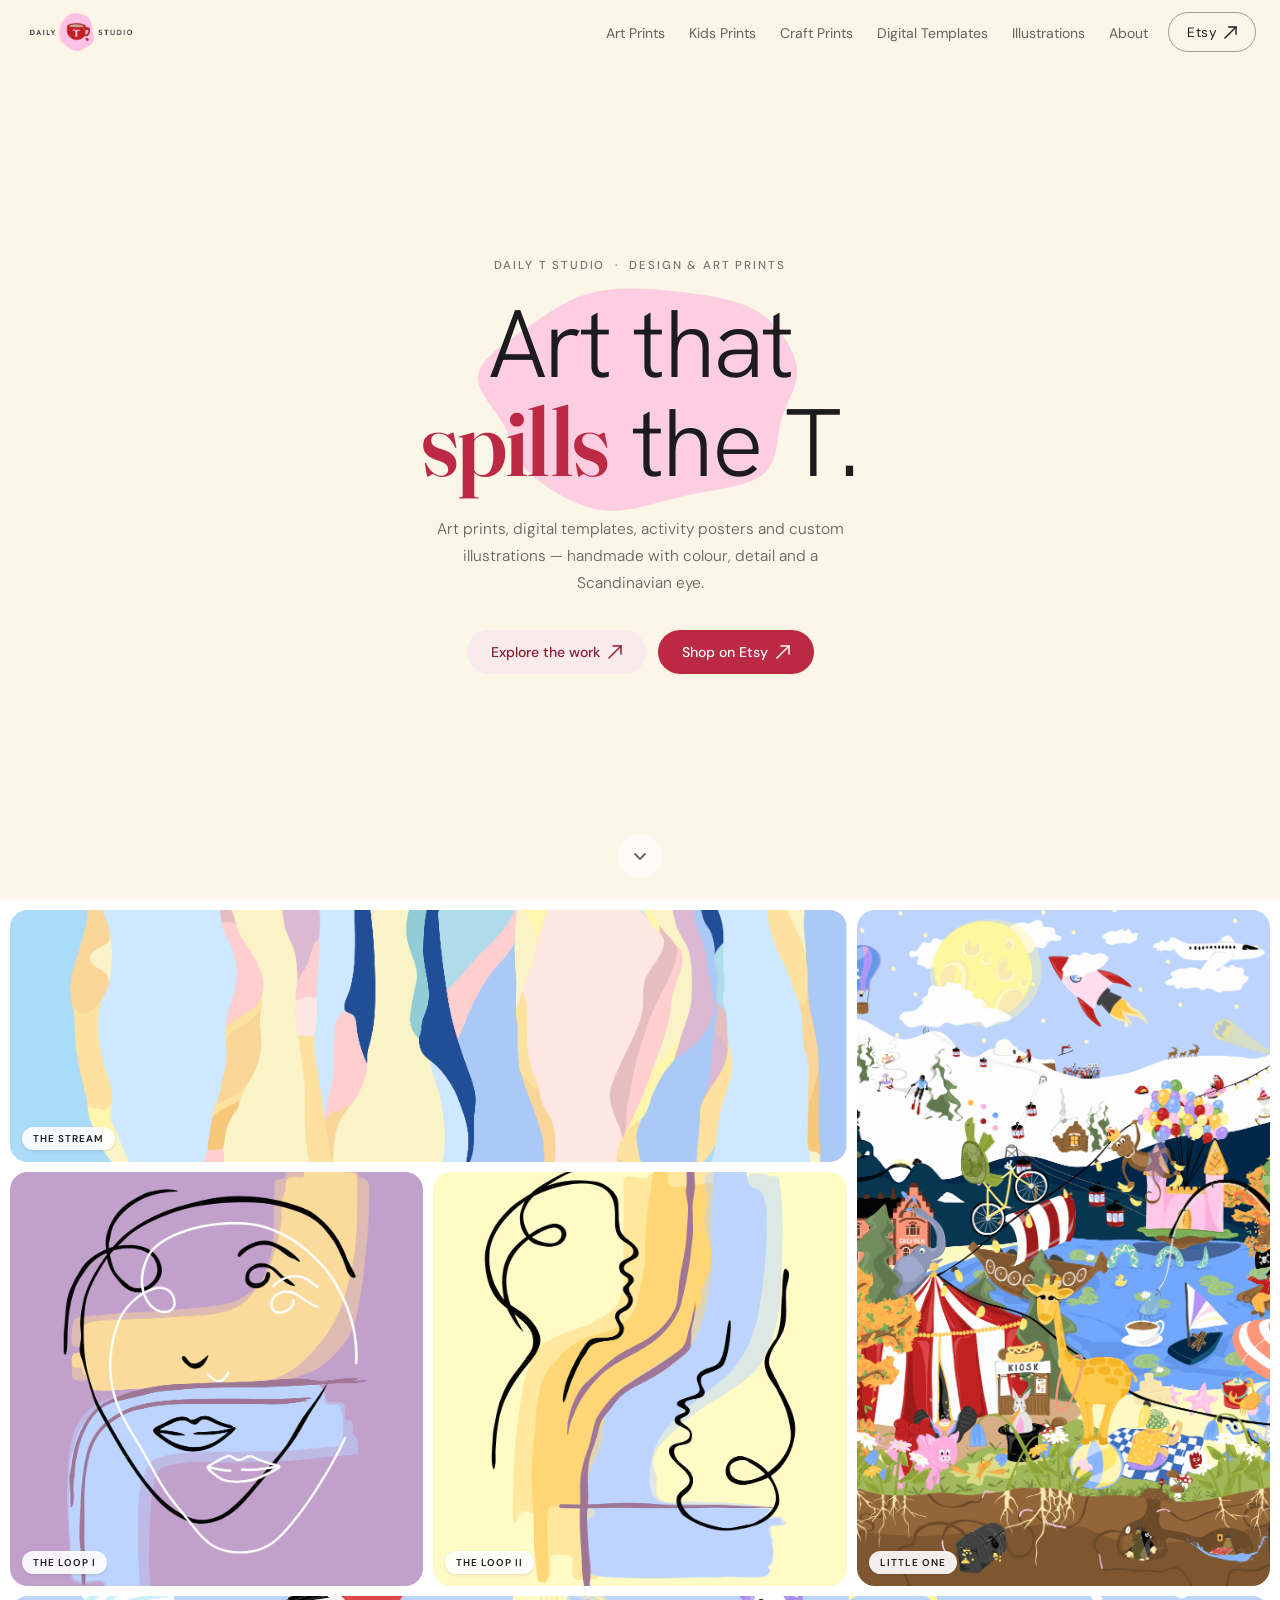
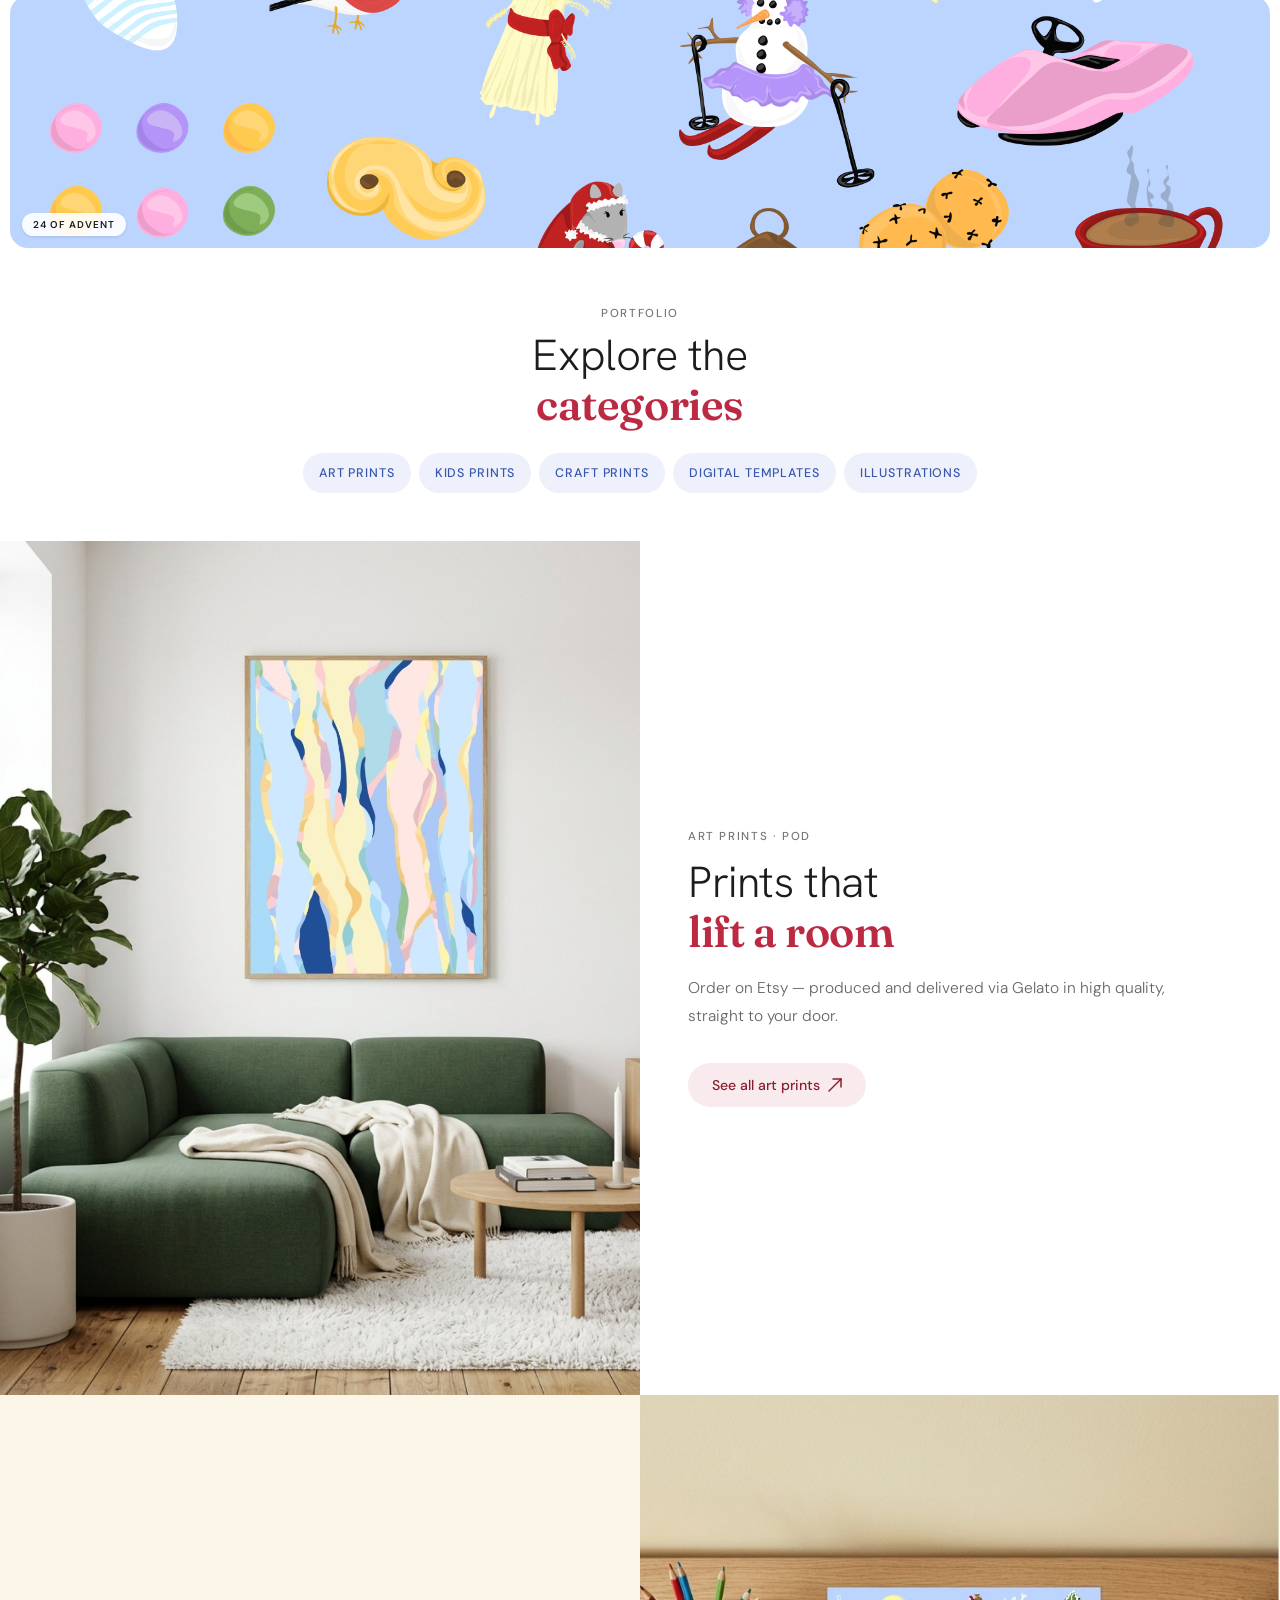
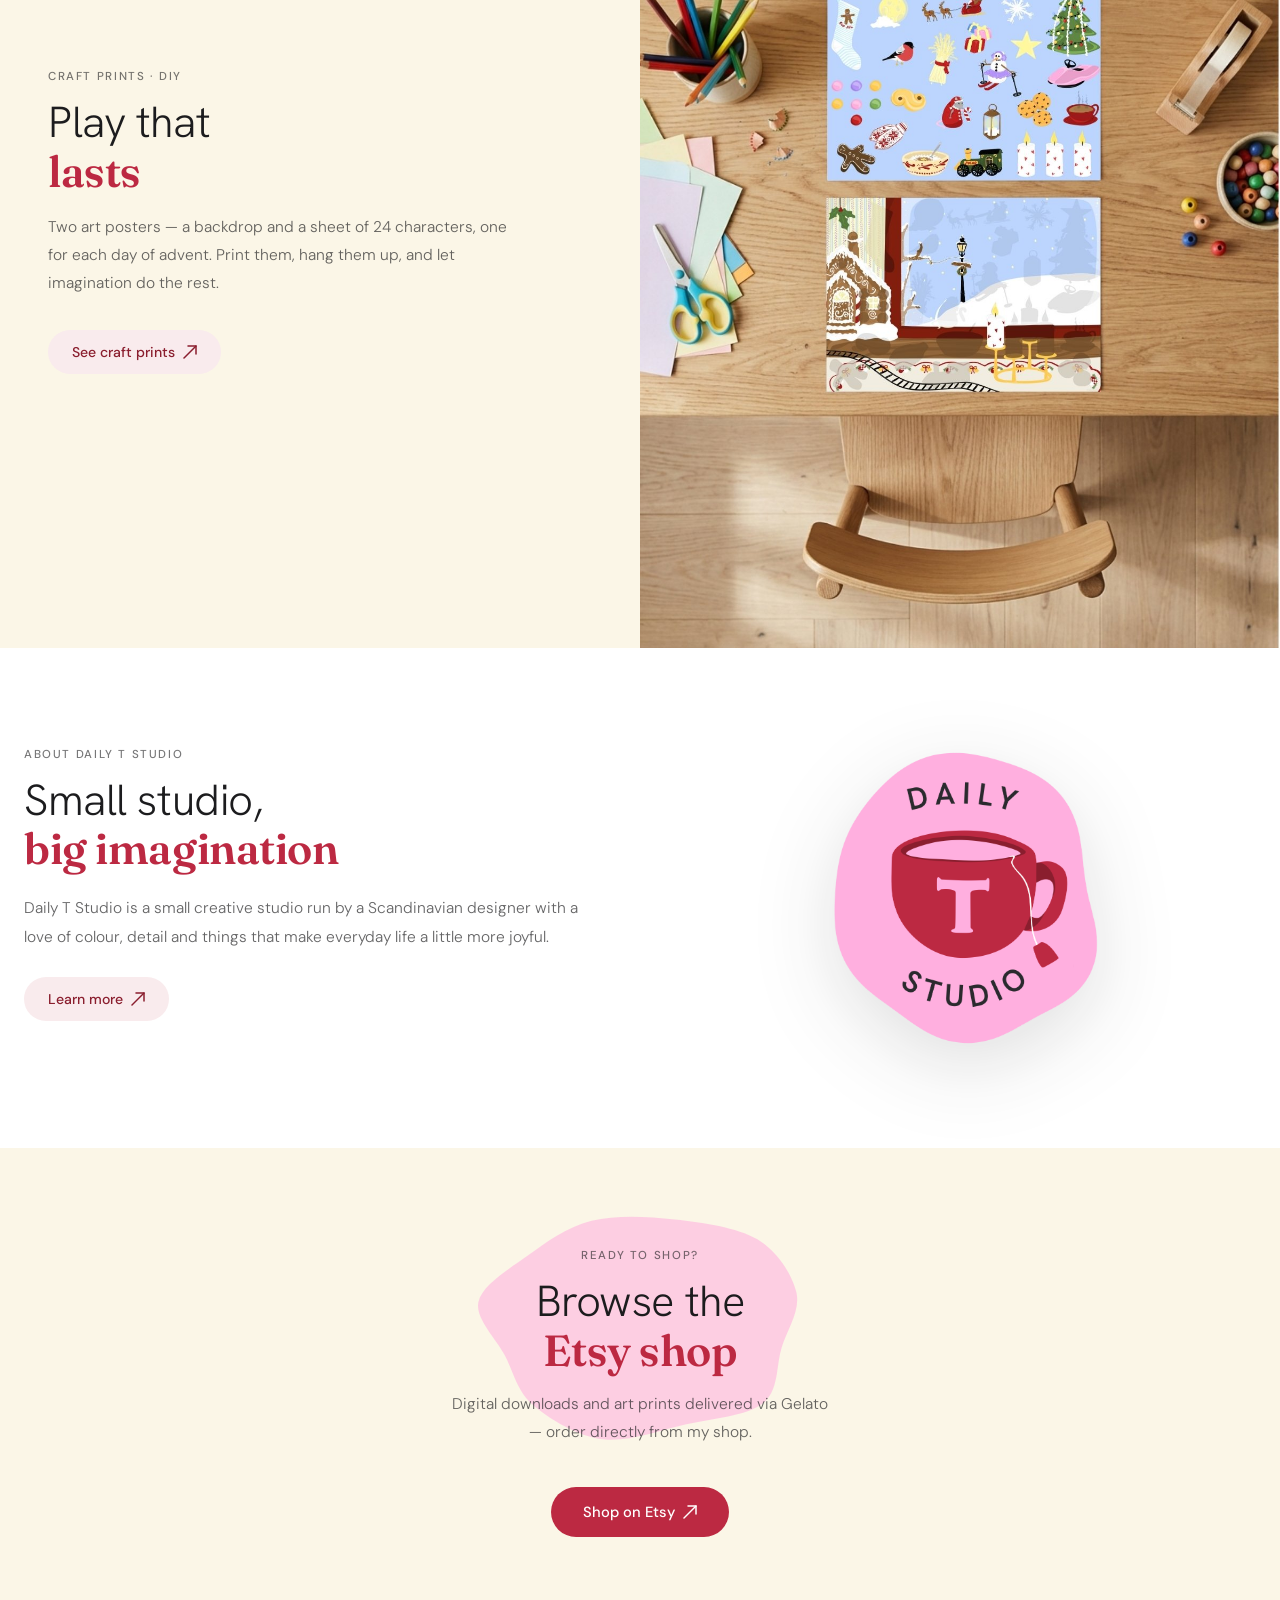
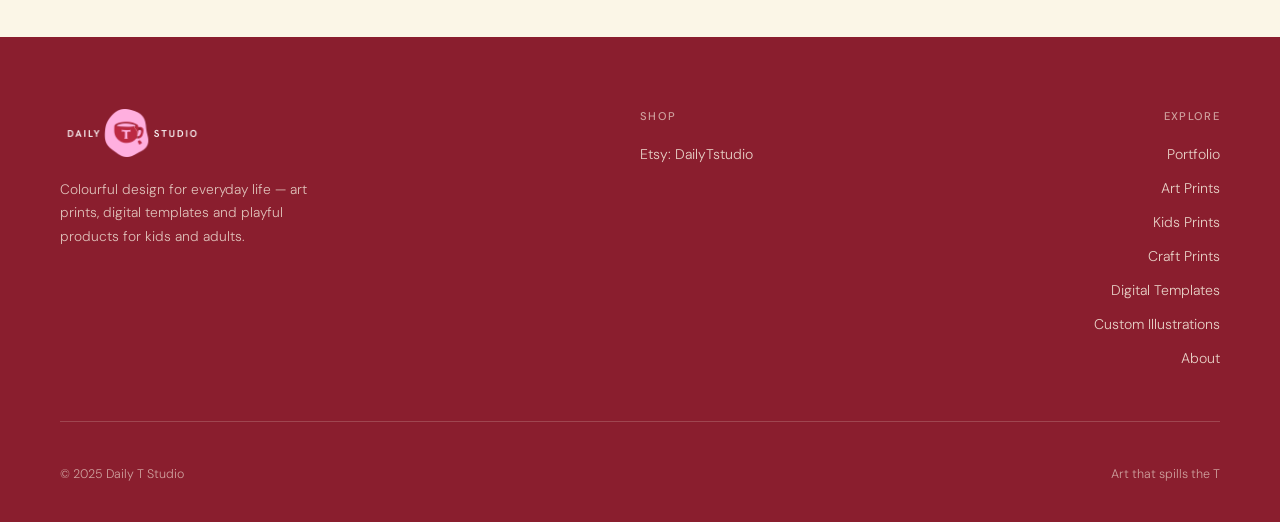
==== commit 62c18e42: "design fixes" ====
--- a/index.html
+++ b/index.html
@@ -64,20 +64,19 @@
 
     /* HERO INTRO — a full-screen butter statement before the art */
     .hero-intro {
-      margin-top:64px;
-      min-height:calc(100svh - 64px);
+      margin-top:0;
+      min-height:100svh;
       background:var(--cream);
       display:flex; align-items:center; justify-content:center;
       text-align:center;
-      padding:56px 24px 72px;
+      padding:104px 24px 72px;
       position:relative; isolation:isolate;
     }
     .hero-intro-inner { max-width:820px; display:flex; flex-direction:column; align-items:center; }
     .hero-kicker {
       font-size:0.72rem; font-weight:500; letter-spacing:.16em; text-transform:uppercase;
-      color:var(--ink-muted); display:flex; align-items:center; gap:10px;
-    }
-    .hero-kicker .blob-dot { width:22px; height:13px; }
+      color:var(--ink-muted);
+    }
     .hero-title {
       font-family:'Hanken Grotesk', sans-serif;
       font-weight:300; letter-spacing:-0.02em; line-height:1.02;
@@ -138,15 +137,15 @@
     /* Mobile mosaic — mixed formats: wide / tall / square / square / wide */
     .t-silken { grid-column:1 / -1; grid-row:1; aspect-ratio:16/10; }
     .t-ada    { grid-column:1; grid-row:2 / 4; }
-    .t-loop   { grid-column:2; grid-row:2; aspect-ratio:1/1; }
-    .t-loop2  { grid-column:2; grid-row:3; aspect-ratio:1/1; }
+    .t-loop   { grid-column:2; grid-row:2; aspect-ratio:4/5; }
+    .t-loop2  { grid-column:2; grid-row:3; aspect-ratio:4/5; }
     .t-advent { grid-column:1 / -1; grid-row:4; aspect-ratio:16/9; }
 
     /* Desktop mosaic — wide / tall / square / square / extra-wide */
     @media(min-width:900px) {
       .hero-mosaic {
         grid-template-columns:repeat(3, 1fr);
-        grid-template-rows:repeat(3, minmax(180px, calc(33.33svh - 14px)));
+        grid-template-rows:minmax(180px, 28svh) minmax(260px, 46svh) minmax(180px, 28svh);
         gap:10px; padding:10px;
       }
       .t-silken { grid-area:1 / 1 / 2 / 3; aspect-ratio:auto; }  /* wide */
@@ -197,7 +196,7 @@
 
 <a href="#main" class="skip-link">Skip to content</a>
 
-<nav id="nav">
+<nav id="nav" class="transparent nav-light">
   <a href="index.html" class="nav-logo">
     <img src="images/document-header.png" alt="Daily T Studio" width="114" height="38"/>
   </a>
@@ -237,12 +236,12 @@
 <!-- HERO INTRO — full-screen statement -->
 <section class="hero-intro" aria-label="Daily T Studio">
   <div class="hero-intro-inner">
-    <span class="hero-kicker"><span class="blob-dot" aria-hidden="true"></span>Daily T Studio &nbsp;·&nbsp; Design &amp; Art Prints</span>
+    <span class="hero-kicker">Daily T Studio &nbsp;·&nbsp; Design &amp; Art Prints</span>
     <h1 class="hero-title blob-bg">Art that<br/><em>spills</em> the&nbsp;T.</h1>
     <p class="hero-desc">Art prints, digital templates, activity posters and custom illustrations — handmade with colour, detail and a Scandinavian eye.</p>
     <div class="hero-actions">
       <a href="#mosaic" class="btn-dark">Explore the work <svg width="14" height="14" viewBox="0 0 14 14" fill="none" style="flex-shrink:0" aria-hidden="true"><line x1="1" y1="13" x2="13" y2="1" stroke="currentColor" stroke-width="1.5" stroke-linecap="round"/><polyline points="5,1 13,1 13,9" fill="none" stroke="currentColor" stroke-width="1.5" stroke-linecap="round" stroke-linejoin="round"/></svg></a>
-      <a href="https://www.etsy.com/shop/DailyTstudio" target="_blank" rel="noopener" class="btn-etsy-hero">Visit on Etsy <svg width="14" height="14" viewBox="0 0 14 14" fill="none" style="flex-shrink:0" aria-hidden="true"><line x1="1" y1="13" x2="13" y2="1" stroke="currentColor" stroke-width="1.5" stroke-linecap="round"/><polyline points="5,1 13,1 13,9" fill="none" stroke="currentColor" stroke-width="1.5" stroke-linecap="round" stroke-linejoin="round"/></svg></a>
+      <a href="https://www.etsy.com/shop/DailyTstudio" target="_blank" rel="noopener" class="btn-etsy-hero">Shop on Etsy <svg width="14" height="14" viewBox="0 0 14 14" fill="none" style="flex-shrink:0" aria-hidden="true"><line x1="1" y1="13" x2="13" y2="1" stroke="currentColor" stroke-width="1.5" stroke-linecap="round"/><polyline points="5,1 13,1 13,9" fill="none" stroke="currentColor" stroke-width="1.5" stroke-linecap="round" stroke-linejoin="round"/></svg></a>
     </div>
   </div>
   <a href="#mosaic" class="hero-scroll" aria-label="Scroll to the artwork">
@@ -326,7 +325,7 @@
   <span class="kicker" style="display:block;margin-bottom:14px;">Ready to shop?</span>
   <h2 class="sec-title reveal blob-bg">Browse the<br/><em>Etsy shop</em></h2>
   <p class="reveal d1">Digital downloads and art prints delivered via Gelato — order directly from my shop.</p>
-  <a href="https://www.etsy.com/shop/DailyTstudio" target="_blank" rel="noopener" class="btn-etsy reveal d2">Visit on Etsy <svg width="14" height="14" viewBox="0 0 14 14" fill="none" style="flex-shrink:0" aria-hidden="true"><line x1="1" y1="13" x2="13" y2="1" stroke="currentColor" stroke-width="1.5" stroke-linecap="round"/><polyline points="5,1 13,1 13,9" fill="none" stroke="currentColor" stroke-width="1.5" stroke-linecap="round" stroke-linejoin="round"/></svg></a>
+  <a href="https://www.etsy.com/shop/DailyTstudio" target="_blank" rel="noopener" class="btn-etsy reveal d2">Shop on Etsy <svg width="14" height="14" viewBox="0 0 14 14" fill="none" style="flex-shrink:0" aria-hidden="true"><line x1="1" y1="13" x2="13" y2="1" stroke="currentColor" stroke-width="1.5" stroke-linecap="round"/><polyline points="5,1 13,1 13,9" fill="none" stroke="currentColor" stroke-width="1.5" stroke-linecap="round" stroke-linejoin="round"/></svg></a>
 </section>
 
 </main>
@@ -334,10 +333,14 @@
 <footer>
   <div class="footer-top">
     <div class="footer-brand">
-      <div class="footer-wordmark"><span class="blob-dot" aria-hidden="true"></span>Daily <em>T</em> Studio</div>
+      <a href="index.html" class="footer-logo"><img src="images/logo-white.png" alt="Daily T Studio" loading="lazy" decoding="async"/></a>
       <p>Colourful design for everyday life — art prints, digital templates and playful products for kids and adults.</p>
     </div>
     <div class="footer-col">
+      <h4>Shop</h4>
+      <a href="https://www.etsy.com/shop/DailyTstudio" target="_blank" rel="noopener">Etsy: DailyTstudio</a>
+    </div>
+    <div class="footer-col footer-col-end">
       <h4>Explore</h4>
       <a href="#work">Portfolio</a>
       <a href="pages/art-prints.html">Art Prints</a>
@@ -347,10 +350,6 @@
       <a href="pages/illustrations.html">Custom Illustrations</a>
       <a href="pages/about.html">About</a>
     </div>
-    <div class="footer-col">
-      <h4>Shop</h4>
-      <a href="https://www.etsy.com/shop/DailyTstudio" target="_blank" rel="noopener">Etsy: DailyTstudio</a>
-    </div>
   </div>
   <div class="footer-bottom">
     <span>© 2025 Daily T Studio</span>
--- a/style.css
+++ b/style.css
@@ -54,6 +54,9 @@
   /* The brand blob — one shape, used everywhere (logo blob) */
   --blob-mask: url("data:image/svg+xml,%3Csvg xmlns='http://www.w3.org/2000/svg' viewBox='0 0 300 168'%3E%3Cpath d='M173.1,13.9 C191.3,16.0 213.9,19.0 227.2,27.0 C240.5,35.0 250.2,50.3 252.9,62.1 C255.5,74.0 246.8,86.1 243.1,98.1 C239.4,110.2 241.4,126.1 230.9,134.5 C220.3,142.9 197.3,144.5 179.8,148.5 C162.2,152.4 142.2,160.3 125.6,158.2 C108.9,156.1 90.6,145.0 79.8,135.8 C69.0,126.6 67.0,114.3 61.0,102.9 C54.9,91.6 41.3,78.7 43.8,67.9 C46.3,57.0 63.6,46.6 76.0,37.8 C88.4,28.9 101.9,18.8 118.1,14.8 C134.3,10.8 154.9,11.9 173.1,13.9 Z' fill='%23000'/%3E%3C/svg%3E");
 
+  /* The logo blob as a second mask — rounder shape for icons & photo crops */
+  --blob-mask-logo: url("data:image/svg+xml,%3Csvg xmlns='http://www.w3.org/2000/svg' viewBox='0 0 512 512'%3E%3Cpath d='M264 509C251 510 237 508 226 505C215 503 205 499 195 494C186 490 177 484 169 479C160 473 152 467 144 461C136 455 128 450 120 444C112 438 104 432 96 426C88 420 80 413 73 406C66 399 60 392 54 383C49 375 44 366 40 356C35 346 32 335 30 323C28 311 27 298 26 285C26 272 27 258 28 244C29 231 30 218 32 206C34 194 36 183 39 172C42 161 46 151 51 141C55 132 60 123 66 114C71 106 77 98 83 90C89 82 96 74 103 67C110 60 117 52 125 46C132 39 140 34 148 28C157 23 166 18 176 14C186 10 196 7 209 5C221 3 236 2 249 3C262 3 274 6 286 8C297 11 308 14 319 17C330 20 340 23 350 27C360 31 370 36 379 41C388 46 397 52 404 58C412 64 419 71 425 79C431 87 437 95 441 105C446 114 450 124 453 135C456 146 457 159 459 171C461 183 462 196 463 209C465 221 467 234 469 245C471 257 474 267 477 279C480 290 483 301 484 314C486 326 486 341 485 353C483 365 480 376 475 385C471 395 465 404 459 411C452 419 445 425 437 431C429 437 420 442 411 447C403 452 393 457 383 462C374 467 365 472 356 477C347 482 339 487 329 492C320 496 310 501 300 503C289 506 276 509 264 509Z' fill='%23000'/%3E%3C/svg%3E");
+
   /* Shadows */
   --shadow:    0 1px 2px rgba(28,28,30,0.04), 0 6px 18px rgba(28,28,30,0.05);
   --shadow-lg: 0 2px 6px rgba(28,28,30,0.05), 0 12px 30px rgba(28,28,30,0.07);
@@ -192,7 +195,7 @@
 /* "Coming soon" state — visually distinct from the active Etsy button. */
 .btn-soon {
   display:inline-flex; align-items:center; gap:9px;
-  background:var(--cherry-tint); color:var(--cherry-deep);
+  background:var(--butter-soft); color:var(--cherry-deep);
   font-size:0.92rem; font-weight:500;
   padding:15px 32px; border-radius:50px;
   white-space:nowrap; cursor:default; user-select:none;
@@ -300,6 +303,12 @@
 nav.transparent .nav-btn:hover { background:rgba(255,255,255,0.18); border-color:rgba(255,255,255,0.6); }
 nav.transparent.scrolled .nav-btn { color:#1C1C1E; border-color:rgba(28,28,30,0.4); }
 nav.transparent.scrolled .nav-btn:hover { background:var(--cherry); border-color:var(--cherry); color:#fff; }
+/* Transparent nav over a LIGHT (cream) hero — keep ink-coloured links/btn/hamburger */
+nav.transparent.nav-light .nav-links a { color:var(--ink-soft); }
+nav.transparent.nav-light .nav-links a:hover { color:#1C1C1E; }
+nav.transparent.nav-light .nav-btn { color:#1C1C1E; border-color:rgba(28,28,30,0.4); }
+nav.transparent.nav-light .nav-btn:hover { background:var(--cherry); border-color:var(--cherry); color:#fff; }
+nav.transparent.nav-light:not(.scrolled) .nav-hamburger span { background:var(--ink); }
 
 /* ── Hamburger ── */
 .nav-hamburger {
@@ -384,14 +393,9 @@
   border-bottom:1px solid rgba(251,246,231,0.18);
   max-width:1160px; margin-left:auto; margin-right:auto;
 }
-.footer-wordmark {
-  font-family:'Hanken Grotesk', sans-serif;
-  font-size:1.7rem; font-weight:300; letter-spacing:-0.01em;
-  color:var(--cream); margin-bottom:14px;
-  display:flex; align-items:center; gap:12px;
-}
-.footer-wordmark em { font-family:'Fraunces', serif; font-style:normal; font-weight:600; color:var(--peony-light); }
-.footer-wordmark .blob-dot { background:var(--peony-light); }
+.footer-logo { display:inline-block; margin-bottom:16px; }
+.footer-logo img { height:48px; width:auto; display:block; }
+.footer-col-end { text-align:right; }
 .footer-brand p { font-size:0.86rem; line-height:1.7; color:rgba(251,246,231,0.75); max-width:280px; }
 .footer-col h4 {
   font-size:0.7rem; font-weight:500; letter-spacing:.12em;
@@ -404,7 +408,7 @@
   font-size:0.78rem; color:rgba(251,246,231,0.6);
   max-width:1160px; margin:0 auto;
 }
-@media(max-width:640px) { .footer-top { grid-template-columns:1fr; gap:32px; } }
+@media(max-width:640px) { .footer-top { grid-template-columns:1fr; gap:32px; } .footer-col-end { text-align:left; } }
 
 /* --- General mobile spacing: tighten tall section padding on phones --- */
 @media(max-width:600px) {
@@ -451,13 +455,13 @@
 .filter-btn {
   font-size:0.78rem; font-weight:500; letter-spacing:0.07em; text-transform:uppercase;
   padding:12px 20px; border-radius:50px; border:none;
-  background:var(--cherry-tint); color:var(--cherry-deep); cursor:pointer;
+  background:var(--cornflower-tint); color:var(--cornflower-deep); cursor:pointer;
   transition:background .2s, color .2s;
   font-family:'DM Sans',sans-serif;
   min-height:44px; white-space:nowrap; flex-shrink:0;
 }
-.filter-btn:hover { background:#F3DCE1; color:var(--cherry-deep); }
-.filter-btn.active { background:var(--cherry-deep); color:#fff; }
+.filter-btn:hover { background:#E2E9FB; color:var(--cornflower-deep); }
+.filter-btn.active { background:var(--cornflower-deep); color:#fff; }
 
 /* ============================================================
    DESIGN GRID — collection pages: every design is its own
@@ -521,18 +525,25 @@
 .design-name em { font-family:'Fraunces', serif; font-style:normal; font-weight:600; color:var(--cherry); }
 .design-toggle {
   grid-column:2; grid-row:1 / span 2; align-self:center;
-  width:38px; height:38px; border-radius:50%; flex-shrink:0;
-  background:var(--cherry-tint); color:var(--cherry);
-  display:inline-flex; align-items:center; justify-content:center;
-  transition:transform .3s, background-color .2s, color .2s;
-}
+  display:inline-flex; align-items:center; justify-content:center; gap:7px;
+  padding:9px 14px; border-radius:50px; flex-shrink:0;
+  background:var(--cherry-tint); color:var(--cherry-deep);
+  font-family:'DM Sans', sans-serif;
+  font-size:0.66rem; font-weight:600; letter-spacing:.09em; text-transform:uppercase; line-height:1;
+  transition:background-color .2s, color .2s;
+}
+.design-toggle svg { flex-shrink:0; transition:transform .3s; }
 .design summary:hover .design-toggle { background:var(--cherry); color:#fff; }
+.design-toggle .dt-close { display:none; }
+.design[open] .design-toggle .dt-open { display:none; }
+.design[open] .design-toggle .dt-close { display:inline; }
+.design[open] .design-toggle svg { transform:rotate(180deg); }
 
 /* Open: the card becomes a full-width spread */
 .design[open] { grid-column:1 / -1; transform:none; }
 .design[open] .design-cover { display:none; }
 .design[open] .design-bar { background:#fff; padding:22px 28px 6px; }
-.design[open] .design-toggle { transform:rotate(45deg); background:var(--ink); color:#fff; }
+.design[open] .design-toggle { background:var(--cherry-deep); color:#fff; }
 
 .design-detail {
   display:grid; grid-template-columns:minmax(0, 440px) 1fr;
@@ -554,7 +565,11 @@
   .design-bar { padding:12px 14px 14px; }
   .design-name { font-size:1.05rem; }
   .design-kick { font-size:0.6rem; margin-bottom:4px; }
-  .design-toggle { width:34px; height:34px; }
+  /* Compact toggle: chevron only, so design names fit on one line */
+  .design-toggle { width:36px; height:36px; padding:0; gap:0; border-radius:50%; }
+  .design .design-toggle .dt-open,
+  .design .design-toggle .dt-close,
+  .design[open] .design-toggle .dt-close { display:none; }
 }
 
 /* Text styles inside the open spread (shared with legacy rows) */
@@ -692,12 +707,12 @@
 @media(max-width:600px) { .how-steps { grid-template-columns:1fr; gap:24px; } }
 .how-step { display:flex; flex-direction:column; align-items:center; gap:14px; }
 .how-num {
-  width:56px; height:40px;
+  width:54px; height:56px;
   background:var(--cherry); color:#fff;
-  font-family:'Hanken Grotesk', sans-serif; font-size:1.05rem;
+  font-family:'Fraunces', serif; font-weight:600; font-size:1.3rem;
   display:flex; align-items:center; justify-content:center;
-  -webkit-mask:var(--blob-mask) center/100% 100% no-repeat;
-          mask:var(--blob-mask) center/100% 100% no-repeat;
+  -webkit-mask:var(--blob-mask-logo) center/100% 100% no-repeat;
+          mask:var(--blob-mask-logo) center/100% 100% no-repeat;
 }
 .how-title { font-family:'Hanken Grotesk', sans-serif; font-size:1rem; font-weight:400; color:#1C1C1E; }
 .how-desc { font-size:0.84rem; color:var(--ink-soft); line-height:1.6; }
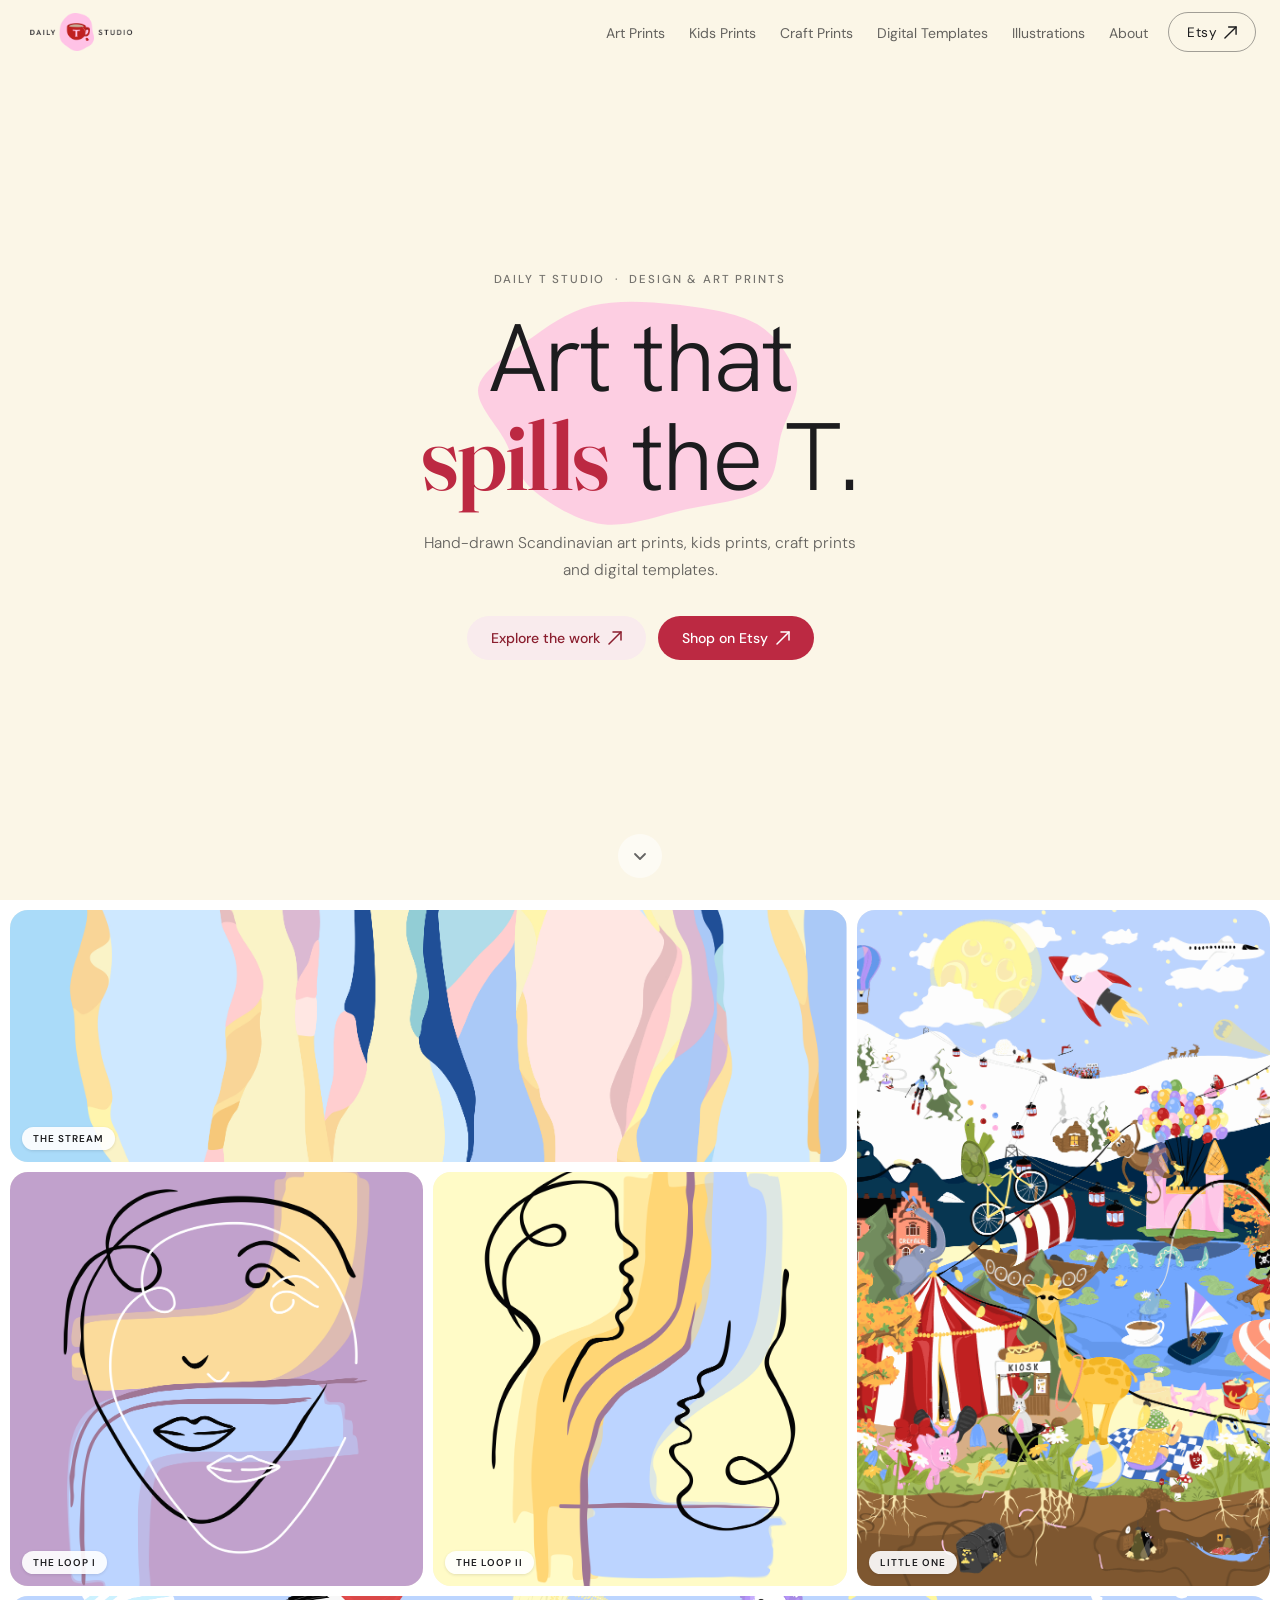
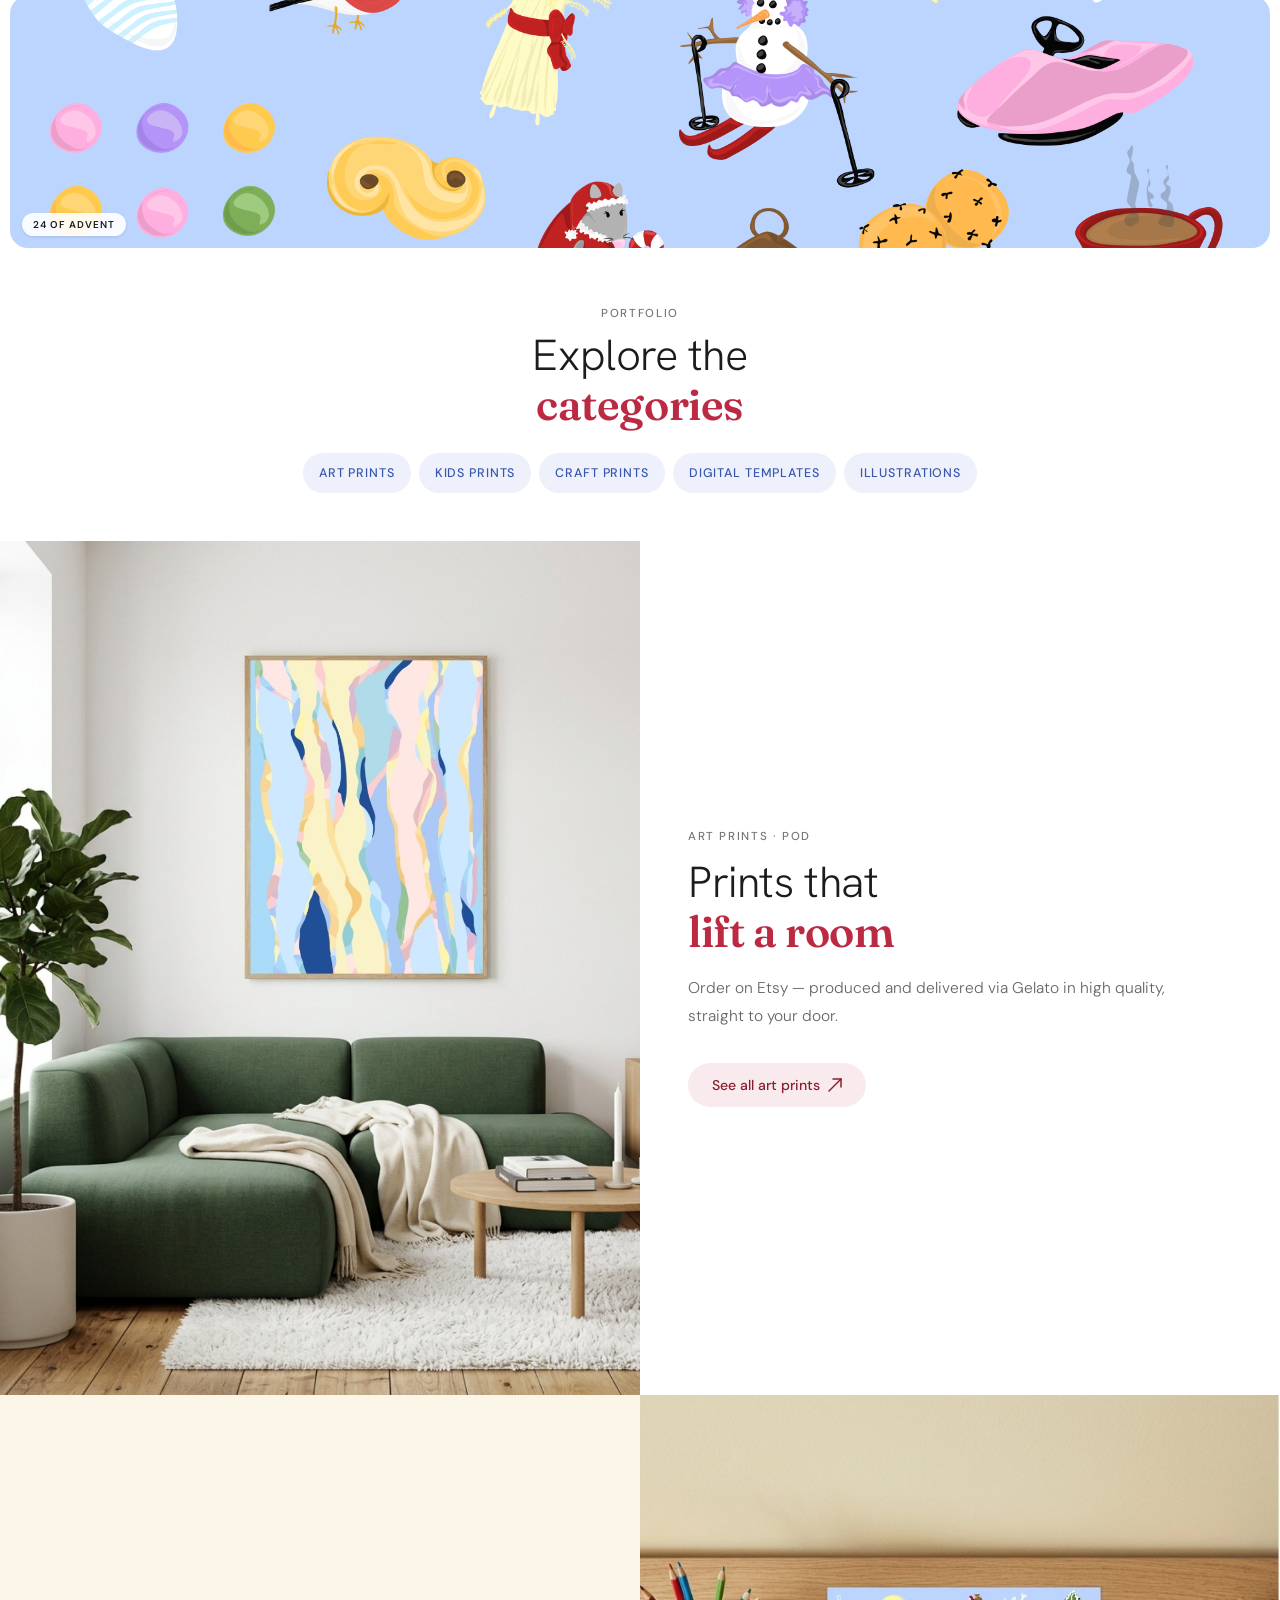
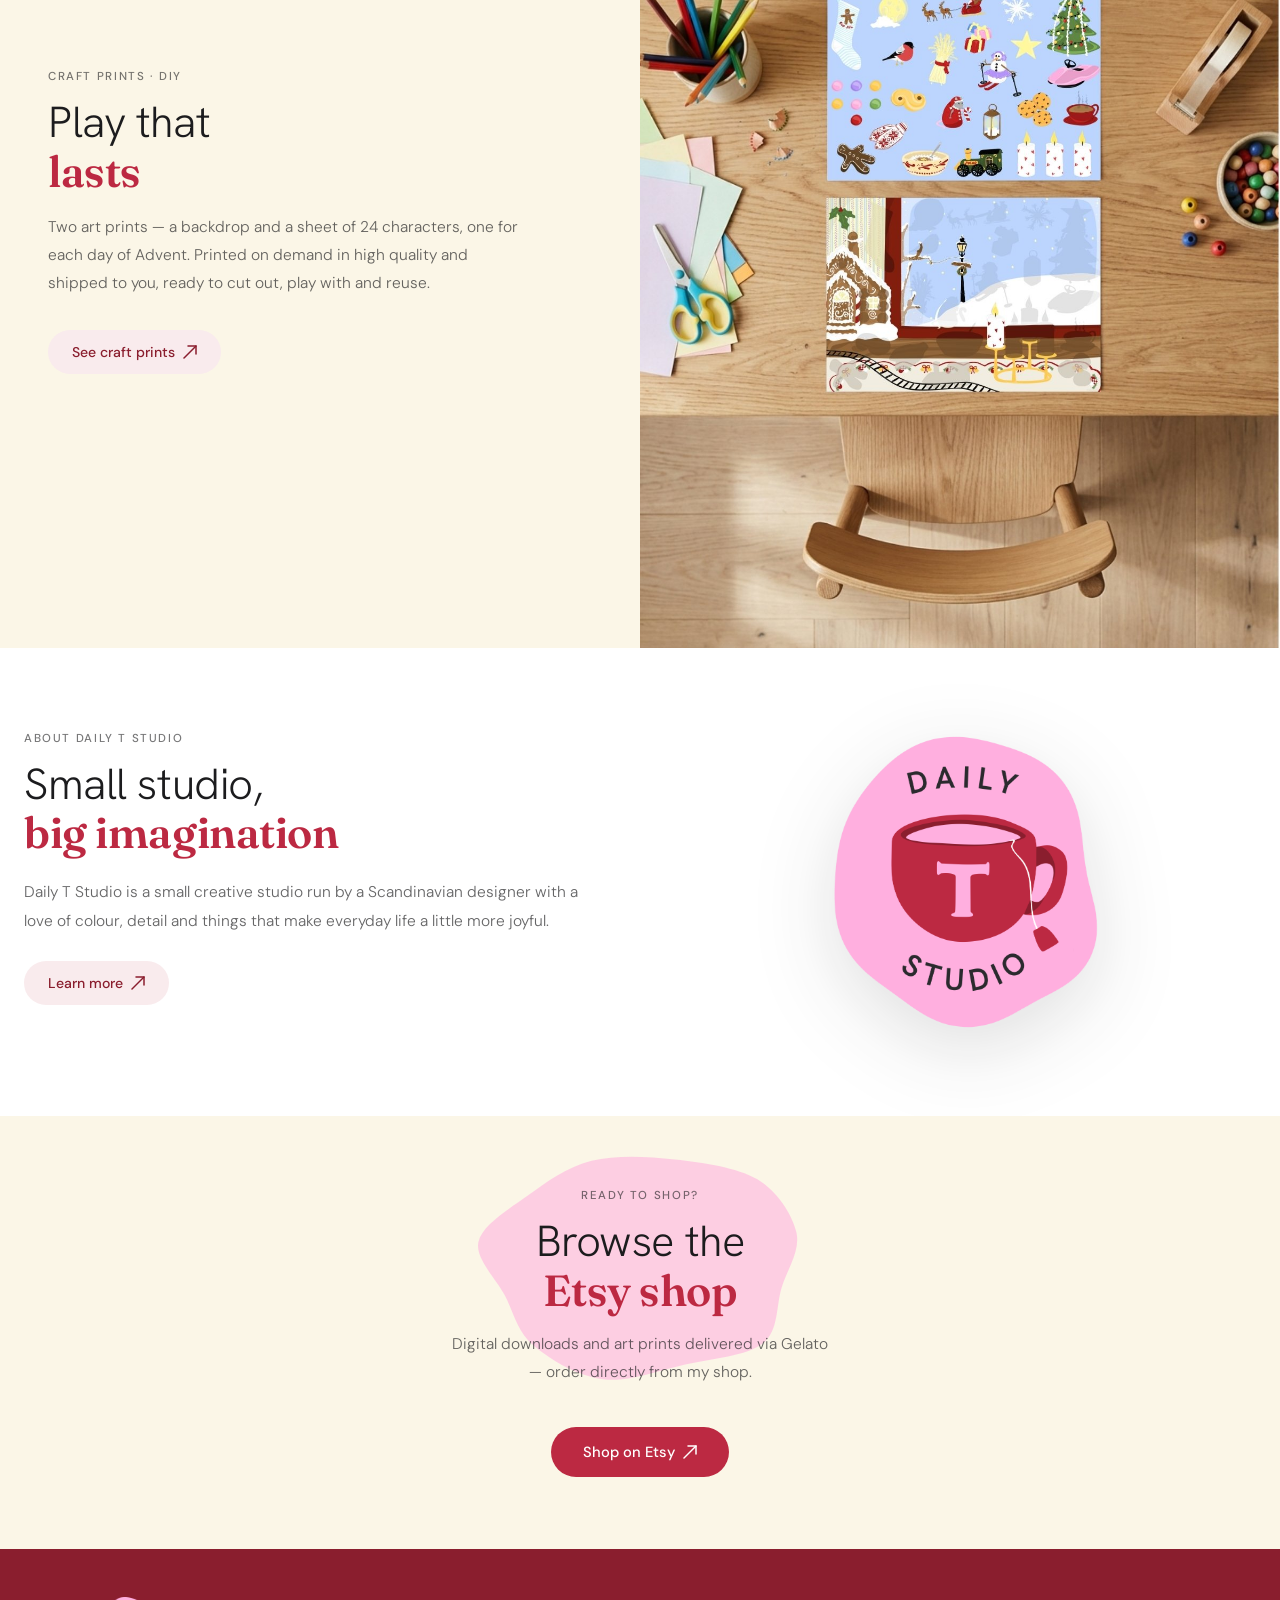
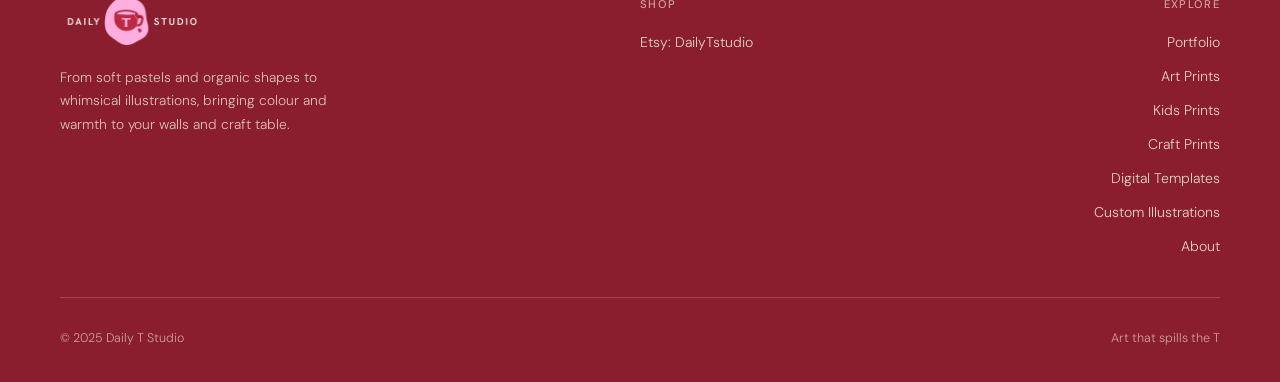
==== commit ecf3de9e: "text update" ====
--- a/index.html
+++ b/index.html
@@ -15,7 +15,7 @@
 
   <!-- SEO: Primary meta -->
   <title>Daily T Studio — Scandinavian Art Prints, Kids Prints & Digital Templates</title>
-  <meta name="description" content="Scandinavian-inspired wall art prints, editable digital templates, kids prints and activity posters — available as print-on-demand via Etsy or instant digital download. Handmade with warmth."/>
+  <meta name="description" content="Hand-drawn Scandinavian art prints, kids prints, craft prints and editable digital templates — print-on-demand or instant download via Etsy."/>
   <meta name="keywords" content="scandinavian art print, wall art print, abstract poster, digital template, kids wall art, printable art, Etsy art print, minimalist poster, Canva template, nursery print"/>
   <link rel="canonical" href="https://dailytstudio.com/"/>
 
@@ -23,7 +23,7 @@
   <meta property="og:type" content="website"/>
   <meta property="og:url" content="https://dailytstudio.com/"/>
   <meta property="og:title" content="Daily T Studio — Scandinavian Art Prints & Digital Design"/>
-  <meta property="og:description" content="Wall art prints, editable digital templates and playful kids design. Scandinavian-inspired, available on Etsy."/>
+  <meta property="og:description" content="Hand-drawn Scandinavian art prints, kids prints, craft prints and digital templates — available on Etsy."/>
   <meta property="og:image" content="https://dailytstudio.com/images/og-image.jpeg"/>
   <meta property="og:image:width" content="1200"/>
   <meta property="og:image:height" content="630"/>
@@ -33,7 +33,7 @@
   <!-- SEO: Twitter/X card -->
   <meta name="twitter:card" content="summary_large_image"/>
   <meta name="twitter:title" content="Daily T Studio — Scandinavian Art Prints & Digital Design"/>
-  <meta name="twitter:description" content="Wall art prints, editable digital templates and playful kids design. Scandinavian-inspired, available on Etsy."/>
+  <meta name="twitter:description" content="Hand-drawn Scandinavian art prints, kids prints, craft prints and digital templates — available on Etsy."/>
   <meta name="twitter:image" content="https://dailytstudio.com/images/og-image.jpeg"/>
 
   <!-- SEO: Structured data (JSON-LD) -->
@@ -44,7 +44,7 @@
     "name": "Daily T Studio",
     "url": "https://dailytstudio.com",
     "logo": "https://dailytstudio.com/images/homepage-icon.png",
-    "description": "Scandinavian-inspired art prints, digital templates and kids design, available on Etsy and as digital downloads.",
+    "description": "Hand-drawn Scandinavian art prints, kids prints, craft prints and digital templates, available on Etsy as print-on-demand or instant digital download.",
     "sameAs": ["https://www.etsy.com/shop/DailyTstudio"],
     "offers": {
       "@type": "AggregateOffer",
@@ -164,17 +164,17 @@
 
     /* SPLIT */
 
-    .split { display:grid; grid-template-columns:1fr 1fr; min-height:560px; }
+    .split { display:grid; grid-template-columns:1fr 1fr; min-height:480px; }
     .split-img { overflow:hidden; }
     .split-img img { width:100%; height:100%; object-fit:cover; display:block; }
-    .split-text { display:flex; flex-direction:column; justify-content:center; padding:72px 48px; background:#fff; }
+    .split-text { display:flex; flex-direction:column; justify-content:center; padding:56px 48px; background:#fff; }
     .split.flip .split-text { order:-1; background:var(--off-white); }
     .split-text .sec-title { margin-bottom:18px; }
     @media(max-width:760px) {
       .split { grid-template-columns:1fr; min-height:auto; }
       .split-img { height:auto; aspect-ratio:auto; background:transparent; }
       .split-img img { width:100%; height:auto; object-fit:contain; margin-bottom:-1px; }
-      .split-text { padding:32px 20px; order:1!important; }
+      .split-text { padding:28px 20px; order:1!important; }
     }
     @media(max-width:600px) {
       .sec-header { margin-bottom:24px; }
@@ -189,7 +189,7 @@
     .cat-pill:hover { opacity:.78; transform:translateY(-2px); }
     .about-logo { width:min(340px,82vw); margin:0 auto; display:block; }
     .about-logo img { width:100%; height:auto; display:block; filter:drop-shadow(0 22px 40px rgba(28,28,30,.14)); }
-    @media(max-width:760px) { .about-grid { grid-template-columns:1fr; gap:40px; } .about-logo { width:min(240px,64vw); margin:8px auto 0; } }
+    @media(max-width:760px) { .about-grid { grid-template-columns:1fr; gap:0; } .about-logo { display:none; } }
   </style>
 </head>
 <body class="page-index">
@@ -238,7 +238,7 @@
   <div class="hero-intro-inner">
     <span class="hero-kicker">Daily T Studio &nbsp;·&nbsp; Design &amp; Art Prints</span>
     <h1 class="hero-title blob-bg">Art that<br/><em>spills</em> the&nbsp;T.</h1>
-    <p class="hero-desc">Art prints, digital templates, activity posters and custom illustrations — handmade with colour, detail and a Scandinavian eye.</p>
+    <p class="hero-desc">Hand-drawn Scandinavian art prints, kids prints, craft prints and digital templates.</p>
     <div class="hero-actions">
       <a href="#mosaic" class="btn-dark">Explore the work <svg width="14" height="14" viewBox="0 0 14 14" fill="none" style="flex-shrink:0" aria-hidden="true"><line x1="1" y1="13" x2="13" y2="1" stroke="currentColor" stroke-width="1.5" stroke-linecap="round"/><polyline points="5,1 13,1 13,9" fill="none" stroke="currentColor" stroke-width="1.5" stroke-linecap="round" stroke-linejoin="round"/></svg></a>
       <a href="https://www.etsy.com/shop/DailyTstudio" target="_blank" rel="noopener" class="btn-etsy-hero">Shop on Etsy <svg width="14" height="14" viewBox="0 0 14 14" fill="none" style="flex-shrink:0" aria-hidden="true"><line x1="1" y1="13" x2="13" y2="1" stroke="currentColor" stroke-width="1.5" stroke-linecap="round"/><polyline points="5,1 13,1 13,9" fill="none" stroke="currentColor" stroke-width="1.5" stroke-linecap="round" stroke-linejoin="round"/></svg></a>
@@ -302,7 +302,7 @@
   <div class="split-text">
     <span class="kicker">Craft Prints · DIY</span>
     <h2 class="sec-title" style="margin-bottom:18px;">Play that<br/><em>lasts</em></h2>
-    <p class="sec-desc" style="margin-bottom:32px;">Two art posters — a backdrop and a sheet of 24 characters, one for each day of advent. Print them, hang them up, and let imagination do the rest.</p>
+    <p class="sec-desc" style="margin-bottom:32px;">Two art prints — a backdrop and a sheet of 24 characters, one for each day of Advent. Printed on demand in high quality and shipped to you, ready to cut out, play with and reuse.</p>
     <a href="pages/craft-prints.html" class="btn-dark" style="align-self:flex-start;">See craft prints <svg width="14" height="14" viewBox="0 0 14 14" fill="none" style="flex-shrink:0" aria-hidden="true"><line x1="1" y1="13" x2="13" y2="1" stroke="currentColor" stroke-width="1.5" stroke-linecap="round"/><polyline points="5,1 13,1 13,9" fill="none" stroke="currentColor" stroke-width="1.5" stroke-linecap="round" stroke-linejoin="round"/></svg></a>
   </div>
 </div>
@@ -334,7 +334,7 @@
   <div class="footer-top">
     <div class="footer-brand">
       <a href="index.html" class="footer-logo"><img src="images/logo-white.png" alt="Daily T Studio" loading="lazy" decoding="async"/></a>
-      <p>Colourful design for everyday life — art prints, digital templates and playful products for kids and adults.</p>
+      <p>From soft pastels and organic shapes to whimsical illustrations, bringing colour and warmth to your walls and craft table.</p>
     </div>
     <div class="footer-col">
       <h4>Shop</h4>
--- a/style.css
+++ b/style.css
@@ -230,7 +230,7 @@
 .sec-desc { font-size:0.97rem; line-height:1.8; color:var(--ink-soft); max-width:480px; }
 
 /* ── Layout helpers ── */
-.pad     { padding:80px 24px; }
+.pad     { padding:64px 24px; }
 .pad-sm  { padding:48px 24px; }
 .center  { text-align:center; }
 
@@ -384,12 +384,12 @@
 
 footer {
   background:var(--cherry-deep); color:var(--cream);
-  padding:72px 24px calc(40px + env(safe-area-inset-bottom, 0px));
+  padding:48px 24px calc(36px + env(safe-area-inset-bottom, 0px));
 }
 .footer-top {
   display:grid; grid-template-columns:2fr 1fr 1fr;
-  gap:48px; margin-bottom:44px;
-  padding-bottom:44px;
+  gap:48px; margin-bottom:32px;
+  padding-bottom:32px;
   border-bottom:1px solid rgba(251,246,231,0.18);
   max-width:1160px; margin-left:auto; margin-right:auto;
 }
@@ -412,16 +412,16 @@
 
 /* --- General mobile spacing: tighten tall section padding on phones --- */
 @media(max-width:600px) {
-  .pad    { padding:54px 24px; }
-  .pad-sm { padding:36px 24px; }
-  .page-header { padding:96px 24px 40px; }
+  .pad    { padding:44px 24px; }
+  .pad-sm { padding:32px 24px; }
+  .page-header { padding:84px 24px 32px; }
 }
 
 /* ============================================================
    PAGE HEADER — used by all subpages
    ============================================================ */
 
-.page-header { padding:124px max(24px, calc((100vw - 1160px) / 2)) 56px; background:#fff; }
+.page-header { padding:108px max(24px, calc((100vw - 1160px) / 2)) 44px; background:#fff; }
 .page-header .blob-bg::before { left:-2%; top:50%; transform:translateY(-52%); }
 .page-header h1 {
   font-family:'Hanken Grotesk', sans-serif;
@@ -471,14 +471,14 @@
 
 .design-grid {
   max-width:1160px; margin:0 auto;
-  padding:48px 24px 96px;
+  padding:40px 24px 72px;
   display:grid;
   grid-template-columns:repeat(auto-fill, minmax(280px, 1fr));
   gap:24px;
   align-items:start;
 }
 @media(max-width:600px) {
-  .design-grid { padding:32px 20px 64px; gap:16px; grid-template-columns:repeat(auto-fill, minmax(160px, 1fr)); }
+  .design-grid { padding:28px 20px 52px; gap:16px; grid-template-columns:repeat(auto-fill, minmax(160px, 1fr)); }
 }
 
 .design {
@@ -637,7 +637,7 @@
 
 .diy-strip {
   background:var(--butter-soft);
-  padding:56px max(24px, calc((100vw - 1160px) / 2));
+  padding:44px max(24px, calc((100vw - 1160px) / 2));
   margin:0 calc(50% - 50vw);
 }
 .diy-strip-inner {
@@ -646,7 +646,7 @@
   gap:56px; align-items:center;
 }
 @media(max-width:800px) {
-  .diy-strip { padding:38px max(24px, calc((100vw - 1160px) / 2)); }
+  .diy-strip { padding:32px max(24px, calc((100vw - 1160px) / 2)); }
   .diy-strip-inner { grid-template-columns:1fr; gap:24px; }
   .diy-strip-img img { max-height:340px; object-fit:cover; }
   .diy-strip-heading { font-size:1.35rem; }
@@ -700,16 +700,16 @@
 
 .how-section {
   background:var(--off-white);
-  padding:64px 24px; text-align:center;
+  padding:52px 24px; text-align:center;
 }
 .how-section.alt { background:#fff; border-top:none; }
-.how-steps { display:grid; grid-template-columns:repeat(3,1fr); gap:32px; margin-top:48px; max-width:720px; margin-left:auto; margin-right:auto; }
+.how-steps { display:grid; grid-template-columns:repeat(3,1fr); gap:32px; margin-top:32px; max-width:720px; margin-left:auto; margin-right:auto; }
 @media(max-width:600px) { .how-steps { grid-template-columns:1fr; gap:24px; } }
 .how-step { display:flex; flex-direction:column; align-items:center; gap:14px; }
 .how-num {
-  width:54px; height:56px;
+  width:42px; height:44px;
   background:var(--cherry); color:#fff;
-  font-family:'Fraunces', serif; font-weight:600; font-size:1.3rem;
+  font-family:'Fraunces', serif; font-weight:600; font-size:1.05rem;
   display:flex; align-items:center; justify-content:center;
   -webkit-mask:var(--blob-mask-logo) center/100% 100% no-repeat;
           mask:var(--blob-mask-logo) center/100% 100% no-repeat;
@@ -721,7 +721,7 @@
    CTA SECTION — end-of-page Etsy call to action
    ============================================================ */
 
-.cta-section { background:#fff; text-align:center; padding:80px 24px; }
+.cta-section { background:#fff; text-align:center; padding:60px 24px; }
 .cta-section.alt { background:var(--off-white); }
 .cta-section .sec-title { max-width:480px; margin:0 auto 16px; }
 .cta-section .sec-title em { font-style:normal; color:var(--accent-deep); }
@@ -731,7 +731,7 @@
    ETSY CTA SECTION (index) — Cream, never the footer colour
    ============================================================ */
 
-.etsy-section { background:var(--cream); text-align:center; padding:100px 24px; }
+.etsy-section { background:var(--cream); text-align:center; padding:72px 24px; }
 .etsy-section .sec-title { max-width:520px; margin:0 auto 16px; }
 .etsy-section p { font-size:0.97rem; color:var(--ink-soft); line-height:1.8; max-width:380px; margin:0 auto 40px; }
 
@@ -769,7 +769,7 @@
    MOBILE SECTION SPACING — placed last so it wins the cascade.
    ============================================================ */
 @media(max-width:600px) {
-  .page-header  { padding:88px 20px 32px; }
+  .page-header  { padding:80px 20px 28px; }
   .how-section  { padding:44px 20px; }
   .how-steps    { margin-top:28px; }
   .cta-section  { padding:48px 20px; }
